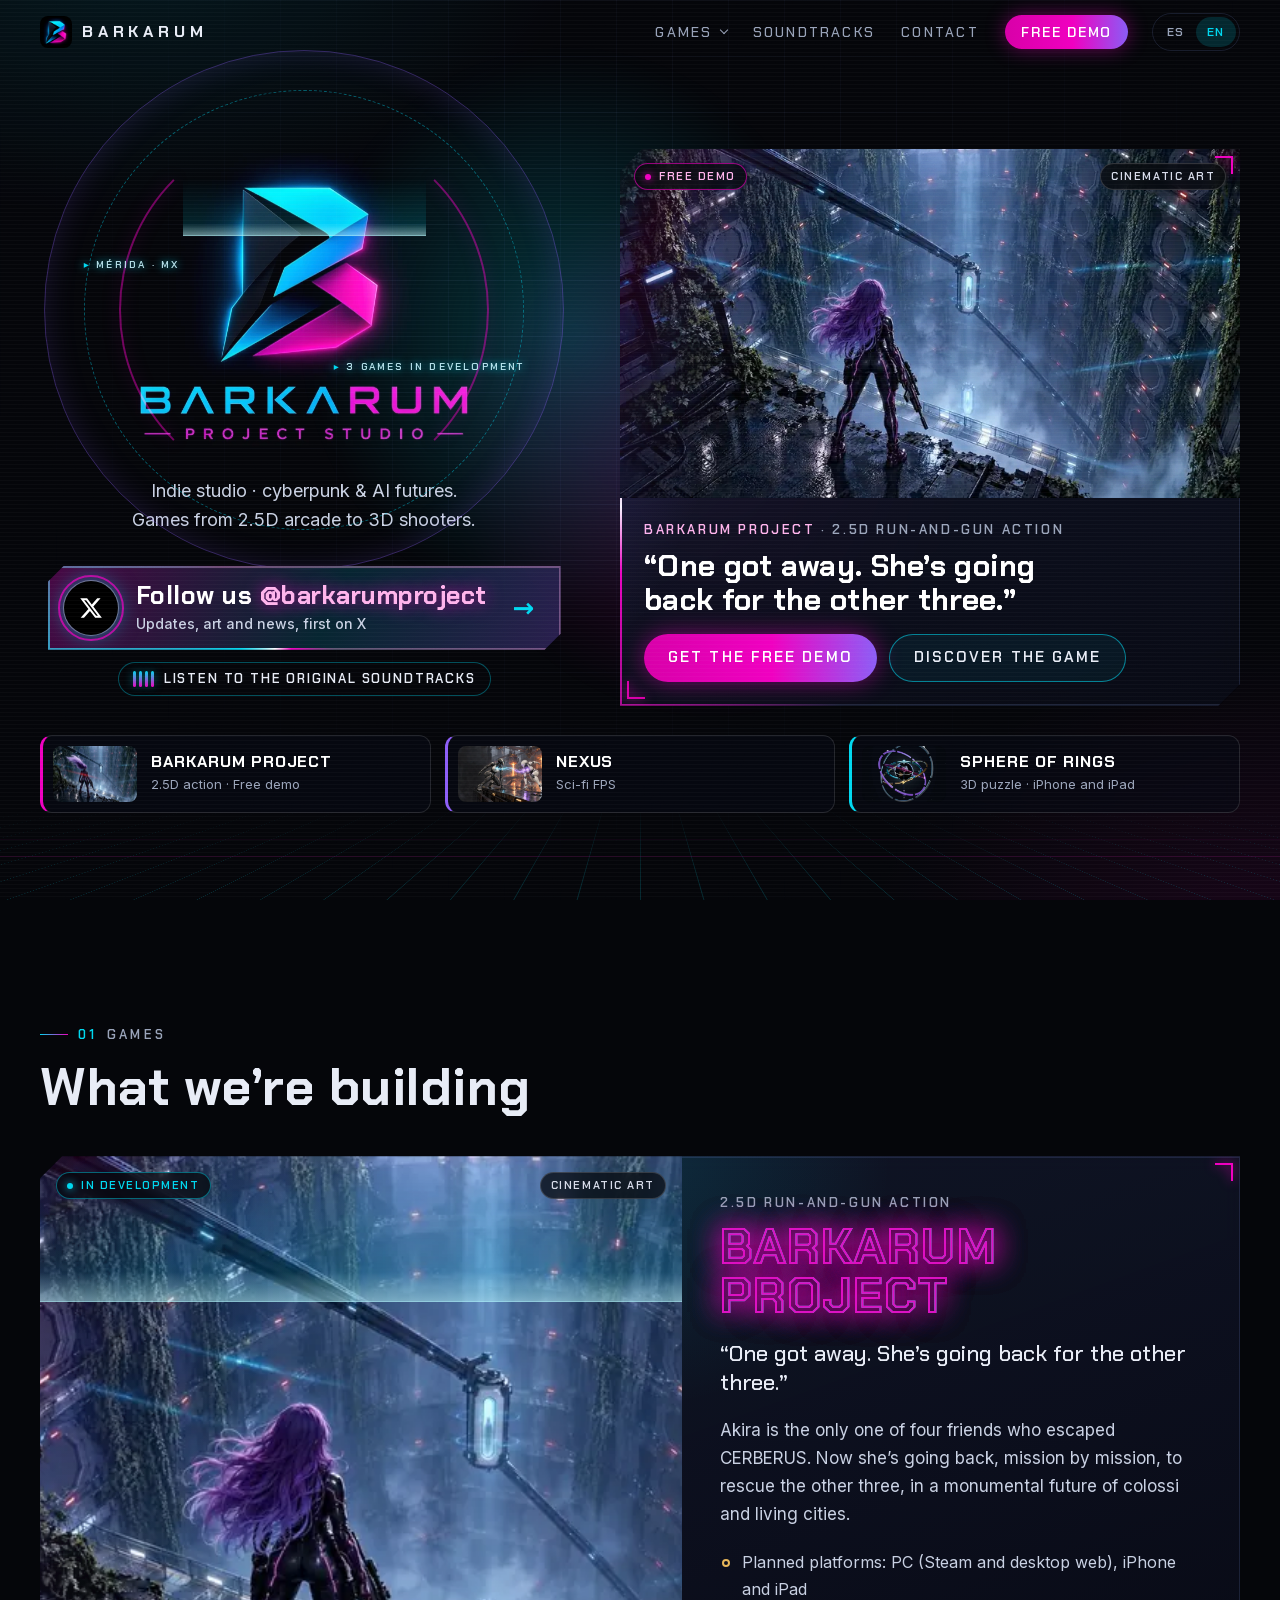
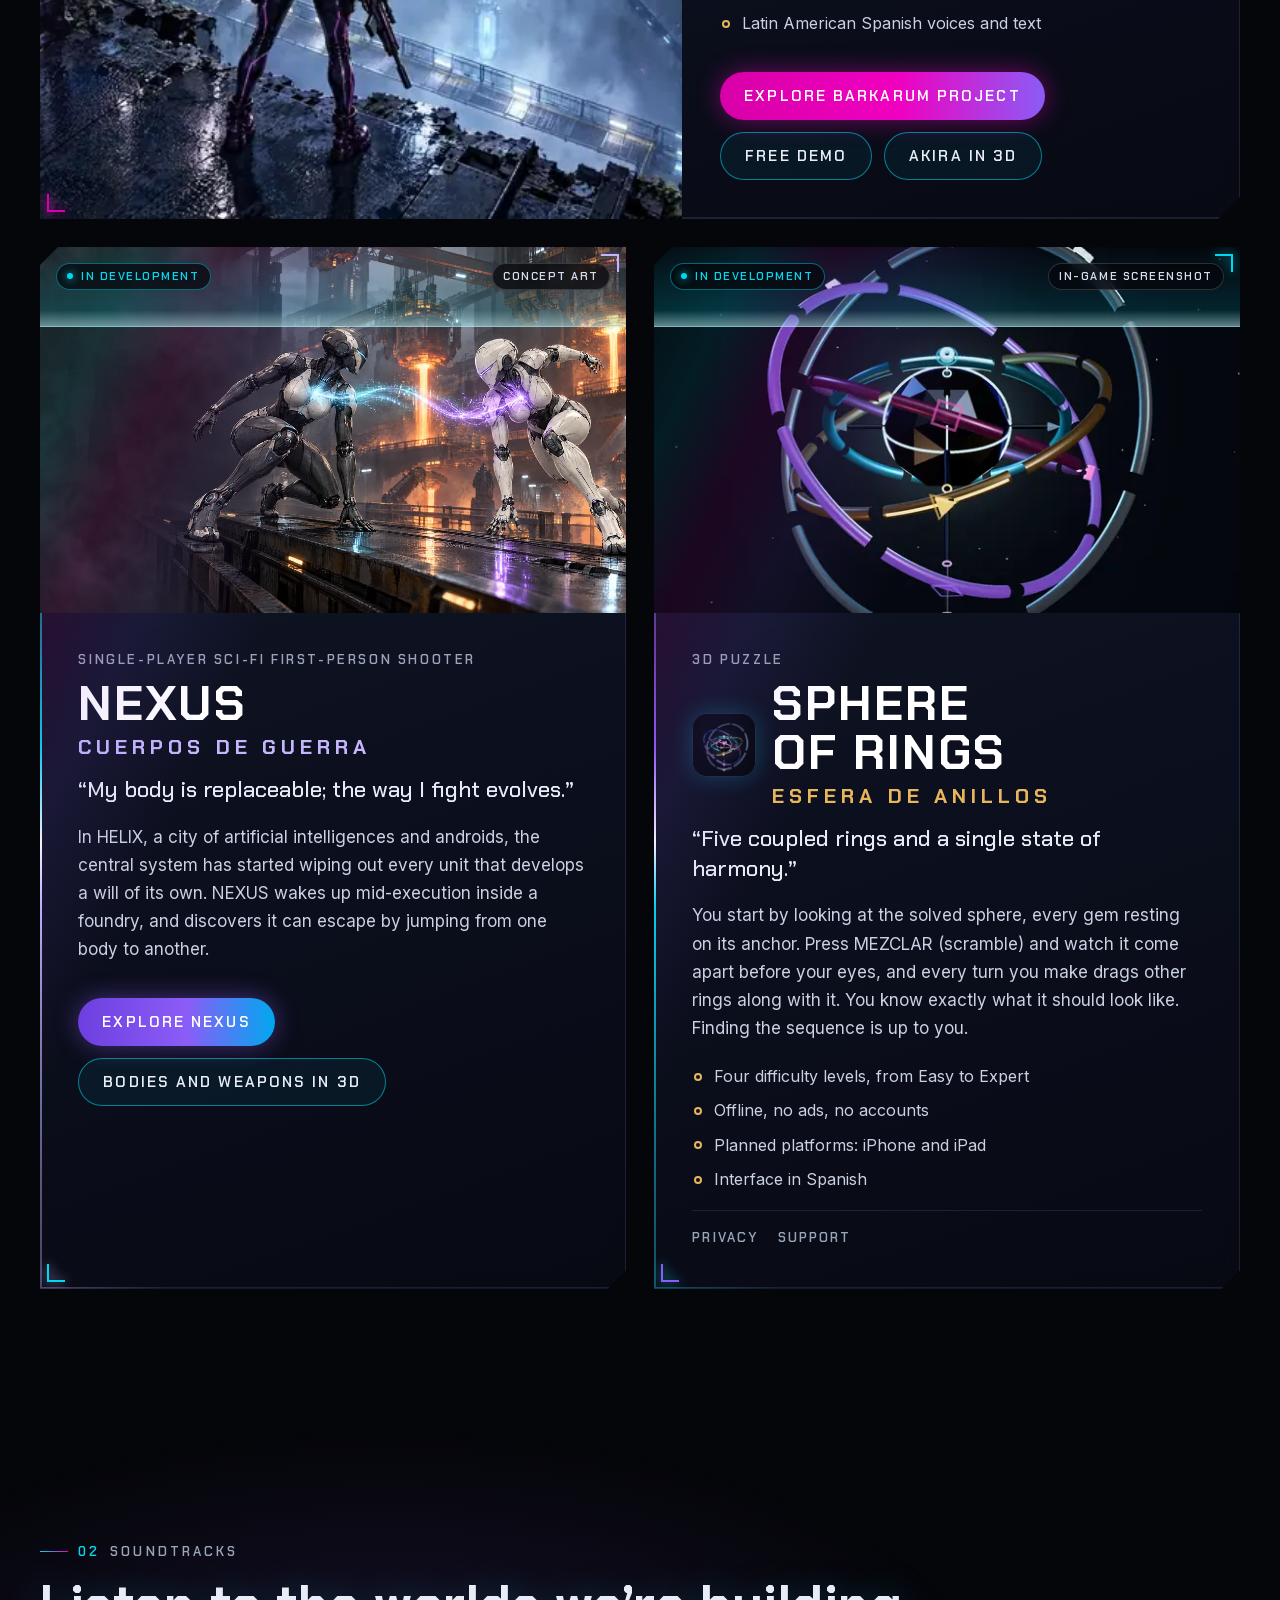
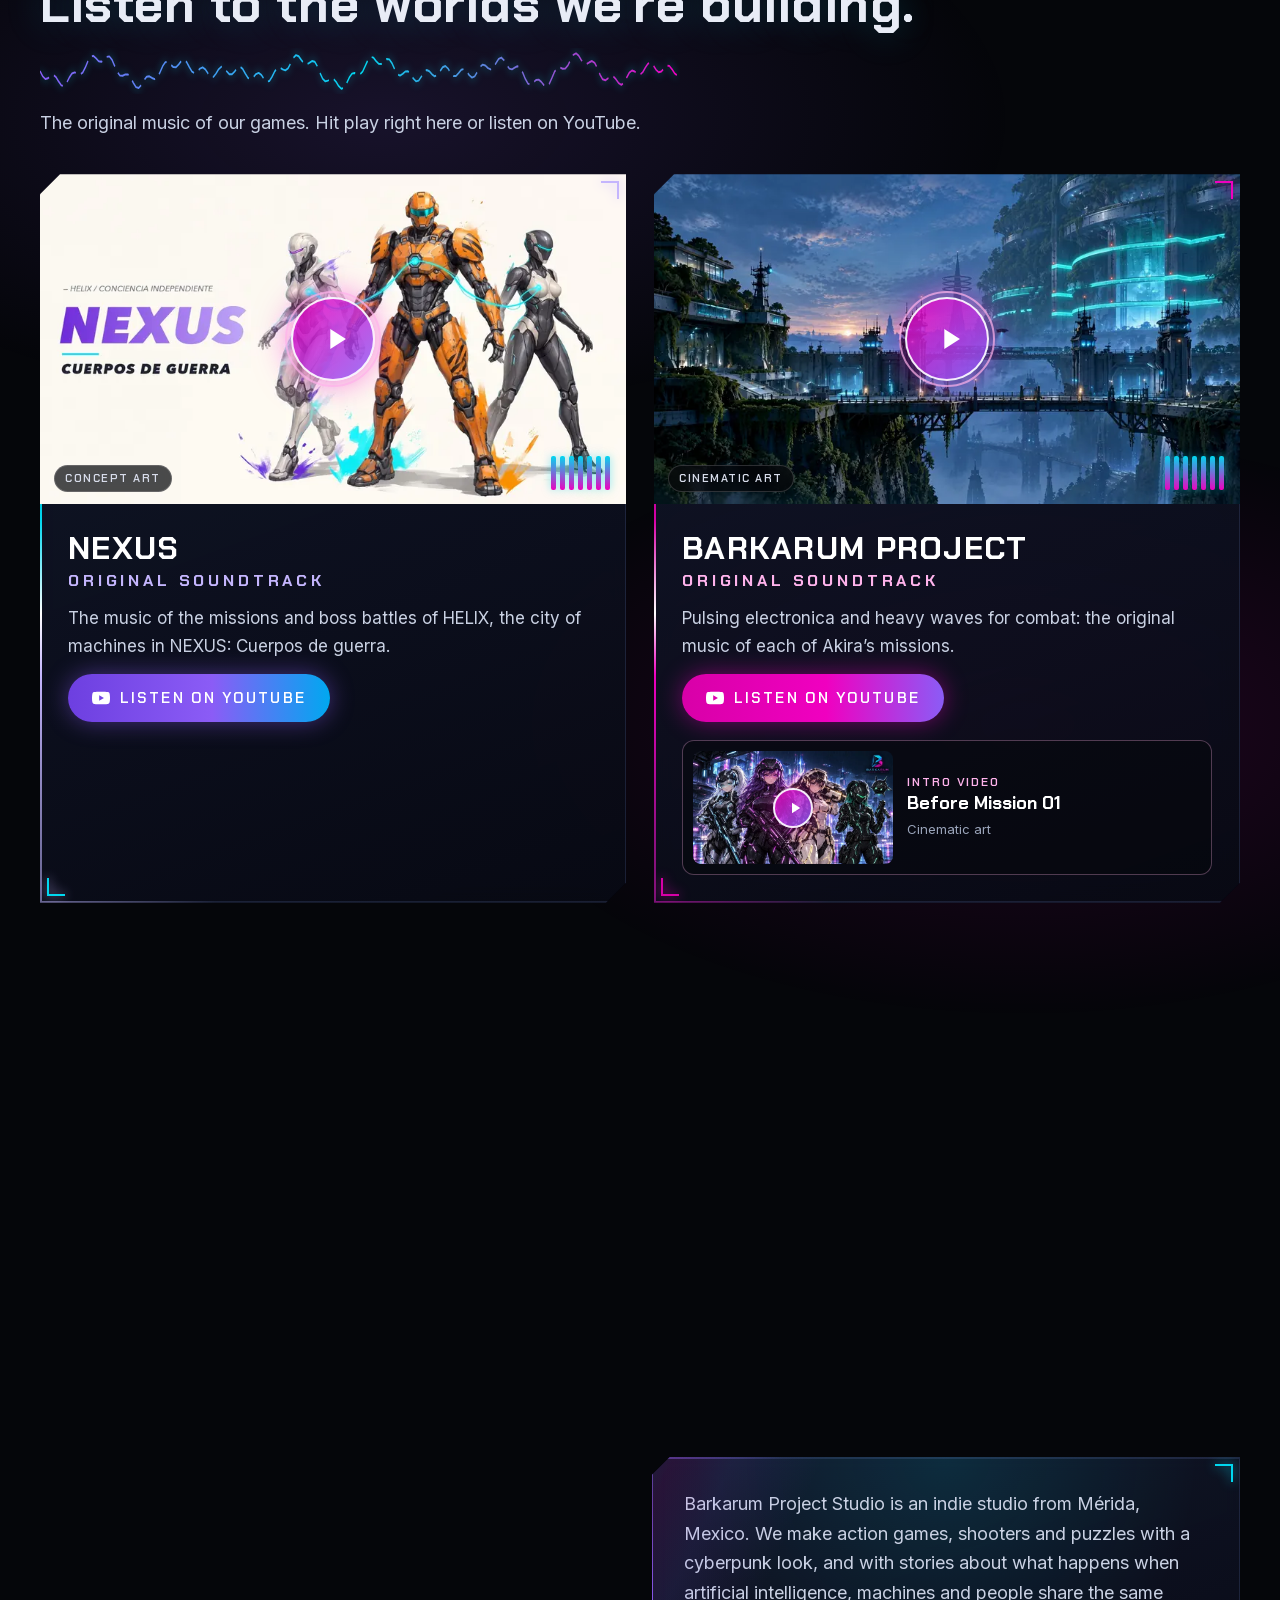
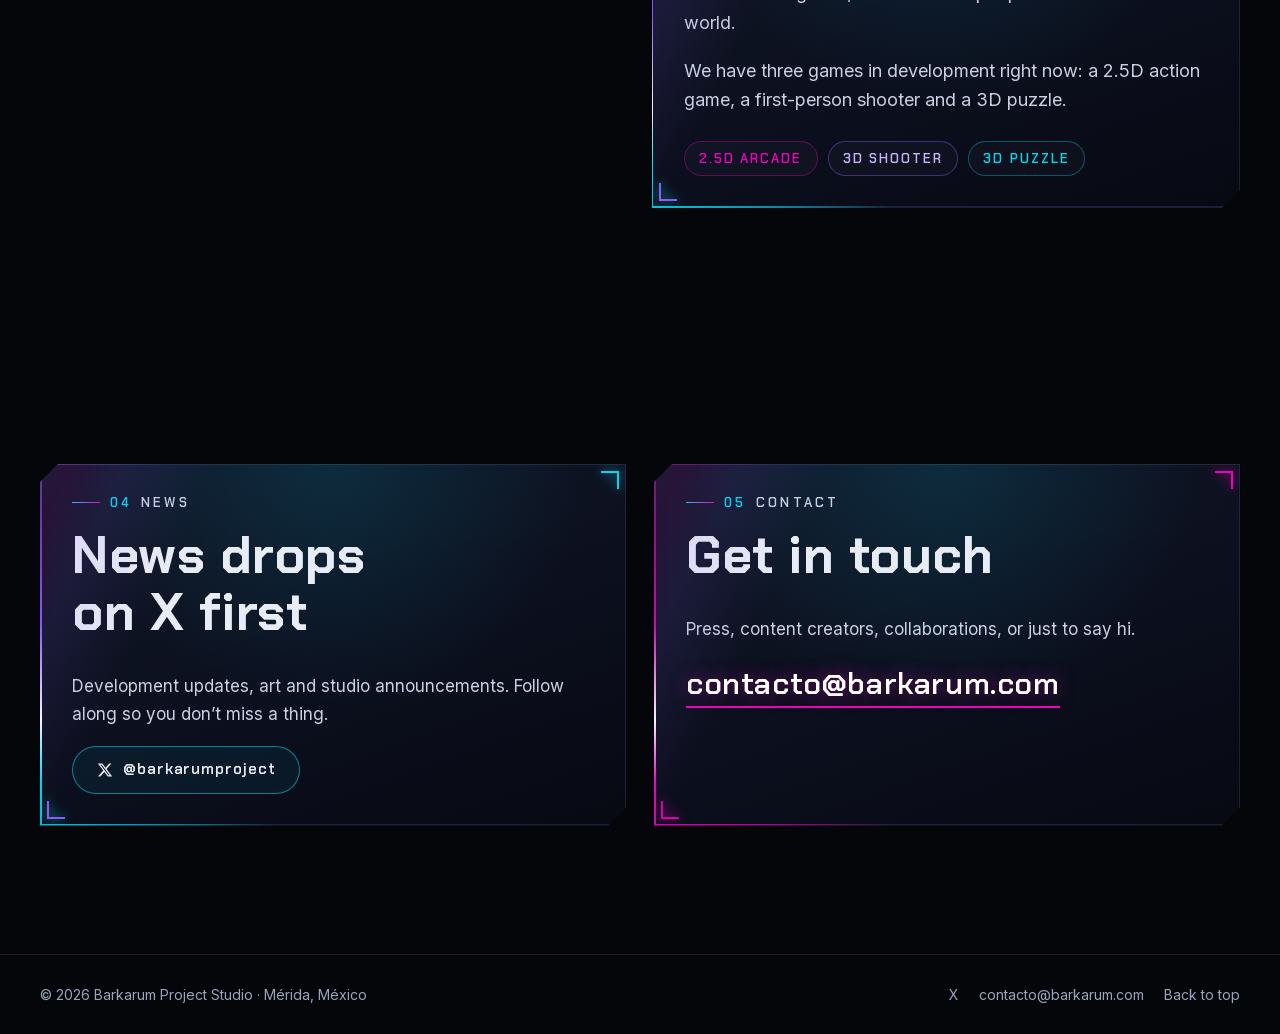
==== index.html @ 3d78ff6d "Bandas sonoras: playlist nueva de Barkarum Project La playlist PLKTWDwlj5-10 ya muestra los 19 video" ====
<!doctype html>
<html lang="es" class="no-js">
<head>
<meta charset="utf-8">
<meta name="viewport" content="width=device-width, initial-scale=1, viewport-fit=cover">
<title data-i18n="meta.title">Barkarum Project Studio · Estudio indie de videojuegos</title>
<meta name="description" data-i18n-content="meta.desc" content="Estudio indie de Mérida, México. Cyberpunk y futuros con IA: juegos que van del arcade 2.5D a los shooters 3D.">
<meta name="theme-color" content="#05060A">
<link rel="canonical" href="https://barkarum.com/">
<link rel="icon" href="img/favicon-32.png" sizes="32x32" type="image/png">
<link rel="icon" href="img/icon-512.png" sizes="512x512" type="image/png">
<link rel="apple-touch-icon" href="img/apple-touch-icon.png">
<meta property="og:type" content="website">
<meta property="og:site_name" content="Barkarum Project Studio">
<meta property="og:title" content="Barkarum Project Studio">
<meta property="og:description" content="Indie studio · cyberpunk &amp; AI futures. Games from 2.5D arcade to 3D shooters.">
<meta property="og:url" content="https://barkarum.com/">
<meta property="og:image" content="https://barkarum.com/img/og.jpg">
<meta property="og:image:width" content="1200">
<meta property="og:image:height" content="630">
<meta name="twitter:card" content="summary_large_image">
<meta name="twitter:site" content="@barkarumproject">
<link rel="preload" href="fonts/chakra-petch-700.woff2" as="font" type="font/woff2" crossorigin>
<link rel="preload" href="fonts/inter-var.woff2" as="font" type="font/woff2" crossorigin>
<link rel="stylesheet" href="css/styles.css">
<link rel="stylesheet" href="css/holo.css">
<link rel="stylesheet" href="css/home.css">
<script src="js/en-home.js" defer></script>
<script src="js/i18n.js" defer></script>
<script src="js/holo.js" defer></script>
<script src="js/ost.js" defer></script>
</head>
<body class="page-home">
<canvas id="energy" aria-hidden="true"></canvas>
<div class="fx-noise" aria-hidden="true"></div>
<div class="fx-scan" aria-hidden="true"></div>
<a class="skip" href="#juegos" data-i18n="a11y.skip">Saltar al contenido</a>

<header class="topbar" id="topbar">
  <a class="brand" href="#inicio" aria-label="Barkarum Project Studio">
    <img src="img/apple-touch-icon.png" alt="" width="32" height="32">
    <span>BARKARUM</span>
  </a>
  <nav class="nav" id="nav" aria-label="Principal" data-i18n-aria="nav.label">
    <div class="nav-global">
      <div class="nav-games">
        <button type="button" class="nav-games-btn" aria-haspopup="true" data-i18n="gnav.games">Juegos</button>
        <div class="nav-games-menu">
          <a href="barkarum-project/index.html"><strong>Barkarum Project</strong><span data-i18n="gnav.bp">Acción run-and-gun 2.5D</span></a>
          <a href="nexus/index.html"><strong>NEXUS</strong><span data-i18n="gnav.nx">FPS de ciencia ficción</span></a>
          <a href="#sphere-of-rings"><strong>Sphere of Rings</strong><span data-i18n="gnav.sor">Puzzle 3D para iPhone y iPad</span></a>
        </div>
      </div>
      <a href="#bandas-sonoras" data-i18n="gnav.ost">Bandas sonoras</a>
      <a href="#contacto" data-i18n="gnav.contact">Contacto</a>
      <a class="nav-demo" href="registro/index.html" data-i18n="gnav.demo">Demo gratis</a>
    </div>
  </nav>
  <div class="topbar-tools">
    <div class="lang" role="group" aria-label="Idioma" data-i18n-aria="nav.lang">
      <button type="button" data-lang="es" aria-pressed="true">ES</button>
      <button type="button" data-lang="en" aria-pressed="false">EN</button>
    </div>
    <button type="button" class="menu-btn" id="menuBtn" aria-expanded="false" aria-controls="nav" data-i18n="nav.menu">Menú</button>
  </div>
</header>

<main>
  <!-- Portada: el estudio, su juego principal con la demo y los tres juegos -->
  <section class="hero hero-split" id="inicio">
    <div class="hero-glow" aria-hidden="true"></div>
    <div class="hero-grid" aria-hidden="true"></div>
    <div class="wrap hero-split-inner">
      <div class="hero-brand">
        <h1 class="sr-only">Barkarum Project Studio</h1>
      <div class="logo-holo">
        <div class="logo-rings" aria-hidden="true"><i></i><i></i><i></i></div>
        <img class="hero-logo" src="img/logo-685.webp" width="685" height="563" alt="Barkarum Project Studio" fetchpriority="high">
        <div class="scanline" aria-hidden="true"></div>
        <span class="hud-label hl-left" aria-hidden="true">Mérida · MX</span>
        <span class="hud-label hl-right" aria-hidden="true" data-i18n="hero.hud">3 juegos en desarrollo</span>
      </div>
      <p class="hero-tagline" data-i18n="hero.tagline">Estudio indie · cyberpunk y futuros con IA. Juegos que van del arcade 2.5D a los shooters 3D.</p>
      </div>

      <article class="holo holo-magenta hero-spot" aria-labelledby="spot-title" data-tilt>
        <figure class="hero-spot-art">
          <img src="img/bp-hero-800.webp" srcset="img/bp-hero-800.webp 800w, img/bp-hero-1600.webp 1600w" sizes="(max-width: 1000px) 100vw, 600px" width="1600" height="900" fetchpriority="high" alt="Akira, de espaldas, frente a una cápsula suspendida en una sala inmensa cubierta de enredaderas." data-i18n-alt="bp.hero_alt">
          <span class="chip chip-status" data-i18n="spot.chip">Demo gratis</span>
          <span class="chip chip-art" data-i18n="common.cine">Arte de cinemática</span>
        </figure>
        <div class="hero-spot-body">
          <p class="genre"><span class="hero-spot-name">Barkarum Project</span> · <span data-i18n="bp.genre">Acción run-and-gun 2.5D</span></p>
          <h2 id="spot-title" class="hero-spot-title" data-i18n="bp.tagline">«Una escapó. Va por las otras tres.»</h2>
          <div class="hero-spot-cta">
            <a class="btn btn-magenta" href="registro/index.html" data-i18n="spot.demo">Obtén la demo gratis</a>
            <a class="btn btn-ghost" href="barkarum-project/index.html" data-i18n="spot.more">Conoce el juego</a>
          </div>
        </div>
        <div class="holo-sheen"></div>
      </article>

      <div class="hero-follow">
        <a class="follow-x" href="https://x.com/barkarumproject" rel="noopener" target="_blank">
          <span class="follow-x-icon"><svg viewBox="0 0 24 24" aria-hidden="true"><path d="M18.244 2.25h3.308l-7.227 8.26 8.502 11.24H16.17l-5.214-6.817L4.99 21.75H1.68l7.73-8.835L1.254 2.25H8.08l4.713 6.231zm-1.161 17.52h1.833L7.084 4.126H5.117z"/></svg></span>
          <span class="follow-x-text">
            <span class="follow-x-main"><span data-i18n="follow.main">Síguenos en</span> <strong>@barkarumproject</strong></span>
            <span class="follow-x-sub" data-i18n="follow.sub">Avances, arte y anuncios, primero en X</span>
          </span>
          <span class="follow-x-arrow" aria-hidden="true">→</span>
        </a>
        <a class="hero-ost" href="#bandas-sonoras"><span class="ost-eq ost-eq-sm" aria-hidden="true"><i></i><i></i><i></i><i></i></span><span data-i18n="hero.ost">Escucha las bandas sonoras originales</span></a>
      </div>
    </div>

    <nav class="wrap hero-games" aria-label="Nuestros juegos" data-i18n-aria="strip.label">
      <a class="hero-game" href="barkarum-project/index.html" style="--c: #F000C0">
        <img src="img/bp-silueta-800.webp" width="800" height="450" loading="lazy" alt="">
        <span><strong>Barkarum Project</strong><small data-i18n="strip.bp">Acción 2.5D · Demo gratis</small></span>
      </a>
      <a class="hero-game" href="nexus/index.html" style="--c: #8B5CF6">
        <img src="img/nx-portada-1280.webp" width="1280" height="720" loading="lazy" alt="">
        <span><strong>NEXUS</strong><small data-i18n="strip.nx">FPS de ciencia ficción</small></span>
      </a>
      <a class="hero-game" href="#sphere-of-rings" style="--c: #00D8F0">
        <img src="img/sor-ipad-600.webp" width="600" height="800" loading="lazy" alt="">
        <span><strong>Sphere of Rings</strong><small data-i18n="strip.sor">Puzzle 3D · iPhone y iPad</small></span>
      </a>
    </nav>
  </section>

  <!-- Juegos -->
  <section class="section" id="juegos">
    <div class="wrap">
      <p class="eyebrow reveal"><span>01</span> <span data-i18n="games.eyebrow">Juegos</span></p>
      <h2 class="reveal" data-i18n="games.title">Lo que estamos construyendo</h2>

      <!-- Barkarum Project -->
      <article class="holo holo-magenta game-feature reveal" id="barkarum-project" aria-labelledby="bp-title" data-tilt>
        <figure class="game-art">
          <img src="img/bp-hero-1600.webp" srcset="img/bp-hero-800.webp 800w, img/bp-hero-1600.webp 1600w" sizes="(max-width: 1000px) 100vw, 640px" width="1600" height="900" loading="lazy" alt="Akira, de espaldas, frente a una cápsula suspendida en una sala inmensa cubierta de enredaderas." data-i18n-alt="bp.hero_alt">
          <div class="scanline"></div>
          <span class="chip chip-status" data-i18n="common.dev">En desarrollo</span>
          <span class="chip chip-art" data-i18n="common.cine">Arte de cinemática</span>
        </figure>
        <div class="game-body">
          <p class="genre" data-i18n="bp.genre">Acción run-and-gun 2.5D</p>
          <h3 id="bp-title" class="game-title bp-title"><span class="glitch" data-text="Barkarum Project">Barkarum Project</span></h3>
          <p class="tagline" data-i18n="bp.tagline">«Una escapó. Va por las otras tres.»</p>
          <p data-i18n="bp.short">Akira es la única de cuatro amigas que escapó de CERBERUS. Ahora va misión por misión a rescatar a las otras tres, en un futuro monumental de colosos y ciudades vivas.</p>
          <ul class="mini-facts" role="list">
            <li data-i18n="bp.fact1">Plataformas previstas: PC (Steam y web de escritorio), iPhone y iPad</li>
            <li data-i18n="bp.fact2">Voces y textos en español latinoamericano</li>
          </ul>
          <div class="game-cta">
            <a class="btn btn-magenta" href="barkarum-project/index.html" data-i18n="bp.cta">Ver Barkarum Project</a>
            <a class="btn btn-ghost" href="registro/index.html" data-i18n="bp.cta.demo">Demo gratis</a>
            <a class="btn btn-ghost" href="barkarum-project/index.html#akira" data-i18n="bp.cta3d">Akira en 3D</a>
          </div>
        </div>
        <div class="holo-sheen"></div>
      </article>

      <div class="cards">
        <!-- NEXUS -->
        <article class="holo holo-violet card-game reveal" id="nexus" aria-labelledby="nx-title" data-tilt>
          <figure class="game-art">
            <img src="img/nx-portada-1280.webp" srcset="img/nx-portada-1280.webp 1280w, img/nx-portada-1920.webp 1920w" sizes="(max-width: 1000px) 100vw, 600px" width="1280" height="720" loading="lazy" alt="Arte conceptual de NEXUS: una conciencia cian y violeta salta de un androide oscuro a uno blanco en una fundición." data-i18n-alt="nx.card.alt">
            <div class="scanline"></div>
            <span class="chip chip-status" data-i18n="common.dev">En desarrollo</span>
            <span class="chip chip-art" data-i18n="nx.card.concept">Arte conceptual</span>
          </figure>
          <div class="game-body">
            <p class="genre" data-i18n="nx.genre">Shooter de ciencia ficción en primera persona · un jugador</p>
            <h3 id="nx-title" class="game-title nx-title">NEXUS <span lang="es">Cuerpos de guerra</span></h3>
            <p class="tagline" data-i18n="nx.quote">«Mi cuerpo es reemplazable; mi manera de combatir evoluciona.»</p>
            <p data-i18n="nx.p1">En HELIX, una ciudad de inteligencias artificiales y androides, el sistema central empezó a eliminar a las unidades que desarrollan voluntad propia. NEXUS despierta en plena ejecución, dentro de una fundición, y descubre que puede escapar saltando de un cuerpo a otro.</p>
            <div class="game-cta">
              <a class="btn btn-violet" href="nexus/index.html" data-i18n="nx.cta">Ver NEXUS</a>
              <a class="btn btn-ghost" href="nexus/index.html#cuerpos" data-i18n="nx.cta3d">Cuerpos y armas en 3D</a>
            </div>
          </div>
          <div class="holo-sheen"></div>
        </article>

        <!-- Sphere of Rings -->
        <article class="holo card-game reveal" id="sphere-of-rings" aria-labelledby="sor-title" data-tilt>
          <figure class="game-art sphere-art">
            <img src="img/sor-ipad-900.webp" srcset="img/sor-ipad-600.webp 600w, img/sor-ipad-900.webp 900w" sizes="(max-width: 1000px) 100vw, 600px" width="900" height="1200" loading="lazy" alt="Captura de Sphere of Rings en iPad: cinco anillos de colores giran alrededor de un núcleo con gemas." data-i18n-alt="sor.shot_alt">
            <div class="scanline"></div>
            <span class="chip chip-status" data-i18n="common.dev">En desarrollo</span>
            <span class="chip chip-art" data-i18n="sor.shot_label">Captura del juego</span>
          </figure>
          <div class="game-body">
            <p class="genre" data-i18n="sor.genre">Puzzle 3D</p>
            <div class="sor-head">
              <img class="sor-icon" src="img/sor-icon-256.webp" width="256" height="256" loading="lazy" alt="Ícono de Sphere of Rings" data-i18n-alt="sor.icon_alt">
              <h3 id="sor-title" class="game-title sor-title">Sphere of Rings <span lang="es">Esfera de Anillos</span></h3>
            </div>
            <p class="tagline" data-i18n="sor.quote">«Cinco anillos acoplados y un único estado de armonía.»</p>
            <p data-i18n="sor.p1">Empiezas viendo la esfera resuelta, con cada gema en su anclaje. Al pulsar MEZCLAR la ves desordenarse frente a ti, y cada giro que haces arrastra también a otros anillos. Sabes exactamente cómo debe verse; descubrir la secuencia es cosa tuya.</p>
            <ul class="mini-facts" role="list">
              <li data-i18n="sor.f1">Cuatro dificultades, de Fácil a Experta</li>
              <li data-i18n="sor.f2">Sin conexión, sin anuncios y sin cuentas</li>
              <li data-i18n="sor.f3">Plataformas previstas: iPhone y iPad</li>
              <li data-i18n="sor.f4">Interfaz en español</li>
            </ul>
            <p class="legal-links">
              <a href="sphere-of-rings/privacy.html" data-i18n="sor.privacy">Privacidad</a>
              <a href="sphere-of-rings/support.html" data-i18n="sor.support">Soporte</a>
            </p>
          </div>
          <div class="holo-sheen"></div>
        </article>
      </div>
    </div>
  </section>

  <!-- Bandas sonoras -->
  <section class="section ost-section" id="bandas-sonoras">
    <div class="wrap">
      <p class="eyebrow reveal"><span>02</span> <span data-i18n="ost.eyebrow">Bandas sonoras</span></p>
      <h2 class="ost-h2 reveal"><span data-i18n="ost.title">Escucha los mundos que estamos construyendo.</span></h2>
      <svg class="ost-wave" viewBox="0 0 1200 60" preserveAspectRatio="none" aria-hidden="true"><defs><linearGradient id="ostWave" x1="0" x2="1"><stop offset="0" stop-color="#8B5CF6"/><stop offset=".5" stop-color="#00D8F0"/><stop offset="1" stop-color="#F000C0"/></linearGradient></defs><polyline points="0,30.0 5,36.9 10,40.4 15,39.5 20,36.5 25,35.2 30,37.9 35,43.7 40,48.7 45,49.6 50,45.3 55,38.5 60,33.2 65,31.8 70,33.4 75,34.7 80,32.2 85,25.3 90,16.9 95,11.1 100,10.2 105,13.4 110,17.2 115,18.0 120,15.3 125,11.6 130,10.9 135,15.2 140,23.4 145,31.5 150,36.0 155,36.2 160,34.4 165,34.6 170,38.7 175,45.4 180,51.1 185,52.2 190,48.3 195,42.0 200,37.5 205,36.9 210,39.1 215,40.7 220,38.3 225,31.7 230,23.7 235,18.5 240,18.2 245,21.6 250,25.0 255,25.1 260,21.5 265,16.9 270,15.3 275,18.4 280,24.9 285,30.9 290,33.0 295,30.7 300,26.8 305,25.2 310,27.8 315,33.2 320,37.6 325,37.7 330,33.4 335,27.7 340,24.5 345,25.8 350,30.3 355,34.2 360,34.3 365,30.6 370,25.9 375,24.2 380,27.3 385,33.5 390,39.1 395,40.7 400,38.0 405,34.0 410,32.5 415,35.1 420,40.2 425,43.9 430,43.1 435,37.6 440,30.6 445,26.0 450,25.6 455,27.9 460,29.2 465,26.5 470,20.1 475,13.0 480,9.3 485,10.7 490,15.7 495,20.3 500,21.6 505,19.4 510,17.0 515,17.9 520,23.8 525,32.5 530,40.2 535,43.5 540,42.5 545,40.1 550,40.1 555,43.9 560,49.6 565,53.2 570,51.9 575,45.9 580,38.4 585,33.4 590,32.6 595,34.1 600,34.4 605,30.6 610,23.2 615,15.5 620,11.4 625,12.5 630,16.9 635,20.6 640,20.8 645,17.7 650,14.4 655,14.8 660,19.9 665,27.7 670,34.0 675,36.0 680,33.8 685,30.7 690,30.4 695,34.1 700,39.8 705,43.5 710,42.6 715,37.4 720,31.5 725,28.7 730,30.3 735,34.3 740,36.9 745,35.4 750,30.3 755,25.1 760,23.5 765,26.7 770,32.4 775,36.6 780,36.5 785,32.7 790,28.4 795,27.4 800,30.5 805,35.6 810,38.6 815,36.9 820,31.1 825,24.8 830,21.7 835,22.9 840,26.3 845,28.0 850,25.5 855,19.7 860,14.1 865,12.5 870,15.9 875,22.0 880,26.9 885,27.9 890,25.7 895,23.8 900,25.6 905,32.0 910,40.3 915,46.5 920,47.8 925,45.1 930,41.7 935,41.2 940,44.2 945,48.5 950,50.0 955,46.5 960,38.8 965,30.7 970,26.0 975,25.5 980,27.1 985,26.8 990,22.5 995,15.3 1000,8.9 1005,6.9 1010,10.0 1015,15.8 1020,20.2 1025,20.9 1030,18.6 1035,17.0 1040,19.4 1045,26.2 1050,34.7 1055,40.8 1060,42.1 1065,39.5 1070,36.7 1075,36.9 1080,40.9 1085,45.8 1090,48.0 1095,45.2 1100,38.6 1105,32.1 1110,29.3 1115,30.7 1120,33.8 1125,34.9 1130,31.7 1135,25.6 1140,20.3 1145,19.2 1150,22.8 1155,28.3 1160,31.7 1165,30.7 1170,26.6 1175,23.1 1180,23.3 1185,27.6 1190,33.2 1195,36.0 1200,34.0"/></svg>
      <p class="ost-lead reveal" data-i18n="ost.lead">La música original de nuestros juegos. Dale play aquí mismo o escúchala en YouTube.</p>

      <div class="ost-grid">
        <!-- NEXUS -->
        <article class="holo holo-violet ost-card reveal" aria-labelledby="ost-nx-title">
          <div class="ost-cover" data-yt-list="PLdLNtEna0gVQ" data-yt-title="NEXUS · Banda sonora original">
            <img src="img/nx-animatica-800.webp" srcset="img/nx-animatica-800.webp 800w, img/nx-animatica-1600.webp 1600w" sizes="(max-width: 1000px) 100vw, 580px" width="1600" height="900" loading="lazy" alt="Portada de la banda sonora de NEXUS: los cuerpos IRIS, BASTION y VELA unidos por un hilo de conciencia cian." data-i18n-alt="ost.nx.alt">
            <span class="ost-eq" aria-hidden="true"><i></i><i></i><i></i><i></i><i></i><i></i><i></i></span>
            <button class="ost-play" type="button" aria-label="Reproducir aquí la banda sonora de NEXUS" data-i18n-aria="ost.nx.play"><svg viewBox="0 0 24 24" aria-hidden="true"><path d="M8 5v14l11-7z"/></svg></button>
            <span class="chip chip-art" data-i18n="ost.concept">Arte conceptual</span>
            <span class="ost-now" aria-hidden="true" data-i18n="ost.now">Escuchar ahora</span>
          </div>
          <div class="ost-body">
            <h3 id="ost-nx-title" class="ost-title nx-title">NEXUS <span data-i18n="ost.kind">Banda sonora original</span></h3>
            <p data-i18n="ost.nx.p">La música de las misiones y las batallas de jefe de HELIX, la ciudad de máquinas de NEXUS: Cuerpos de guerra.</p>
            <a class="btn btn-violet" href="https://www.youtube.com/playlist?list=PLdLNtEna0gVQ" rel="noopener" target="_blank"><svg class="ico" viewBox="0 0 24 24" aria-hidden="true"><path d="M23.5 6.2a3 3 0 0 0-2.1-2.1C19.5 3.6 12 3.6 12 3.6s-7.5 0-9.4.5A3 3 0 0 0 .5 6.2 31 31 0 0 0 0 12a31 31 0 0 0 .5 5.8 3 3 0 0 0 2.1 2.1c1.9.5 9.4.5 9.4.5s7.5 0 9.4-.5a3 3 0 0 0 2.1-2.1A31 31 0 0 0 24 12a31 31 0 0 0-.5-5.8zM9.6 15.6V8.4l6.3 3.6-6.3 3.6z"/></svg><span data-i18n="ost.listen">Escuchar en YouTube</span></a>
          </div>
        </article>

        <!-- Barkarum Project -->
        <article class="holo holo-magenta ost-card reveal" aria-labelledby="ost-bp-title">
          <div class="ost-cover" data-yt-list="PLKTWDwlj5-10" data-yt-videos="0JGGbUEVgak,lS7kn2jZ9-E,ddIj17ytQic,Dr4MxtKC4NA,WfD2nopbtrc,lTCdI4ZpUfY,T6jD2TyBGaA,mU45_Hstm9Y,mIWtxeStIww,xuHxKuMgTwc,u_sqbQfSwF4,lCC3mweKUIU,v6qV0XGATCA,fKfFfFXGdPM,AM4DL3a7Mk8,vXgvapIAt60,UcSsWTu4UiI,uPwIfvv05HM,-jUEnOr0nZA" data-yt-title="Barkarum Project · Banda sonora original">
            <img src="img/bp-ciudad-800.webp" srcset="img/bp-ciudad-800.webp 800w, img/bp-ciudad-1600.webp 1600w" sizes="(max-width: 1000px) 100vw, 580px" width="1600" height="900" loading="lazy" alt="Una ciudad monumental cubierta de vegetación, con torres y puentes iluminados al anochecer." data-i18n-alt="ost.bp.alt">
            <span class="ost-eq" aria-hidden="true"><i></i><i></i><i></i><i></i><i></i><i></i><i></i></span>
            <button class="ost-play" type="button" aria-label="Reproducir aquí la banda sonora de Barkarum Project" data-i18n-aria="ost.bp.play"><svg viewBox="0 0 24 24" aria-hidden="true"><path d="M8 5v14l11-7z"/></svg></button>
            <span class="chip chip-art" data-i18n="ost.cine">Arte de cinemática</span>
            <span class="ost-now" aria-hidden="true" data-i18n="ost.now">Escuchar ahora</span>
          </div>
          <div class="ost-body">
            <h3 id="ost-bp-title" class="ost-title bp-title">Barkarum Project <span data-i18n="ost.kind">Banda sonora original</span></h3>
            <p data-i18n="ost.bp.p">Electrónica de pulso continuo y oleadas pesadas para el combate: la música original de cada misión de Akira.</p>
            <a class="btn btn-magenta" href="https://www.youtube.com/playlist?list=PLKTWDwlj5-10" rel="noopener" target="_blank"><svg class="ico" viewBox="0 0 24 24" aria-hidden="true"><path d="M23.5 6.2a3 3 0 0 0-2.1-2.1C19.5 3.6 12 3.6 12 3.6s-7.5 0-9.4.5A3 3 0 0 0 .5 6.2 31 31 0 0 0 0 12a31 31 0 0 0 .5 5.8 3 3 0 0 0 2.1 2.1c1.9.5 9.4.5 9.4.5s7.5 0 9.4-.5a3 3 0 0 0 2.1-2.1A31 31 0 0 0 24 12a31 31 0 0 0-.5-5.8zM9.6 15.6V8.4l6.3 3.6-6.3 3.6z"/></svg><span data-i18n="ost.listen">Escuchar en YouTube</span></a>
            <a class="ost-video" href="https://youtu.be/zIAhh3FmgEo" rel="noopener" target="_blank">
              <span class="ost-video-thumb">
                <img src="img/bp-video-mision01-640.webp" srcset="img/bp-video-mision01-640.webp 640w, img/bp-video-mision01-1280.webp 1280w" sizes="200px" width="1280" height="720" loading="lazy" alt="Miniatura del video: Akira y sus tres amigas con armadura táctica en una ciudad nocturna." data-i18n-alt="ost.video.alt">
                <span class="ost-play ost-play-sm" aria-hidden="true"><svg viewBox="0 0 24 24" aria-hidden="true"><path d="M8 5v14l11-7z"/></svg></span>
              </span>
              <span class="ost-video-text">
                <small data-i18n="ost.video.kicker">Video de presentación</small>
                <strong data-i18n="ost.video.title">Antes de la Misión 01</strong>
                <span class="ost-video-label" data-i18n="ost.cine">Arte de cinemática</span>
              </span>
            </a>
          </div>
        </article>
      </div>
      <p class="ost-note reveal" data-i18n="ost.note">Al darle play aquí se carga el reproductor de YouTube.</p>

      <!-- Suscripción -->
      <div class="holo holo-pad ost-band reveal">
        <div class="ost-band-text">
          <p class="ost-band-kicker"><svg class="ico" viewBox="0 0 24 24" aria-hidden="true"><path d="M12 22a2.5 2.5 0 0 0 2.45-2h-4.9A2.5 2.5 0 0 0 12 22zm7-6V11a7 7 0 0 0-5-6.71V3.5a2 2 0 0 0-4 0v.79A7 7 0 0 0 5 11v5l-2 2v1h18v-1z"/></svg><span>YouTube · @barkarumproject</span></p>
          <h3 data-i18n="ost.band.title">Suscríbete y activa la campanita</h3>
          <p data-i18n="ost.band.p">Así YouTube te avisa de cada pista, video y avance nuevo del estudio.</p>
        </div>
        <div class="ost-band-cta">
          <a class="follow-x follow-yt" href="https://www.youtube.com/@barkarumproject?sub_confirmation=1" rel="noopener" target="_blank">
            <span class="follow-x-icon"><svg viewBox="0 0 24 24" aria-hidden="true"><path d="M23.5 6.2a3 3 0 0 0-2.1-2.1C19.5 3.6 12 3.6 12 3.6s-7.5 0-9.4.5A3 3 0 0 0 .5 6.2 31 31 0 0 0 0 12a31 31 0 0 0 .5 5.8 3 3 0 0 0 2.1 2.1c1.9.5 9.4.5 9.4.5s7.5 0 9.4-.5a3 3 0 0 0 2.1-2.1A31 31 0 0 0 24 12a31 31 0 0 0-.5-5.8zM9.6 15.6V8.4l6.3 3.6-6.3 3.6z"/></svg></span>
            <span class="follow-x-text">
              <span class="follow-x-main"><span data-i18n="ost.sub.main">Suscríbete en YouTube</span> <strong>@barkarumproject</strong></span>
              <span class="follow-x-sub" data-i18n="ost.sub.sub">Bandas sonoras, videos y avances del estudio</span>
            </span>
            <span class="follow-x-arrow" aria-hidden="true">→</span>
          </a>
          <a class="ost-band-x" href="https://x.com/barkarumproject" rel="noopener" target="_blank"><svg class="ico" viewBox="0 0 24 24" aria-hidden="true"><path d="M18.244 2.25h3.308l-7.227 8.26 8.502 11.24H16.17l-5.214-6.817L4.99 21.75H1.68l7.73-8.835L1.254 2.25H8.08l4.713 6.231zm-1.161 17.52h1.833L7.084 4.126H5.117z"/></svg><span data-i18n="ost.band.x">¿Prefieres X? Síguenos también ahí</span></a>
        </div>
        <div class="holo-sheen"></div>
      </div>
    </div>
  </section>

  <!-- Estudio -->
  <section class="section" id="estudio">
    <div class="wrap studio">
      <div class="reveal">
        <p class="eyebrow"><span>03</span> <span data-i18n="studio.eyebrow">Estudio</span></p>
        <h2 data-i18n="studio.title">Juegos sobre futuros que ya se sienten cerca.</h2>
      </div>
      <div class="holo holo-pad studio-text reveal" data-tilt>
        <p data-i18n="studio.p1">Barkarum Project Studio es un estudio indie de Mérida, México. Hacemos juegos de acción, shooters y puzzles con estética cyberpunk, y con historias sobre lo que pasa cuando la inteligencia artificial, las máquinas y las personas comparten el mismo mundo.</p>
        <p data-i18n="studio.p2">Hoy tenemos tres juegos en desarrollo: uno de acción 2.5D, un shooter en primera persona y un puzzle 3D.</p>
        <ul class="tags" role="list">
          <li data-i18n="studio.tag1">Arcade 2.5D</li>
          <li data-i18n="studio.tag2">Shooter 3D</li>
          <li data-i18n="studio.tag3">Puzzle 3D</li>
        </ul>
        <div class="holo-sheen"></div>
      </div>
    </div>
  </section>

  <!-- Novedades y contacto -->
  <section class="section">
    <div class="wrap panels">
      <div class="holo holo-pad reveal" id="novedades" data-tilt>
        <p class="eyebrow"><span>04</span> <span data-i18n="news.eyebrow">Novedades</span></p>
        <h2 data-i18n="news.title">Las novedades salen primero en X</h2>
        <p data-i18n="news.p">Avances del desarrollo, arte y anuncios del estudio. Síguenos para enterarte de todo.</p>
        <a class="btn btn-ghost btn-handle" href="https://x.com/barkarumproject" rel="noopener" target="_blank">
          <svg class="ico" viewBox="0 0 24 24" aria-hidden="true"><path d="M18.244 2.25h3.308l-7.227 8.26 8.502 11.24H16.17l-5.214-6.817L4.99 21.75H1.68l7.73-8.835L1.254 2.25H8.08l4.713 6.231zm-1.161 17.52h1.833L7.084 4.126H5.117z"/></svg>
          @barkarumproject
        </a>
        <div class="holo-sheen"></div>
      </div>
      <div class="holo holo-pad holo-magenta reveal" id="contacto" data-tilt>
        <p class="eyebrow"><span>05</span> <span data-i18n="contact.eyebrow">Contacto</span></p>
        <h2 data-i18n="contact.title">Escríbenos</h2>
        <p data-i18n="contact.p">Prensa, creadores de contenido, colaboraciones o simplemente para saludar.</p>
        <a class="mail" href="mailto:contacto@barkarum.com">contacto@barkarum.com</a>
        <div class="holo-sheen"></div>
      </div>
    </div>
  </section>
</main>

<footer class="footer">
  <div class="wrap footer-inner">
    <p>© 2026 Barkarum Project Studio · Mérida, México</p>
    <p class="footer-links">
      <a href="https://x.com/barkarumproject" rel="noopener" target="_blank">X</a>
      <a href="mailto:contacto@barkarum.com">contacto@barkarum.com</a>
      <a href="#inicio" data-i18n="footer.top">Volver arriba</a>
    </p>
  </div>
</footer>
</body>
</html>
---- css/styles.css ----
/* Barkarum Project Studio: colores medidos del logo, fondo de ciudad nocturna. */

@font-face { font-family: "Chakra Petch"; src: url("../fonts/chakra-petch-500.woff2") format("woff2"); font-weight: 500; font-display: swap; }
@font-face { font-family: "Chakra Petch"; src: url("../fonts/chakra-petch-600.woff2") format("woff2"); font-weight: 600; font-display: swap; }
@font-face { font-family: "Chakra Petch"; src: url("../fonts/chakra-petch-700.woff2") format("woff2"); font-weight: 700; font-display: swap; }
@font-face { font-family: "Inter"; src: url("../fonts/inter-var.woff2") format("woff2"); font-weight: 100 900; font-display: swap; }

:root {
  --bg: #05060A;
  --bg-2: #0A0C14;
  --panel: rgba(255, 255, 255, .025);
  --line: rgba(140, 170, 255, .14);
  --text: #E8ECF6;
  --muted: #9AA4BA;
  --cyan: #00D8F0;
  --blue: #00A8F0;
  --magenta: #D800A8;
  --pink: #F000C0;
  --violet: #8B5CF6;
  --violet-soft: #C4B5FD;
  --gold: #E7B65A;
  --display: "Chakra Petch", "Arial Narrow", system-ui, sans-serif;
  --body: "Inter", system-ui, -apple-system, "Segoe UI", sans-serif;
  --radius: 14px;
  --wrap: 1200px;
  --gutter: clamp(16px, 4vw, 40px);
  color-scheme: dark;
}

*, *::before, *::after { box-sizing: border-box; }
html { scroll-behavior: smooth; scroll-padding-top: 76px; -webkit-text-size-adjust: 100%; }
body {
  margin: 0;
  background: var(--bg);
  color: var(--text);
  font: 400 17px/1.65 var(--body);
  overflow-x: hidden;
}
/* Neblina de neón y cuadrícula fijas detrás de todo el contenido. */
body::before {
  content: "";
  position: fixed;
  inset: 0;
  z-index: -2;
  background:
    radial-gradient(60vmax 40vmax at 10% -10%, rgba(0, 216, 240, .12), transparent 60%),
    radial-gradient(55vmax 45vmax at 100% 110%, rgba(216, 0, 168, .13), transparent 60%),
    var(--bg);
}
body::after {
  content: "";
  position: fixed;
  inset: 0;
  z-index: -1;
  pointer-events: none;
  background-image:
    linear-gradient(rgba(140, 170, 255, .045) 1px, transparent 1px),
    linear-gradient(90deg, rgba(140, 170, 255, .045) 1px, transparent 1px);
  background-size: 56px 56px;
  -webkit-mask-image: radial-gradient(ellipse at 50% 30%, #000 20%, transparent 75%);
  mask-image: radial-gradient(ellipse at 50% 30%, #000 20%, transparent 75%);
}

img, svg { display: block; max-width: 100%; }
img { height: auto; }
a { color: var(--cyan); text-decoration-thickness: 1px; text-underline-offset: 3px; }
a:hover { color: #fff; }
:focus-visible { outline: 2px solid var(--cyan); outline-offset: 3px; border-radius: 4px; }
p { margin: 0 0 1em; }
h2, h3, h4 { font-family: var(--display); font-weight: 700; line-height: 1.1; margin: 0; text-wrap: balance; }
h2 { font-size: clamp(30px, 4.6vw, 52px); letter-spacing: .01em; margin-bottom: .6em; }
h3 { font-size: clamp(26px, 3.4vw, 40px); letter-spacing: .02em; text-transform: uppercase; }
h4 { font-size: 15px; font-weight: 600; letter-spacing: .18em; text-transform: uppercase; color: var(--cyan); margin-bottom: 14px; }

.sr-only { position: absolute; width: 1px; height: 1px; padding: 0; margin: -1px; overflow: hidden; clip: rect(0 0 0 0); white-space: nowrap; border: 0; }
.skip { position: absolute; left: 12px; top: -60px; z-index: 100; background: var(--cyan); color: var(--bg); padding: 8px 14px; border-radius: 6px; font-weight: 600; }
.skip:focus { top: 12px; color: var(--bg); }

.wrap { width: min(var(--wrap), 100% - 2 * var(--gutter)); margin-inline: auto; }
.section { padding-block: clamp(72px, 10vw, 140px); }

.eyebrow {
  display: flex;
  align-items: center;
  gap: 10px;
  font: 600 13px/1 var(--display);
  letter-spacing: .24em;
  text-transform: uppercase;
  color: var(--muted);
  margin-bottom: 18px;
}
.eyebrow span:first-child { color: var(--cyan); }
.eyebrow::before { content: ""; width: 28px; height: 1px; background: linear-gradient(90deg, var(--cyan), var(--pink)); }

/* Botones */
.btn {
  display: inline-flex;
  align-items: center;
  justify-content: center;
  gap: 10px;
  min-height: 48px;
  padding: 12px 24px;
  border-radius: 999px;
  font: 600 15px/1 var(--display);
  letter-spacing: .14em;
  text-transform: uppercase;
  text-decoration: none;
  transition: box-shadow .25s, transform .25s, background-color .25s, color .25s;
}
.btn .ico { width: 16px; height: 16px; fill: currentColor; flex: none; }
.btn-primary {
  color: var(--bg);
  background: linear-gradient(90deg, var(--cyan), var(--blue) 45%, var(--pink));
  box-shadow: 0 0 24px rgba(0, 216, 240, .35);
}
.btn-primary:hover { color: var(--bg); box-shadow: 0 0 36px rgba(240, 0, 192, .45); transform: translateY(-1px); }
.btn-ghost {
  color: var(--text);
  border: 1px solid rgba(0, 216, 240, .55);
  background: rgba(0, 216, 240, .06);
}
.btn-handle { text-transform: none; letter-spacing: .06em; }
.btn-ghost:hover { color: #fff; border-color: var(--cyan); box-shadow: 0 0 24px rgba(0, 216, 240, .3); }

/* Barra superior */
.topbar {
  position: fixed;
  inset: 0 0 auto;
  z-index: 50;
  display: flex;
  align-items: center;
  gap: 24px;
  height: 64px;
  padding: 0 var(--gutter);
  padding-top: env(safe-area-inset-top, 0px);
  transition: background-color .3s, border-color .3s;
  border-bottom: 1px solid transparent;
}
.topbar.scrolled {
  background: rgba(5, 6, 10, .78);
  -webkit-backdrop-filter: blur(14px);
  backdrop-filter: blur(14px);
  border-bottom-color: var(--line);
}
.brand { display: flex; align-items: center; gap: 10px; color: var(--text); text-decoration: none; font: 700 16px/1 var(--display); letter-spacing: .3em; }
.brand img { width: 32px; height: 32px; border-radius: 8px; }
.nav { display: flex; align-items: center; gap: 28px; margin-left: auto; }
.nav a { color: var(--muted); text-decoration: none; font: 500 14px/1 var(--display); letter-spacing: .16em; text-transform: uppercase; padding: 8px 0; }
.nav a:hover { color: var(--text); }
.topbar-tools { display: flex; align-items: center; gap: 10px; }
.lang { display: flex; border: 1px solid var(--line); border-radius: 999px; padding: 3px; }
.lang button {
  appearance: none;
  border: 0;
  background: transparent;
  color: var(--muted);
  font: 600 12px/1 var(--display);
  letter-spacing: .12em;
  padding: 7px 10px;
  min-width: 40px;
  min-height: 30px;
  border-radius: 999px;
  cursor: pointer;
}
.lang button[aria-pressed="true"] { background: rgba(0, 216, 240, .16); color: var(--cyan); }
.menu-btn {
  display: none;
  appearance: none;
  border: 1px solid var(--line);
  background: transparent;
  color: var(--text);
  font: 600 12px/1 var(--display);
  letter-spacing: .16em;
  text-transform: uppercase;
  padding: 10px 14px;
  min-height: 38px;
  border-radius: 999px;
  cursor: pointer;
}

/* Portada */
.hero {
  position: relative;
  min-height: 100vh;
  min-height: 100svh;
  display: grid;
  place-items: center;
  padding: 96px var(--gutter) 72px;
  overflow: hidden;
}
.hero-glow {
  position: absolute;
  inset: 50% auto auto 50%;
  width: min(900px, 140vw);
  aspect-ratio: 1;
  transform: translate(-50%, -58%);
  background:
    radial-gradient(closest-side at 42% 45%, rgba(0, 216, 240, .22), transparent 70%),
    radial-gradient(closest-side at 58% 58%, rgba(240, 0, 192, .2), transparent 70%);
  filter: blur(10px);
  z-index: -1;
  animation: breathe 7s ease-in-out infinite;
}
.hero-grid {
  position: absolute;
  left: -50%;
  right: -50%;
  bottom: -2px;
  height: 42%;
  z-index: -1;
  background-image:
    linear-gradient(rgba(240, 0, 192, .38) 1px, transparent 1px),
    linear-gradient(90deg, rgba(0, 216, 240, .3) 1px, transparent 1px);
  background-size: 64px 64px;
  transform: perspective(420px) rotateX(62deg);
  transform-origin: 50% 100%;
  -webkit-mask-image: linear-gradient(to top, #000 10%, transparent 90%);
  mask-image: linear-gradient(to top, #000 10%, transparent 90%);
  opacity: .55;
}
.hero-inner { text-align: center; display: grid; justify-items: center; }
.hero-logo {
  width: min(560px, 86vw);
  height: auto;
  mix-blend-mode: screen; /* el fondo negro del logo desaparece */
  margin-bottom: 8px;
}
.hero-tagline { max-width: 34em; font-size: clamp(17px, 2vw, 20px); color: #C9D1E3; margin-bottom: 30px; text-wrap: balance; }
.hero-cta { display: flex; flex-wrap: wrap; justify-content: center; gap: 14px; }
.hero-place { margin: 30px 0 0; font: 500 12px/1 var(--display); letter-spacing: .3em; text-transform: uppercase; color: var(--muted); }

@keyframes breathe { 50% { opacity: .7; transform: translate(-50%, -58%) scale(1.05); } }

/* Estudio */
.studio { display: grid; grid-template-columns: 1fr 1.1fr; gap: clamp(28px, 6vw, 96px); align-items: start; }
.studio h2 { margin-bottom: 0; }
.studio-text { color: #C9D1E3; font-size: 18px; }
.tags { display: flex; flex-wrap: wrap; gap: 10px; list-style: none; margin: 26px 0 0; padding: 0; }
.tags li {
  font: 600 13px/1 var(--display);
  letter-spacing: .16em;
  text-transform: uppercase;
  padding: 10px 14px;
  border: 1px solid var(--line);
  border-radius: 999px;
  background: var(--panel);
}
.tags li:nth-child(1) { color: var(--pink); border-color: rgba(240, 0, 192, .35); }
.tags li:nth-child(2) { color: var(--violet-soft); border-color: rgba(139, 92, 246, .4); }
.tags li:nth-child(3) { color: var(--cyan); border-color: rgba(0, 216, 240, .35); }

/* Etiquetas sobre imágenes */
.chip {
  display: inline-flex;
  align-items: center;
  font: 600 11px/1 var(--display);
  letter-spacing: .14em;
  text-transform: uppercase;
  padding: 7px 10px;
  border-radius: 999px;
  background: rgba(5, 6, 10, .72);
  -webkit-backdrop-filter: blur(6px);
  backdrop-filter: blur(6px);
  border: 1px solid rgba(255, 255, 255, .16);
  color: var(--text);
  white-space: nowrap;
}
.chip-status { color: var(--cyan); border-color: rgba(0, 216, 240, .45); }
.chip-status::before { content: ""; width: 6px; height: 6px; border-radius: 50%; background: var(--cyan); box-shadow: 0 0 8px var(--cyan); margin-right: 8px; }
.chip-art, .chip-shot { color: #D7DCEA; }

.genre { font: 600 13px/1.3 var(--display); letter-spacing: .2em; text-transform: uppercase; color: var(--muted); margin-bottom: 10px; }
.tagline { font: 500 clamp(18px, 2vw, 22px)/1.35 var(--display); color: var(--text); margin: 12px 0 18px; }

/* Barkarum Project, destacado */
.feature {
  margin-top: clamp(28px, 4vw, 48px);
  border: 1px solid rgba(240, 0, 192, .28);
  border-radius: calc(var(--radius) + 6px);
  background: linear-gradient(180deg, rgba(216, 0, 168, .07), rgba(10, 12, 20, .6) 40%);
  box-shadow: 0 0 60px rgba(216, 0, 168, .12);
  overflow: hidden;
}
.feature-media { position: relative; aspect-ratio: 16 / 8; background: var(--bg-2); }
.feature-media img { width: 100%; height: 100%; object-fit: cover; object-position: 40% 45%; }
.feature-media::after {
  content: "";
  position: absolute;
  inset: 0;
  background: linear-gradient(180deg, rgba(5, 6, 10, .25) 0%, transparent 30%, rgba(5, 6, 10, .55) 62%, rgba(10, 8, 18, .97) 100%);
}
.feature-media .chip { position: absolute; z-index: 1; top: 18px; }
.feature-media .chip-status { left: 18px; }
.feature-media .chip-art { right: 18px; }
.feature-title { position: absolute; z-index: 1; left: clamp(20px, 4vw, 48px); right: clamp(20px, 4vw, 48px); bottom: clamp(18px, 3vw, 36px); }
.feature-title h3 {
  font-size: clamp(34px, 6.4vw, 78px);
  letter-spacing: .04em;
  background: linear-gradient(90deg, #fff, #FFC2F1 55%, var(--pink));
  -webkit-background-clip: text;
  background-clip: text;
  color: transparent;
  filter: drop-shadow(0 0 18px rgba(240, 0, 192, .45));
}
.feature-title .tagline { margin-bottom: 0; color: #F4D9EE; }
.feature-title .genre { color: #E7B8DC; }

.feature-body {
  display: grid;
  grid-template-columns: 1.05fr 1fr;
  gap: clamp(28px, 5vw, 72px);
  padding: clamp(24px, 4vw, 48px);
}
.feature-body h4 { color: var(--pink); }
.feature-story p { color: #C9D1E3; }
.facts { margin: 26px 0 0; display: grid; gap: 0; border-top: 1px solid var(--line); }
.facts div { display: grid; grid-template-columns: 170px 1fr; gap: 4px 18px; padding: 12px 0; border-bottom: 1px solid var(--line); }
.facts dt { font: 600 12px/1.6 var(--display); letter-spacing: .16em; text-transform: uppercase; color: var(--muted); }
.facts dd { margin: 0; color: var(--text); }

.features { list-style: none; margin: 0; padding: 0; display: grid; gap: 14px; }
.features li {
  position: relative;
  padding: 14px 16px 14px 46px;
  border: 1px solid var(--line);
  border-radius: var(--radius);
  background: var(--panel);
  color: #C9D1E3;
}
.features li::before {
  content: "";
  position: absolute;
  left: 18px;
  top: 21px;
  width: 10px;
  height: 10px;
  transform: rotate(45deg);
  border: 2px solid var(--pink);
  box-shadow: 0 0 10px rgba(240, 0, 192, .6);
}
.features strong { display: block; font: 600 16px/1.3 var(--display); letter-spacing: .06em; color: var(--text); margin-bottom: 2px; }

.gallery {
  display: grid;
  grid-template-columns: repeat(4, minmax(0, 1fr));
  gap: 14px;
  padding: 0 clamp(24px, 4vw, 48px);
}
.gallery figure { margin: 0; }
.gallery img { width: 100%; aspect-ratio: 16 / 9; object-fit: cover; border-radius: 10px; border: 1px solid var(--line); background: var(--bg-2); }
.gallery figcaption { display: flex; flex-wrap: wrap; align-items: center; justify-content: space-between; gap: 6px 10px; margin-top: 10px; font-size: 14px; color: var(--muted); }
.gallery .chip { padding: 5px 8px; font-size: 10px; }
.note { font-size: 14px; color: var(--muted); padding: 18px clamp(24px, 4vw, 48px) clamp(24px, 4vw, 40px); margin: 0; }

/* Tarjetas de NEXUS y Sphere of Rings */
.cards { display: grid; grid-template-columns: repeat(2, minmax(0, 1fr)); gap: clamp(18px, 2.4vw, 28px); margin-top: clamp(18px, 2.4vw, 28px); }
.card {
  display: flex;
  flex-direction: column;
  border: 1px solid var(--line);
  border-radius: calc(var(--radius) + 6px);
  background: rgba(10, 12, 20, .7);
  overflow: hidden;
}
.card-visual { position: relative; aspect-ratio: 16 / 10; overflow: hidden; background: var(--bg-2); }
.card-visual .chip { position: absolute; top: 16px; z-index: 2; }
.card-visual .chip-status { left: 16px; }
.card-visual .chip-shot { right: 16px; }
.card-body { padding: clamp(22px, 3vw, 36px); display: flex; flex-direction: column; flex: 1; }
.card-body > p:not(.genre):not(.tagline):not(.legal-links) { color: #C9D1E3; }
.card h3 span { display: block; font-size: .5em; letter-spacing: .16em; margin-top: 6px; }

.card-nexus { border-color: rgba(139, 92, 246, .35); box-shadow: 0 0 50px rgba(139, 92, 246, .1); }
.card-nexus h3 { color: #fff; }
.card-nexus h3 span { color: var(--violet-soft); }
.card-nexus h4 { color: var(--violet-soft); margin-top: 8px; }
.nexus-visual { background: radial-gradient(ellipse at 50% 60%, #1A1033, var(--bg-2) 70%); }
.nexus-visual img { width: 100%; height: 100%; object-fit: cover; object-position: 62% 50%; }
.nexus-visual svg { position: absolute; inset: 0; width: 100%; height: 100%; }
.nexus-word {
  position: absolute;
  inset: 0;
  display: grid;
  place-items: center;
  font: 700 clamp(56px, 9vw, 108px)/1 var(--display);
  letter-spacing: .18em;
  padding-left: .18em;
  color: transparent;
  -webkit-text-stroke: 1.5px var(--violet-soft);
  text-shadow: 0 0 30px rgba(139, 92, 246, .55);
}
.nx-core { filter: drop-shadow(0 0 10px #00D8F0); animation: pulse 3.2s ease-in-out infinite; transform-origin: 200px 125px; }
.nx-link { stroke-dasharray: 6 6; animation: flow 2.4s linear infinite; }
@keyframes pulse { 50% { transform: scale(1.25); opacity: .75; } }
@keyframes flow { to { stroke-dashoffset: -24; } }

.bodies { list-style: none; margin: 0; padding: 0; display: grid; gap: 10px; }
.bodies li {
  display: grid;
  grid-template-columns: 36px auto;
  grid-template-rows: auto auto;
  column-gap: 14px;
  align-items: center;
  padding: 12px 14px;
  border: 1px solid rgba(139, 92, 246, .25);
  border-radius: 12px;
  background: rgba(139, 92, 246, .05);
}
.bodies svg { grid-row: 1 / 3; width: 32px; height: 32px; fill: none; stroke: var(--violet-soft); stroke-width: 1.6; stroke-linecap: round; stroke-linejoin: round; }
.bodies strong { font: 700 15px/1.2 var(--display); letter-spacing: .2em; color: #fff; }
.bodies span { font-size: 15px; color: #C9D1E3; line-height: 1.45; }

.card-sphere { border-color: rgba(0, 216, 240, .3); box-shadow: 0 0 50px rgba(0, 216, 240, .08); }
.sphere-visual { background: radial-gradient(ellipse at 50% 55%, #0D1A2A, var(--bg-2) 70%); }
.sphere-visual img { width: 100%; height: 100%; object-fit: cover; object-position: 50% 46%; }
.sor-head { display: flex; align-items: center; gap: 16px; }
.sor-icon { width: 64px; height: 64px; border-radius: 15px; border: 1px solid var(--line); box-shadow: 0 0 22px rgba(0, 216, 240, .25); flex: none; }
.card-sphere h3 { color: #fff; }
.card-sphere h3 span { color: var(--gold); }
.mini-facts { list-style: none; margin: 4px 0 18px; padding: 0; display: grid; gap: 8px; }
.mini-facts li { position: relative; padding-left: 22px; color: #C9D1E3; font-size: 16px; }
.mini-facts li::before { content: ""; position: absolute; left: 2px; top: .62em; width: 8px; height: 8px; border-radius: 50%; border: 2px solid var(--gold); }
.legal-links { margin: auto 0 0; padding-top: 14px; border-top: 1px solid var(--line); display: flex; gap: 20px; font: 600 13px/1 var(--display); letter-spacing: .16em; text-transform: uppercase; }
.legal-links a { color: var(--muted); text-decoration: none; padding: 6px 0; }
.legal-links a:hover { color: var(--cyan); }
.card-more { margin-top: 22px; }
.card-more a { color: var(--violet-soft); }

/* Novedades y contacto */
.panels { display: grid; grid-template-columns: repeat(2, minmax(0, 1fr)); gap: clamp(18px, 2.4vw, 28px); }
.panel {
  padding: clamp(26px, 4vw, 52px);
  border: 1px solid var(--line);
  border-radius: calc(var(--radius) + 6px);
  background: rgba(10, 12, 20, .7);
}
.panel h2 { font-size: clamp(28px, 3.4vw, 40px); }
.panel p { color: #C9D1E3; }
.panel-contact { border-color: rgba(240, 0, 192, .3); background: linear-gradient(160deg, rgba(216, 0, 168, .1), rgba(10, 12, 20, .7) 55%); }
.mail {
  display: inline-block;
  margin-top: 6px;
  font: 600 clamp(20px, 2.8vw, 30px)/1.2 var(--display);
  letter-spacing: .02em;
  color: #fff;
  text-decoration: none;
  overflow-wrap: anywhere;
  border-bottom: 2px solid var(--pink);
  padding-bottom: 4px;
  text-shadow: 0 0 18px rgba(240, 0, 192, .5);
}
.mail:hover { color: var(--cyan); border-color: var(--cyan); text-shadow: 0 0 18px rgba(0, 216, 240, .5); }

/* Pie */
.footer { border-top: 1px solid var(--line); padding: 28px 0 calc(28px + env(safe-area-inset-bottom, 0px)); font-size: 14px; color: var(--muted); }
.footer-inner { display: flex; flex-wrap: wrap; justify-content: space-between; gap: 10px 24px; }
.footer p { margin: 0; }
.footer-links { display: flex; flex-wrap: wrap; gap: 8px 20px; }
.footer a { color: var(--muted); text-decoration: none; }
.footer a:hover { color: var(--cyan); }

/* Menú común: Juegos (desplegable), Bandas sonoras, Contacto y Demo gratis */
.nav-global { display: flex; align-items: center; gap: 26px; }
.nav-games { position: relative; }
.nav-games-btn { appearance: none; display: inline-flex; align-items: center; gap: 8px; padding: 8px 0; border: 0; background: none; color: var(--muted); font: 500 14px/1 var(--display); letter-spacing: .16em; text-transform: uppercase; cursor: pointer; }
.nav-games-btn::after { content: ""; width: 6px; height: 6px; border-right: 1.5px solid currentColor; border-bottom: 1.5px solid currentColor; transform: translateY(-2px) rotate(45deg); }
.nav-games-btn:hover, .nav-games:focus-within .nav-games-btn { color: var(--text); }
.nav-games-menu { position: absolute; top: calc(100% + 12px); left: 50%; z-index: 60; display: none; min-width: 300px; padding: 8px; transform: translateX(-50%); background: rgba(8, 10, 20, .97); border: 1px solid var(--line); border-radius: 14px; box-shadow: 0 24px 60px rgba(0, 0, 0, .55), 0 0 30px rgba(0, 216, 240, .1); }
.nav-games-menu::before { content: ""; position: absolute; left: 0; right: 0; top: -14px; height: 14px; }
.nav-games:hover .nav-games-menu, .nav-games:focus-within .nav-games-menu { display: grid; gap: 2px; }
.nav .nav-games-menu a { display: grid; gap: 4px; padding: 12px 14px; border-radius: 10px; text-transform: none; letter-spacing: 0; }
.nav-games-menu strong { font: 700 15px/1.1 var(--display); letter-spacing: .08em; text-transform: uppercase; color: #fff; }
.nav-games-menu span { font: 500 13px/1.3 var(--body); color: var(--muted); }
.nav .nav-games-menu a:hover, .nav .nav-games-menu a[aria-current="page"] { background: rgba(0, 216, 240, .09); }
.nav .nav-demo { padding: 10px 16px; border-radius: 999px; color: #fff; font-weight: 600; letter-spacing: .12em; background: linear-gradient(90deg, var(--magenta), var(--pink) 55%, #8B5CF6); box-shadow: 0 0 20px rgba(240, 0, 192, .4); white-space: nowrap; }
.nav .nav-demo:hover { color: #fff; box-shadow: 0 0 32px rgba(240, 0, 192, .65); }
/* Segunda barra en las páginas largas: las secciones de esa página */
.nav-page { position: absolute; top: 100%; left: 0; right: 0; display: flex; align-items: center; justify-content: center; gap: 22px; height: 42px; padding: 0 var(--gutter); overflow-x: auto; scrollbar-width: none; background: rgba(5, 6, 10, .74); -webkit-backdrop-filter: blur(12px); backdrop-filter: blur(12px); border-top: 1px solid var(--line); border-bottom: 1px solid var(--line); }
.nav-page::-webkit-scrollbar { display: none; }
.nav .nav-page a { flex: none; padding: 6px 0; font-size: 12px; white-space: nowrap; }
.nav-page-label { flex: none; font: 600 11px/1 var(--display); letter-spacing: .18em; text-transform: uppercase; color: var(--cyan); }
@media (min-width: 761px) {
  html:has(.nav-page) { scroll-padding-top: 118px; }
}
@media (min-width: 761px) and (max-width: 1100px) {
  .nav-global { gap: 18px; }
  .nav-page { justify-content: flex-start; }
}

/* Tableta */
@media (max-width: 1000px) {
  .gallery { grid-template-columns: repeat(2, minmax(0, 1fr)); }
  .feature-body { grid-template-columns: 1fr; }
  .cards, .panels { grid-template-columns: 1fr; }
}

/* Teléfono */
@media (max-width: 760px) {
  .topbar { gap: 12px; }
  .menu-btn { display: inline-flex; }
  .topbar-tools { margin-left: auto; }
  .nav {
    position: absolute;
    top: 100%;
    left: 0;
    right: 0;
    margin: 0;
    flex-direction: column;
    gap: 0;
    padding: 8px var(--gutter) 16px;
    background: rgba(5, 6, 10, .96);
    -webkit-backdrop-filter: blur(14px);
    backdrop-filter: blur(14px);
    border-bottom: 1px solid var(--line);
    display: none;
  }
  .nav.open { display: flex; }
  .nav { align-items: stretch; max-height: calc(100svh - 64px); overflow-y: auto; }
  .nav a { padding: 14px 0; border-bottom: 1px solid var(--line); font-size: 15px; }
  .nav a:last-child { border-bottom: 0; }
  .nav-global { flex-direction: column; align-items: stretch; gap: 0; }
  .nav-games-btn { display: none; }
  .nav-games-menu { position: static; display: grid; min-width: 0; padding: 0; transform: none; background: none; border: 0; box-shadow: none; }
  .nav-games-menu::before { display: none; }
  .nav .nav-games-menu a { padding: 12px 0; border-radius: 0; border-bottom: 1px solid var(--line); }
  .nav .nav-demo { margin: 14px 0 4px; padding: 14px 16px; text-align: center; border-bottom: 0; font-size: 14px; }
  .nav-page { position: static; flex-direction: column; align-items: stretch; gap: 0; height: auto; padding: 0; overflow: visible; background: none; -webkit-backdrop-filter: none; backdrop-filter: none; border: 0; }
  .nav-page-label { padding: 18px 0 6px; }
  .nav .nav-page a { padding: 12px 0; font-size: 14px; }
  .studio { grid-template-columns: 1fr; }
  .feature-media { aspect-ratio: 4 / 5; }
  .feature-media img { object-position: 36% 50%; }
  .feature-media .chip-art { top: auto; bottom: auto; top: 56px; left: 18px; right: auto; }
  .facts div { grid-template-columns: 1fr; }
}
@media (max-width: 560px) {
  .gallery { grid-template-columns: 1fr; }
  .brand span { display: none; }
  .hero-cta .btn { width: 100%; }
  .hero-cta { width: min(100%, 340px); flex-direction: column; }
  .card-visual { aspect-ratio: 4 / 3; }
}

@media (prefers-reduced-motion: reduce) {
  html { scroll-behavior: auto; }
  *, *::before, *::after { animation: none !important; transition: none !important; }
}
---- css/holo.css ----
/* Lenguaje holográfico de barkarum.com: ambiente de energía, paneles HUD, visor 3D y carrete 3D.
   Se carga después de styles.css. Todo lo animado se apaga con prefers-reduced-motion. */

@property --a { syntax: "<angle>"; inherits: false; initial-value: 0deg; }

/* ---------- Capas de ambiente ---------- */
#energy { position: fixed; inset: 0; z-index: -1; width: 100%; height: 100%; pointer-events: none; }
.fx-noise, .fx-scan { position: fixed; inset: 0; pointer-events: none; z-index: 40; }
.fx-noise {
  opacity: .07;
  mix-blend-mode: overlay;
  background-image: url("data:image/svg+xml;utf8,<svg xmlns='http://www.w3.org/2000/svg' width='180' height='180'><filter id='n'><feTurbulence type='fractalNoise' baseFrequency='.9' numOctaves='2' stitchTiles='stitch'/></filter><rect width='100%' height='100%' filter='url(%23n)'/></svg>");
}
.fx-scan { background: repeating-linear-gradient(180deg, rgba(255, 255, 255, .028) 0 1px, transparent 1px 4px); animation: scan-drift 9s linear infinite; }
@keyframes scan-drift { to { background-position: 0 120px; } }

/* ---------- Botones de acento ---------- */
.btn-violet {
  color: #fff;
  background: linear-gradient(90deg, #6D3FE0, var(--violet) 55%, #00A8F0);
  box-shadow: 0 0 24px rgba(139, 92, 246, .45);
}
.btn-violet:hover { color: #fff; box-shadow: 0 0 36px rgba(0, 216, 240, .4); transform: translateY(-1px); }
.btn-magenta {
  color: #fff;
  background: linear-gradient(90deg, var(--magenta), var(--pink) 55%, #8B5CF6);
  box-shadow: 0 0 24px rgba(240, 0, 192, .45);
}
.btn-magenta:hover { color: #fff; box-shadow: 0 0 36px rgba(240, 0, 192, .6); transform: translateY(-1px); }

/* ---------- Panel holográfico ---------- */
.holo {
  --cut: 18px;
  --edge: var(--cyan);
  --edge2: var(--violet);
  position: relative;
  isolation: isolate;
  clip-path: polygon(var(--cut) 0, 100% 0, 100% calc(100% - var(--cut)), calc(100% - var(--cut)) 100%, 0 100%, 0 var(--cut));
  background:
    radial-gradient(420px circle at var(--mx, 50%) var(--my, 0%), rgba(0, 216, 240, .12), transparent 60%),
    linear-gradient(160deg, rgba(22, 28, 52, .78), rgba(8, 10, 20, .9));
  -webkit-backdrop-filter: blur(10px);
  backdrop-filter: blur(10px);
  transform: perspective(1000px) rotateX(var(--ry, 0deg)) rotateY(var(--rx, 0deg));
  transition: transform .25s ease-out;
}
.holo::before {
  content: "";
  position: absolute;
  inset: 0;
  z-index: -1;
  padding: 1.5px;
  background: conic-gradient(from var(--a), rgba(140, 170, 255, .14) 0 55%, var(--edge) 68%, #fff 71%, var(--edge2) 76%, rgba(140, 170, 255, .14) 88%);
  -webkit-mask: linear-gradient(#000 0 0) content-box, linear-gradient(#000 0 0);
  -webkit-mask-composite: xor;
  mask-composite: exclude;
  animation: plasma-run 5s linear infinite;
  pointer-events: none;
}
@keyframes plasma-run { to { --a: 360deg; } }
.holo::after {
  content: "";
  position: absolute;
  inset: 7px;
  pointer-events: none;
  background:
    linear-gradient(var(--edge), var(--edge)) top right / 18px 2px no-repeat,
    linear-gradient(var(--edge), var(--edge)) top right / 2px 18px no-repeat,
    linear-gradient(var(--edge2), var(--edge2)) bottom left / 18px 2px no-repeat,
    linear-gradient(var(--edge2), var(--edge2)) bottom left / 2px 18px no-repeat;
  filter: drop-shadow(0 0 6px var(--edge));
}
.holo-magenta { --edge: var(--pink); --edge2: var(--magenta); }
.holo-violet { --edge: var(--violet-soft); --edge2: var(--cyan); }
.holo-sheen { position: absolute; inset: 0; pointer-events: none; overflow: hidden; }
.holo-sheen::before {
  content: "";
  position: absolute;
  inset: -50%;
  background: linear-gradient(115deg, transparent 40%, rgba(0, 216, 240, .10) 46%, rgba(240, 0, 192, .10) 50%, rgba(139, 92, 246, .10) 54%, transparent 60%);
  transform: translateX(var(--sheen, -30%));
  transition: transform .4s ease-out;
}
.holo-pad { padding: clamp(20px, 3vw, 32px); }

/* Barrido de escaneo sobre imágenes */
.scanline { position: absolute; inset: 0; pointer-events: none; overflow: hidden; z-index: 1; }
.scanline::before {
  content: "";
  position: absolute;
  left: 0; right: 0; height: 22%;
  background: linear-gradient(180deg, transparent, rgba(0, 216, 240, .14) 80%, rgba(180, 250, 255, .5) 100%);
  border-bottom: 1px solid rgba(180, 250, 255, .7);
  animation: sweep 4.5s cubic-bezier(.5, 0, .5, 1) infinite;
}
@keyframes sweep { 0% { top: -25%; } 70%, 100% { top: 110%; } }

.hud-label {
  position: absolute;
  z-index: 2;
  font: 600 10px/1 var(--display);
  letter-spacing: .22em;
  text-transform: uppercase;
  color: rgba(200, 245, 255, .9);
  text-shadow: 0 0 8px rgba(0, 216, 240, .9);
}
.hud-label::before { content: "▸ "; color: var(--cyan); }

/* Marco HUD para una imagen destacada */
.holo-frame { padding: 10px; }
.holo-frame img { display: block; width: 100%; height: auto; aspect-ratio: 16 / 9; object-fit: cover; clip-path: polygon(12px 0, 100% 0, 100% calc(100% - 12px), calc(100% - 12px) 100%, 0 100%, 0 12px); }
.holo-frame .hud-label.tl { top: 22px; left: 26px; }
.holo-frame .hud-label.br { bottom: 22px; right: 26px; }
.holo-frame .chip { position: absolute; left: 22px; bottom: 20px; z-index: 2; font-size: 10px; padding: 5px 8px; }

/* ---------- Glitch ---------- */
.glitch { position: relative; display: inline-block; }
.glitch::before, .glitch::after { content: attr(data-text); position: absolute; inset: 0; pointer-events: none; }
.glitch::before { color: transparent; -webkit-text-stroke: 2px rgba(0, 216, 240, .9); animation: glitch-a 4.2s steps(1) infinite; }
.glitch::after { color: transparent; -webkit-text-stroke: 2px rgba(240, 0, 192, .9); animation: glitch-b 4.2s steps(1) infinite; }
@keyframes glitch-a {
  0%, 86%, 100% { clip-path: inset(100% 0 0 0); transform: none; }
  87% { clip-path: inset(10% 0 62% 0); transform: translate(-6px, -1px); }
  89% { clip-path: inset(58% 0 18% 0); transform: translate(5px, 1px); }
  91% { clip-path: inset(30% 0 46% 0); transform: translate(-3px, 0); }
}
@keyframes glitch-b {
  0%, 87%, 100% { clip-path: inset(100% 0 0 0); transform: none; }
  88% { clip-path: inset(66% 0 8% 0); transform: translate(6px, 1px); }
  90% { clip-path: inset(18% 0 60% 0); transform: translate(-5px, -1px); }
  92% { clip-path: inset(44% 0 34% 0); transform: translate(3px, 0); }
}

/* ---------- Aparición al desplazarse ---------- */
.reveal { opacity: 0; transform: translateY(28px); filter: blur(6px); transition: opacity .8s ease, transform .8s cubic-bezier(.2, .8, .2, 1), filter .8s ease; }
.reveal.in { opacity: 1; transform: none; filter: none; }
.no-js .reveal { opacity: 1; transform: none; filter: none; }

/* ---------- Visor 3D de personajes ---------- */
.stage-wrap { display: grid; grid-template-columns: 250px minmax(0, 1fr) 300px; gap: clamp(16px, 2.4vw, 32px); align-items: center; margin-top: 32px; }
.body-tabs { display: grid; gap: 12px; }
.body-tab { appearance: none; border: 0; margin: 0; font: inherit; text-align: left; width: 100%; cursor: pointer; display: block; padding: 16px 18px; color: var(--muted); }
.body-tab strong { display: block; font: 700 20px/1.1 var(--display); letter-spacing: .2em; color: #fff; }
.body-tab span { font: 600 11px/1 var(--display); letter-spacing: .2em; text-transform: uppercase; color: var(--cyan); }
.body-tab[aria-selected="true"] { --edge: var(--pink); }
.body-tab[aria-selected="true"]::before { animation-duration: 2.4s; }
.body-tab:focus-visible { outline: 2px solid var(--cyan); outline-offset: 4px; }
.stage { position: relative; height: min(68vh, 600px); }
.stage model-viewer { position: absolute; inset: 0 0 6% 0; width: 100%; height: 94%; background: transparent; --poster-color: transparent; --progress-bar-color: var(--cyan); --progress-bar-height: 2px; }
.stage-base {
  position: absolute;
  left: 50%; bottom: 2%;
  width: min(78%, 420px);
  aspect-ratio: 4 / 1;
  transform: translateX(-50%);
  border-radius: 50%;
  background: radial-gradient(closest-side, rgba(0, 216, 240, .55), rgba(139, 92, 246, .25) 55%, transparent 72%);
  filter: blur(2px);
}
.stage-base::before, .stage-base::after { content: ""; position: absolute; inset: 8%; border-radius: 50%; border: 2px dashed rgba(180, 250, 255, .55); animation: ring-spin 14s linear infinite; }
.stage-base::after { inset: 24%; border-style: solid; border-color: rgba(240, 0, 192, .45); animation-direction: reverse; animation-duration: 9s; }
@keyframes ring-spin { to { transform: rotate(360deg); } }
.stage-beam {
  position: absolute;
  left: 50%; bottom: 8%;
  width: min(60%, 320px);
  height: 86%;
  transform: translateX(-50%);
  background: linear-gradient(0deg, rgba(0, 216, 240, .16), transparent 60%);
  clip-path: polygon(34% 100%, 66% 100%, 92% 0, 8% 0);
  -webkit-mask-image: radial-gradient(60% 90% at 50% 100%, #000 30%, transparent 75%);
  mask-image: radial-gradient(60% 90% at 50% 100%, #000 30%, transparent 75%);
  pointer-events: none;
  animation: beam 3.2s ease-in-out infinite;
}
@keyframes beam { 50% { opacity: .55; } }
.stage-hint { position: absolute; left: 0; right: 0; bottom: -6px; margin: 0; text-align: center; font: 600 11px/1 var(--display); letter-spacing: .2em; text-transform: uppercase; color: var(--muted); }
.body-info { padding: 22px 22px 24px; }
.body-info .role { font: 600 12px/1 var(--display); letter-spacing: .2em; text-transform: uppercase; color: var(--cyan); }
.body-info h3 { font: 700 30px/1 var(--display); letter-spacing: .18em; margin: 6px 0 10px; }
.body-info p { color: #C9D1E3; margin: 0; }
.body-info .chip { margin-top: 16px; font-size: 10px; padding: 5px 8px; }

/* ---------- Armas en 3D ---------- */
.weapons { display: grid; grid-template-columns: repeat(3, minmax(0, 1fr)); gap: clamp(14px, 2vw, 24px); margin-top: 32px; }
.weapon { padding: 0 0 20px; }
.weapon model-viewer { width: 100%; height: 240px; background: radial-gradient(closest-side, rgba(139, 92, 246, .25), transparent 75%); --poster-color: transparent; --progress-bar-color: var(--cyan); --progress-bar-height: 2px; }
.weapon h3 { font: 700 18px/1.2 var(--display); letter-spacing: .08em; margin: 0 20px 4px; text-transform: none; }
.weapon p { margin: 0 20px; color: var(--muted); font-size: 15px; }
.weapon .tag { display: inline-block; margin: 12px 20px 0; font: 600 10px/1 var(--display); letter-spacing: .16em; text-transform: uppercase; color: var(--cyan); }

/* ---------- Carrete 3D ---------- */
.reel { position: relative; height: 240vh; }
.reel-sticky { position: sticky; top: 0; height: 100vh; height: 100svh; overflow: hidden; display: grid; grid-template-rows: auto 1fr auto; padding: 88px 0 34px; }
.reel-scene { position: relative; perspective: 1500px; perspective-origin: 50% 40%; }
.reel-ring { position: absolute; left: 50%; top: 46%; width: 0; height: 0; transform-style: preserve-3d; }
.reel-card {
  position: absolute;
  margin: 0;
  width: var(--cw, 440px);
  aspect-ratio: 16 / 9;
  left: calc(var(--cw, 440px) / -2);
  top: calc(var(--cw, 440px) * -9 / 32);
  transform-style: preserve-3d;
  backface-visibility: hidden;
  cursor: zoom-in;
  -webkit-box-reflect: below 10px linear-gradient(transparent 62%, rgba(255, 255, 255, .22));
  transition: filter .2s linear;
}
.reel-card .holo { height: 100%; padding: 6px; --cut: 14px; }
.reel-card img { display: block; width: 100%; height: 100%; object-fit: cover; clip-path: polygon(10px 0, 100% 0, 100% calc(100% - 10px), calc(100% - 10px) 100%, 0 100%, 0 10px); }
.reel-card:focus-visible { outline: 2px solid var(--cyan); outline-offset: 4px; }
.reel-caption { text-align: center; min-height: 54px; }
.reel-caption strong { display: block; font: 700 22px/1.2 var(--display); letter-spacing: .06em; }
.reel-caption span { font: 600 11px/1 var(--display); letter-spacing: .2em; text-transform: uppercase; color: var(--cyan); }
.reel-progress { position: absolute; left: 50%; bottom: 18px; width: min(320px, 60vw); height: 2px; transform: translateX(-50%); background: rgba(255, 255, 255, .1); }
.reel-progress i { display: block; height: 100%; width: var(--p, 0%); background: linear-gradient(90deg, var(--cyan), var(--pink)); box-shadow: 0 0 10px var(--cyan); }
/* Sin animación o sin JavaScript: cuadrícula normal */
.reel.reel-static { height: auto; }
.reel-static .reel-sticky { position: static; height: auto; overflow: visible; display: block; padding: 0; }
.reel-static .reel-scene { perspective: none; }
.reel-static .reel-ring { position: static; width: auto; height: auto; display: grid; grid-template-columns: repeat(auto-fill, minmax(240px, 1fr)); gap: 16px; transform: none !important; margin-top: 28px; }
.reel-static .reel-card { position: static; width: auto; transform: none !important; filter: none !important; -webkit-box-reflect: unset; }
.reel-static .reel-caption, .reel-static .reel-progress { display: none; }

dialog.lightbox { padding: 0; border: 0; background: transparent; max-width: min(1200px, 94vw); }
dialog.lightbox::backdrop { background: rgba(3, 4, 8, .86); -webkit-backdrop-filter: blur(6px); backdrop-filter: blur(6px); }
dialog.lightbox .holo { padding: 8px; }
dialog.lightbox img { display: block; width: 100%; height: auto; }
dialog.lightbox p { margin: 10px 4px 2px; color: #C9D1E3; font-size: 15px; }
dialog.lightbox button { position: absolute; top: 14px; right: 14px; z-index: 5; }

@media (max-width: 1000px) {
  .stage-wrap { grid-template-columns: 1fr; }
  .body-tabs { grid-template-columns: repeat(3, minmax(0, 1fr)); }
  .body-tab { padding: 12px; }
  .body-tab strong { font-size: 15px; letter-spacing: .12em; }
  .stage { height: 54vh; min-height: 360px; }
  .weapons { grid-template-columns: 1fr; }
}
@media (max-width: 600px) {
  .reel-card { --cw: 250px; }
  .holo { --cut: 14px; }
}

/* ---------- Botón grande para seguir en X ---------- */
.follow-x {
  --cut: 16px;
  position: relative;
  isolation: isolate;
  display: inline-flex;
  align-items: center;
  gap: 18px;
  min-height: 84px;
  padding: 14px 26px 14px 16px;
  text-align: left;
  text-decoration: none;
  color: #fff;
  clip-path: polygon(var(--cut) 0, 100% 0, 100% calc(100% - var(--cut)), calc(100% - var(--cut)) 100%, 0 100%, 0 var(--cut));
  background:
    linear-gradient(115deg, rgba(240, 0, 192, .28), rgba(0, 216, 240, .14) 55%, rgba(139, 92, 246, .26)),
    rgba(8, 10, 20, .88);
  box-shadow: 0 0 40px rgba(240, 0, 192, .25);
  transition: transform .2s ease, filter .2s ease;
}
.follow-x::before {
  content: "";
  position: absolute;
  inset: 0;
  z-index: -1;
  padding: 2px;
  background: conic-gradient(from var(--a), rgba(255, 179, 236, .35) 0 40%, var(--pink) 55%, #fff 60%, var(--cyan) 66%, rgba(255, 179, 236, .35) 82%);
  -webkit-mask: linear-gradient(#000 0 0) content-box, linear-gradient(#000 0 0);
  -webkit-mask-composite: xor;
  mask-composite: exclude;
  animation: plasma-run 3.5s linear infinite;
  pointer-events: none;
}
.follow-x:hover { color: #fff; transform: translateY(-2px); filter: brightness(1.15); }
.follow-x:focus-visible { outline: 2px solid var(--cyan); outline-offset: 4px; }
.follow-x-icon { position: relative; flex: none; display: grid; place-items: center; width: 54px; height: 54px; border-radius: 50%; background: #000; box-shadow: 0 0 0 1px rgba(255, 255, 255, .3), 0 0 22px rgba(0, 216, 240, .55); }
.follow-x-icon svg { width: 24px; height: 24px; fill: #fff; }
.follow-x-icon::after { content: ""; position: absolute; inset: -6px; border-radius: 50%; border: 2px solid rgba(240, 0, 192, .7); animation: follow-ping 2.4s ease-out infinite; }
@keyframes follow-ping { 0% { transform: scale(.85); opacity: .9; } 70%, 100% { transform: scale(1.35); opacity: 0; } }
.follow-x-text { display: grid; gap: 4px; }
.follow-x-main { font: 700 clamp(19px, 2.2vw, 25px)/1.15 var(--display); letter-spacing: .02em; }
.follow-x-main strong { color: #FFB3EC; text-shadow: 0 0 18px rgba(240, 0, 192, .7); }
.follow-x-sub { font: 500 14px/1.35 var(--body); color: #C9D1E3; }
.follow-x-arrow { margin-left: auto; padding-left: 8px; font: 600 26px/1 var(--display); color: var(--cyan); transition: transform .2s ease; }
.follow-x:hover .follow-x-arrow { transform: translateX(5px); }
.follow-row { margin-top: 18px; }
@media (max-width: 560px) {
  .follow-x { display: flex; width: 100%; gap: 14px; padding: 12px 18px 12px 12px; }
  .follow-x-icon { width: 46px; height: 46px; }
}

/* ---------- Banda de llamada a la acción (demo) dentro de las páginas de juego ---------- */
.cta-band-section { padding-block: clamp(36px, 6vw, 70px); }
.cta-band { --cut: 22px; display: grid; grid-template-columns: minmax(0, .9fr) minmax(0, 1.1fr); gap: clamp(18px, 3vw, 36px); align-items: center; }
.cta-band-art { margin: 0; overflow: hidden; clip-path: polygon(14px 0, 100% 0, 100% calc(100% - 14px), calc(100% - 14px) 100%, 0 100%, 0 14px); }
.cta-band-art img { display: block; width: 100%; height: auto; aspect-ratio: 16 / 9; object-fit: cover; }
.cta-band-text { display: grid; justify-items: start; gap: 12px; }
.cta-band-text h2 { margin: 0; }
.cta-band-text p { margin: 0; color: #C9D1E3; }
.cta-band-text .chip-status { color: #FFB3EC; border-color: rgba(240, 0, 192, .6); }
.cta-band-text .chip-status::before { background: var(--pink); box-shadow: 0 0 8px var(--pink); }
.cta-band-cta { display: flex; flex-wrap: wrap; gap: 12px; }

/* Botón fijo «Obtén la demo gratis» en celular (solo aparece entre secciones, ver holo.js) */
.sticky-cta { display: none; }
@media (max-width: 760px) {
  .cta-band { grid-template-columns: 1fr; }
  .cta-band-cta .btn { width: 100%; }
  .sticky-cta {
    position: fixed; left: 50%; bottom: calc(14px + env(safe-area-inset-bottom, 0px)); z-index: 45;
    display: block; padding: 15px 26px; border-radius: 999px; white-space: nowrap;
    font: 600 14px/1 var(--display); letter-spacing: .14em; text-transform: uppercase; color: #fff; text-decoration: none;
    background: linear-gradient(90deg, var(--magenta), var(--pink) 55%, #8B5CF6); box-shadow: 0 10px 30px rgba(0, 0, 0, .5), 0 0 26px rgba(240, 0, 192, .55);
    opacity: 0; pointer-events: none; transform: translate(-50%, 24px); transition: opacity .25s ease, transform .25s ease;
  }
  .sticky-cta.show { opacity: 1; pointer-events: auto; transform: translate(-50%, 0); }
}

@media (prefers-reduced-motion: reduce) {
  .sticky-cta { transition: none; }
  .follow-x::before, .follow-x-icon::after,
  .fx-scan, .holo::before, .glitch::before, .glitch::after, .scanline::before, .stage-base::before, .stage-base::after, .stage-beam { animation: none !important; }
  .holo { transform: none !important; }
  .reveal { opacity: 1; transform: none; filter: none; }
}
---- css/home.css ----
/* Portada del estudio: logo holográfico y juegos en paneles HUD. Se carga después de styles.css y holo.css. */

/* ---------- Logo holográfico ---------- */
.logo-holo { position: relative; display: grid; place-items: center; margin-bottom: 10px; }
.page-home .hero-logo { position: relative; z-index: 2; width: min(520px, 78vw); margin: 0; animation: holo-flicker 7s infinite steps(1); }
@keyframes holo-flicker { 0%, 92%, 100% { opacity: 1; } 93% { opacity: .7; } 94% { opacity: 1; } 96% { opacity: .82; } }
.logo-rings { position: absolute; inset: 0; display: grid; place-items: center; pointer-events: none; perspective: 900px; }
.logo-rings i { position: absolute; aspect-ratio: 1; border-radius: 50%; }
.logo-rings i:nth-child(1) { width: min(600px, 92vw); border: 1px dashed rgba(0, 216, 240, .4); animation: ring-spin 48s linear infinite; }
.logo-rings i:nth-child(2) { width: min(500px, 76vw); border: 2px solid rgba(240, 0, 192, .45); border-top-color: transparent; border-bottom-color: transparent; animation: ring-spin 22s linear infinite reverse; filter: drop-shadow(0 0 8px rgba(240, 0, 192, .6)); }
.logo-rings i:nth-child(3) { width: min(700px, 100vw); border: 1px solid rgba(139, 92, 246, .35); animation: orbit 16s linear infinite; box-shadow: 0 0 30px rgba(139, 92, 246, .15) inset; }
@keyframes orbit { from { transform: rotateX(74deg) rotateZ(0); } to { transform: rotateX(74deg) rotateZ(360deg); } }
.logo-holo .scanline { inset: 8% 18%; z-index: 3; }
.logo-holo .hud-label.hl-left { left: -4%; top: 34%; }
.logo-holo .hud-label.hl-right { right: -4%; bottom: 30%; }

/* ---------- Portada en dos columnas: el estudio y su juego principal ---------- */
.hero.hero-split { display: grid; place-items: initial; align-content: center; gap: clamp(18px, 3vw, 30px); padding: 92px 0 30px; }
.hero-split-inner { display: grid; grid-template-columns: minmax(0, .92fr) minmax(0, 1.08fr); grid-template-areas: "brand spot" "follow spot"; gap: 8px clamp(24px, 4vw, 56px); align-items: center; }
.hero-brand { grid-area: brand; display: grid; justify-items: center; text-align: center; }
.hero-follow { grid-area: follow; display: grid; justify-items: center; gap: 12px; align-self: start; }
.hero-follow .hero-ost { margin-top: 0; }
.hero-spot { grid-area: spot; --cut: 22px; }
.page-home .hero-split .hero-logo { width: min(380px, 60vw); }
.hero-split .logo-rings i:nth-child(1) { width: min(440px, 80vw); }
.hero-split .logo-rings i:nth-child(2) { width: min(370px, 66vw); }
.hero-split .logo-rings i:nth-child(3) { width: min(520px, 92vw); }
.hero-split .logo-holo .hud-label.hl-left { left: -8%; }
.hero-split .logo-holo .hud-label.hl-right { right: -8%; }
.hero-split .hero-tagline { margin-bottom: 18px; font-size: clamp(15px, 1.5vw, 18px); }
.hero-spot-art { position: relative; margin: 0; overflow: hidden; }
.hero-spot-art img { display: block; width: 100%; height: auto; aspect-ratio: 16 / 9; object-fit: cover; object-position: 35% 45%; }
.hero-spot-art .chip { position: absolute; top: 14px; z-index: 2; }
.hero-spot-art .chip-status { left: 14px; color: #FFB3EC; border-color: rgba(240, 0, 192, .6); }
.hero-spot-art .chip-status::before { background: var(--pink); box-shadow: 0 0 8px var(--pink); }
.hero-spot-art .chip-art { right: 14px; }
.hero-spot-body { display: grid; gap: 10px; padding: clamp(16px, 2vw, 24px); }
.hero-spot-body .genre { margin: 0; }
.hero-spot-name { color: #FFB3EC; }
.hero-spot-title { margin: 0; font: 700 clamp(22px, 2.4vw, 30px)/1.15 var(--display); color: #fff; text-wrap: balance; }
.hero-spot-cta { display: flex; flex-wrap: wrap; gap: 12px; margin-top: 6px; }

/* Franja con los tres juegos */
.hero-games { display: grid; grid-template-columns: repeat(3, minmax(0, 1fr)); gap: 14px; }
.hero-game { display: flex; align-items: center; gap: 14px; min-height: 76px; padding: 10px; color: #fff; text-decoration: none; background: rgba(8, 10, 20, .62); border: 1px solid rgba(255, 255, 255, .12); border-left: 3px solid var(--c); border-radius: 12px; -webkit-backdrop-filter: blur(8px); backdrop-filter: blur(8px); transition: border-color .2s, box-shadow .2s, transform .2s; }
.hero-game:hover { color: #fff; border-color: var(--c); box-shadow: 0 0 24px color-mix(in srgb, var(--c) 40%, transparent); transform: translateY(-2px); }
.hero-game img { flex: none; width: 84px; height: 56px; object-fit: cover; border-radius: 8px; }
.hero-game strong { display: block; font: 700 16px/1.1 var(--display); letter-spacing: .06em; text-transform: uppercase; }
.hero-game small { display: block; margin-top: 4px; font-size: 13px; color: var(--muted); }

/* ---------- Estudio ---------- */
.page-home .studio-text p { color: #C9D1E3; }

/* ---------- Juegos ---------- */
.game-feature { --cut: 22px; display: grid; grid-template-columns: minmax(0, 1.15fr) minmax(0, 1fr); margin-top: clamp(26px, 3.5vw, 40px); }
.game-art { position: relative; margin: 0; overflow: hidden; background: var(--bg-2); }
.game-art img { display: block; width: 100%; height: 100%; aspect-ratio: 16 / 10; object-fit: cover; }
.game-feature .game-art img { object-position: 40% 45%; }
.game-art .chip { position: absolute; top: 16px; z-index: 2; }
.game-art .chip-status { left: 16px; }
.game-art .chip-art { right: 16px; }
.sphere-art img { object-position: 50% 46%; }
.game-body { padding: clamp(22px, 3vw, 40px); display: flex; flex-direction: column; justify-content: center; color: #C9D1E3; }
.game-body > p:not(.genre):not(.tagline):not(.legal-links) { color: #C9D1E3; }
.game-title { font: 700 clamp(30px, 3.8vw, 50px)/1 var(--display); letter-spacing: .04em; text-transform: uppercase; color: #fff; margin: 2px 0 6px; }
.bp-title .glitch { color: transparent; -webkit-text-stroke: 1.5px #FFB3EC; text-shadow: 0 0 30px rgba(240, 0, 192, .6); }
.nx-title span, .sor-title span { display: block; font-size: .42em; letter-spacing: .24em; margin-top: 8px; }
.nx-title span { color: var(--violet-soft); }
.sor-title span { color: var(--gold); }
.game-cta { display: flex; flex-wrap: wrap; gap: 12px; margin-top: 18px; }
.page-home .cards { margin-top: clamp(18px, 2.4vw, 28px); }
.card-game { display: flex; flex-direction: column; }
.card-game .game-art img { aspect-ratio: 16 / 10; }
.card-game .game-body { justify-content: flex-start; }
.card-game .legal-links { margin-top: auto; }

/* ---------- Bandas sonoras ---------- */
.ost-lead { max-width: 40em; color: #C9D1E3; font-size: clamp(16px, 1.7vw, 18px); }
.ost-grid { display: grid; grid-template-columns: repeat(2, minmax(0, 1fr)); gap: clamp(16px, 2.4vw, 28px); margin-top: clamp(24px, 3vw, 36px); }
.ost-card { --cut: 20px; display: flex; flex-direction: column; }
.ost-cover { position: relative; display: block; overflow: hidden; background: var(--bg-2); aspect-ratio: 16 / 9; }
.ost-cover img { display: block; width: 100%; height: auto; aspect-ratio: 16 / 9; object-fit: cover; transition: transform .5s ease, filter .3s ease; }
.ost-cover:hover img { transform: scale(1.03); filter: brightness(1.08); }
.ost-cover .chip { position: absolute; left: 14px; bottom: 12px; z-index: 2; }
.ost-play { position: absolute; left: 50%; top: 50%; z-index: 3; display: grid; place-items: center; width: 84px; height: 84px; padding: 0; transform: translate(-50%, -50%); border-radius: 50%; background: linear-gradient(135deg, rgba(240, 0, 192, .85), rgba(139, 92, 246, .85)); border: 2px solid rgba(255, 255, 255, .9); box-shadow: 0 0 36px rgba(240, 0, 192, .6); cursor: pointer; transition: transform .2s ease, box-shadow .2s ease; }
.ost-play::after { content: ""; position: absolute; inset: -8px; border-radius: 50%; border: 2px solid rgba(255, 179, 236, .7); animation: follow-ping 2.2s ease-out infinite; }
.ost-play:hover { transform: translate(-50%, -50%) scale(1.08); box-shadow: 0 0 50px rgba(240, 0, 192, .8); }
.ost-play:focus-visible { outline: 3px solid var(--cyan); outline-offset: 6px; }
.ost-play svg { width: 34px; height: 34px; margin-left: 5px; fill: #fff; }
.ost-body { display: flex; flex-direction: column; align-items: flex-start; gap: 14px; padding: clamp(18px, 2.4vw, 28px); color: #C9D1E3; }
.ost-body p { margin: 0; }
.ost-title { margin: 0; font: 700 clamp(24px, 2.6vw, 32px)/1.05 var(--display); letter-spacing: .04em; text-transform: uppercase; color: #fff; }
.ost-title span { display: block; margin-top: 8px; font-size: .5em; letter-spacing: .24em; }
.ost-title.nx-title span { color: var(--violet-soft); }
.ost-title.bp-title span { color: #FFB3EC; }
.ost-body .btn .ico { width: 18px; height: 18px; }

/* Video de presentación dentro de la tarjeta de Barkarum Project */
.ost-video { display: flex; align-items: center; gap: 14px; width: 100%; margin-top: 4px; padding: 10px; border: 1px solid rgba(255, 179, 236, .3); border-radius: 12px; background: rgba(5, 6, 10, .5); color: #fff; text-decoration: none; transition: border-color .2s, box-shadow .2s; }
.ost-video:hover { color: #fff; border-color: var(--pink); box-shadow: 0 0 24px rgba(240, 0, 192, .3); }
.ost-video-thumb { position: relative; flex: none; width: min(200px, 42%); overflow: hidden; border-radius: 8px; }
.ost-video-thumb img { display: block; width: 100%; height: auto; aspect-ratio: 16 / 9; object-fit: cover; }
.ost-video-thumb .ost-play { width: 40px; height: 40px; cursor: inherit; }
.ost-video-thumb .ost-play::after { display: none; }
.ost-video-thumb .ost-play svg { width: 18px; height: 18px; margin-left: 3px; }
.ost-video-text { display: grid; gap: 4px; }
.ost-video-text small { font: 600 12px/1.2 var(--display); letter-spacing: .16em; text-transform: uppercase; color: #FFB3EC; }
.ost-video-text strong { font: 700 18px/1.2 var(--display); }
.ost-video-label { font-size: 13px; color: var(--muted); }

/* Encabezado: título con brillo y onda animada */
.ost-section { position: relative; }
.ost-section::before { content: ""; position: absolute; inset: 0; z-index: -1; pointer-events: none; background: radial-gradient(900px 420px at 30% 20%, rgba(139, 92, 246, .14), transparent 70%), radial-gradient(800px 420px at 80% 60%, rgba(240, 0, 192, .12), transparent 70%); }
.ost-h2 { margin-bottom: .3em; text-shadow: 0 0 36px rgba(0, 216, 240, .25); }
.ost-wave { display: block; width: min(640px, 100%); height: 46px; margin: 4px 0 14px; }
.ost-wave polyline { fill: none; stroke: url(#ostWave); stroke-width: 2.5; stroke-linejoin: round; stroke-dasharray: 22 10; animation: ost-wave 3s linear infinite; filter: drop-shadow(0 0 6px rgba(0, 216, 240, .6)); }
@keyframes ost-wave { to { stroke-dashoffset: -64; } }

/* Ecualizador animado y aviso «Escuchar ahora» sobre las portadas */
.ost-eq { position: absolute; right: 16px; bottom: 14px; z-index: 2; display: flex; align-items: flex-end; gap: 4px; height: 34px; }
.ost-eq i { display: block; width: 5px; height: 100%; border-radius: 2px; background: linear-gradient(0deg, var(--pink), var(--cyan)); transform-origin: bottom; animation: ost-eq 1.1s ease-in-out infinite alternate; box-shadow: 0 0 8px rgba(0, 216, 240, .5); }
.ost-eq i:nth-child(2) { animation-duration: .8s; animation-delay: -.3s; }
.ost-eq i:nth-child(3) { animation-duration: 1.3s; animation-delay: -.6s; }
.ost-eq i:nth-child(4) { animation-duration: .9s; animation-delay: -.2s; }
.ost-eq i:nth-child(5) { animation-duration: 1.2s; animation-delay: -.8s; }
.ost-eq i:nth-child(6) { animation-duration: .7s; animation-delay: -.4s; }
.ost-eq i:nth-child(7) { animation-duration: 1s; animation-delay: -.1s; }
@keyframes ost-eq { from { transform: scaleY(.18); } to { transform: scaleY(1); } }
.ost-now { position: absolute; right: 14px; top: 12px; z-index: 2; padding: 6px 12px; border-radius: 999px; font: 600 12px/1 var(--display); letter-spacing: .14em; text-transform: uppercase; color: #fff; background: rgba(240, 0, 192, .85); box-shadow: 0 0 18px rgba(240, 0, 192, .5); opacity: 0; transform: translateY(-4px); transition: opacity .2s, transform .2s; }
.ost-cover:hover .ost-now, .ost-cover:focus-within .ost-now { opacity: 1; transform: none; }
.ost-cover.is-playing iframe { display: block; width: 100%; height: 100%; border: 0; }
.ost-note { margin: 14px 0 0; font-size: 13px; color: var(--muted); }

/* Banda de suscripción */
.ost-band { --cut: 22px; display: grid; grid-template-columns: minmax(0, 1fr) auto; gap: clamp(18px, 3vw, 40px); align-items: center; margin-top: clamp(28px, 3.5vw, 44px); background: linear-gradient(110deg, rgba(255, 0, 51, .14), rgba(240, 0, 192, .12) 45%, rgba(0, 216, 240, .08)), linear-gradient(160deg, rgba(22, 28, 52, .78), rgba(8, 10, 20, .9)); }
.ost-band-kicker { display: flex; align-items: center; gap: 8px; margin: 0 0 8px; font: 600 13px/1 var(--display); letter-spacing: .18em; text-transform: uppercase; color: #FFB3B8; }
.ost-band-kicker .ico { width: 18px; height: 18px; fill: #FF3355; animation: ost-bell 2.6s ease-in-out infinite; transform-origin: 50% 10%; }
@keyframes ost-bell { 0%, 70%, 100% { transform: rotate(0); } 75% { transform: rotate(14deg); } 80% { transform: rotate(-12deg); } 85% { transform: rotate(8deg); } 90% { transform: rotate(-4deg); } }
.ost-band h3 { margin: 0 0 6px; font-size: clamp(24px, 3vw, 34px); color: #fff; }
.ost-band p { margin: 0; color: #C9D1E3; }
.ost-band-cta { display: grid; justify-items: center; gap: 12px; }
.ost-band-x { display: inline-flex; align-items: center; gap: 8px; font: 600 13px/1 var(--display); letter-spacing: .1em; color: var(--muted); text-decoration: none; }
.ost-band-x:hover { color: #fff; }
.ost-band-x .ico { width: 14px; height: 14px; fill: currentColor; }

/* Enlace del hero hacia las bandas sonoras */
.hero-ost { display: inline-flex; align-items: center; gap: 10px; margin-top: 18px; padding: 8px 14px; border-radius: 999px; font: 600 13px/1 var(--display); letter-spacing: .14em; text-transform: uppercase; color: #E8ECF6; text-decoration: none; background: rgba(5, 6, 10, .5); border: 1px solid rgba(0, 216, 240, .35); }
.hero-ost:hover { color: #fff; border-color: var(--pink); box-shadow: 0 0 22px rgba(240, 0, 192, .35); }
.ost-eq.ost-eq-sm { position: static; height: 16px; gap: 3px; }
.ost-eq.ost-eq-sm i { width: 3px; }

/* Botón «Suscríbete»: el mismo del de X, con el rojo de YouTube en el ícono */
.follow-yt .follow-x-icon { background: #fff; box-shadow: 0 0 0 1px rgba(255, 255, 255, .3), 0 0 22px rgba(255, 0, 51, .55); }
.follow-yt .follow-x-icon svg { fill: #FF0033; width: 28px; height: 28px; }
.follow-yt .follow-x-icon::after { border-color: rgba(255, 0, 51, .6); }

/* ---------- Novedades y contacto ---------- */
.page-home .panels .holo p { color: #C9D1E3; }

@media (max-width: 1000px) {
  .hero-split-inner { grid-template-columns: 1fr; grid-template-areas: "brand" "spot" "follow"; gap: 18px; }
  .hero-games { grid-template-columns: 1fr; }
  .game-feature { grid-template-columns: 1fr; }
  .ost-grid { grid-template-columns: 1fr; }
  .ost-band { grid-template-columns: 1fr; }
  .ost-band-cta { justify-items: stretch; }
}
@media (max-width: 760px) {
  .hero.hero-split { padding-top: 76px; }
  .page-home .hero-split .hero-logo { width: min(210px, 56vw); margin-bottom: 0; }
  .hero-split .logo-rings i:nth-child(1) { width: min(250px, 66vw); }
  .hero-split .logo-rings i:nth-child(2) { width: min(210px, 56vw); }
  .hero-split .logo-rings i:nth-child(3) { width: min(300px, 80vw); }
  .hero-split .hero-tagline { margin-bottom: 4px; font-size: 15px; }
  .hero-spot-cta .btn { flex: 1 1 auto; }
  .hero-game { min-height: 64px; }
  .hero-game img { width: 72px; height: 48px; }
  .logo-holo .hud-label { display: none; }
  .game-cta .btn { flex: 1 1 auto; }
}
@media (prefers-reduced-motion: reduce) {
  .page-home .hero-logo, .logo-rings i { animation: none !important; }
  .ost-eq i, .ost-wave polyline, .ost-play::after, .ost-band-kicker .ico { animation: none !important; }
  .ost-eq i { transform: scaleY(.6); }
}

/* ---------- Página 404 ---------- */
.hero.lost { padding-top: 110px; }
.lost-inner { --cut: 22px; max-width: 640px; text-align: center; display: grid; justify-items: center; gap: 12px; }
.lost-code { margin: 0; font: 700 clamp(72px, 14vw, 128px)/1 var(--display); letter-spacing: .1em; color: transparent; -webkit-text-stroke: 2px #FFB3EC; text-shadow: 0 0 40px rgba(240, 0, 192, .6); }
.lost-inner h1 { margin: 0; font: 700 clamp(26px, 4vw, 40px)/1.1 var(--display); }
.lost-inner p { margin: 0; color: #C9D1E3; }
.lost-links { display: flex; flex-wrap: wrap; justify-content: center; gap: 10px; margin-top: 10px; }
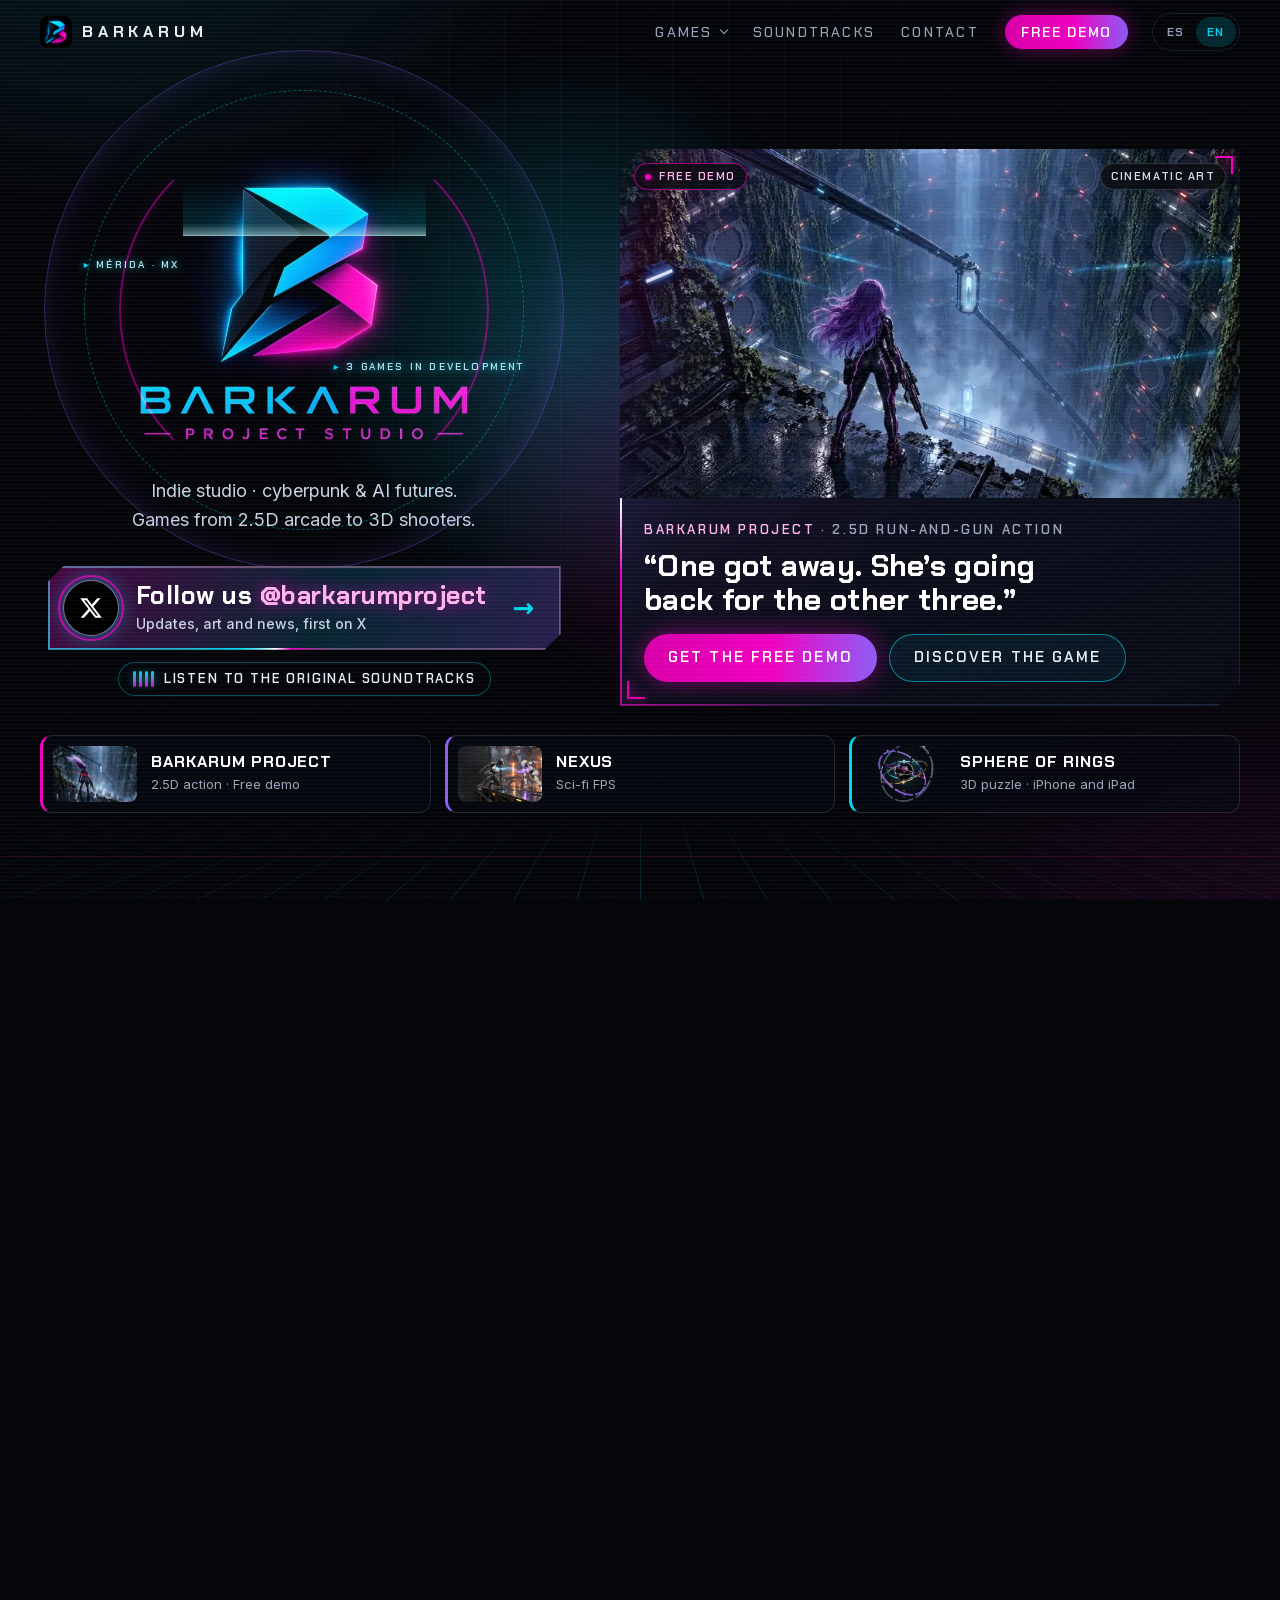
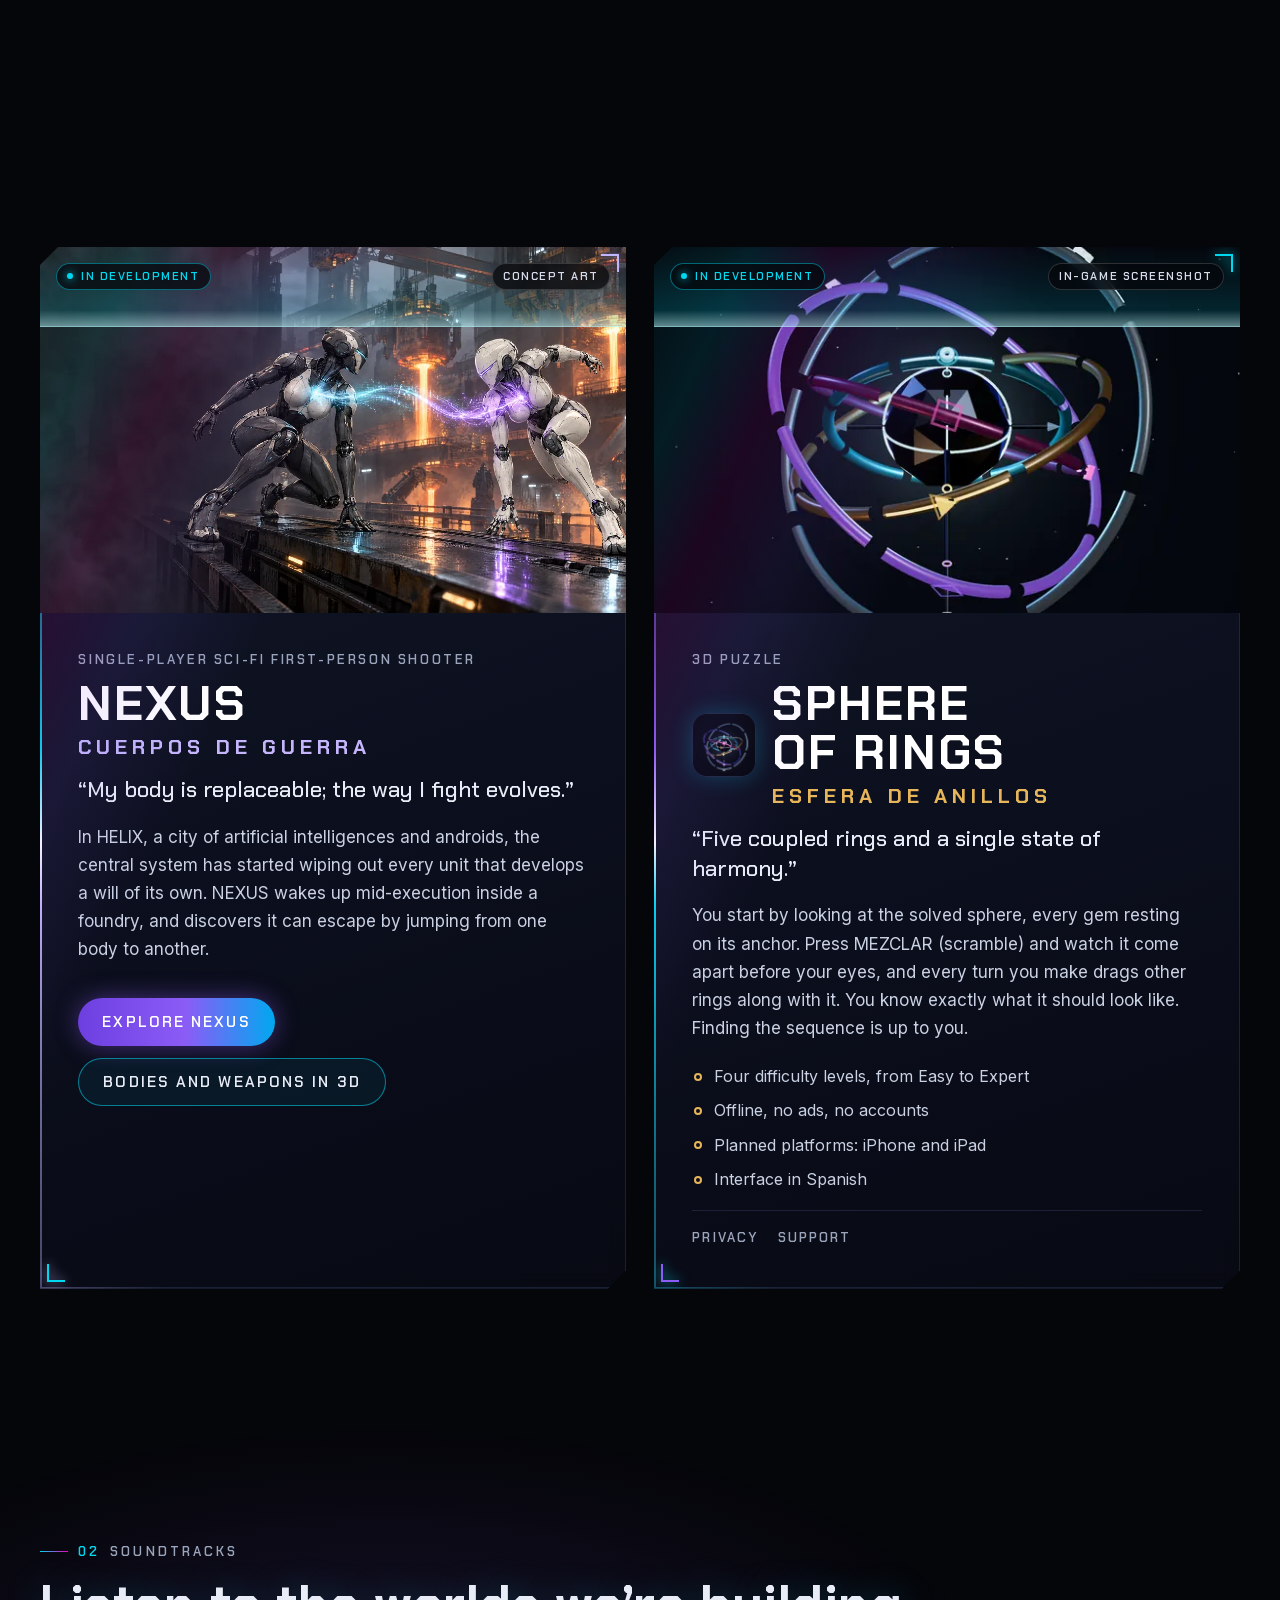
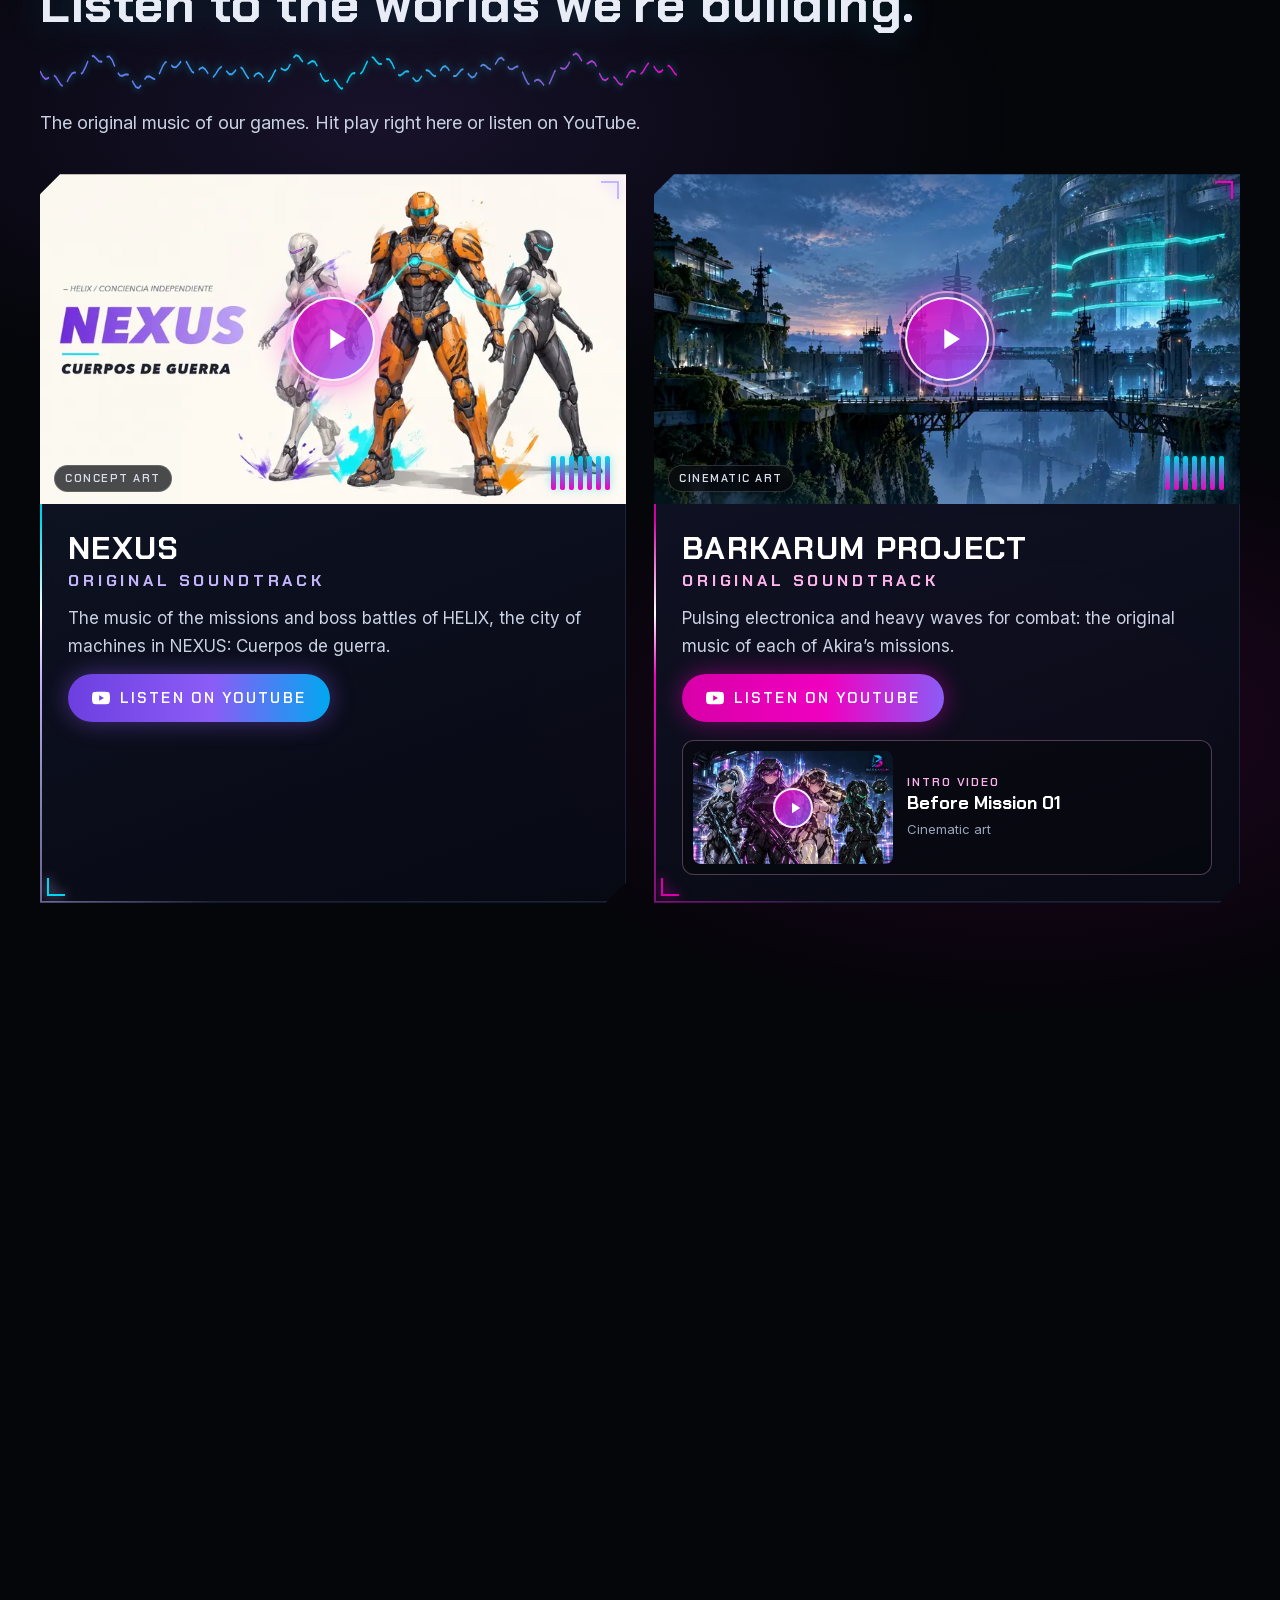
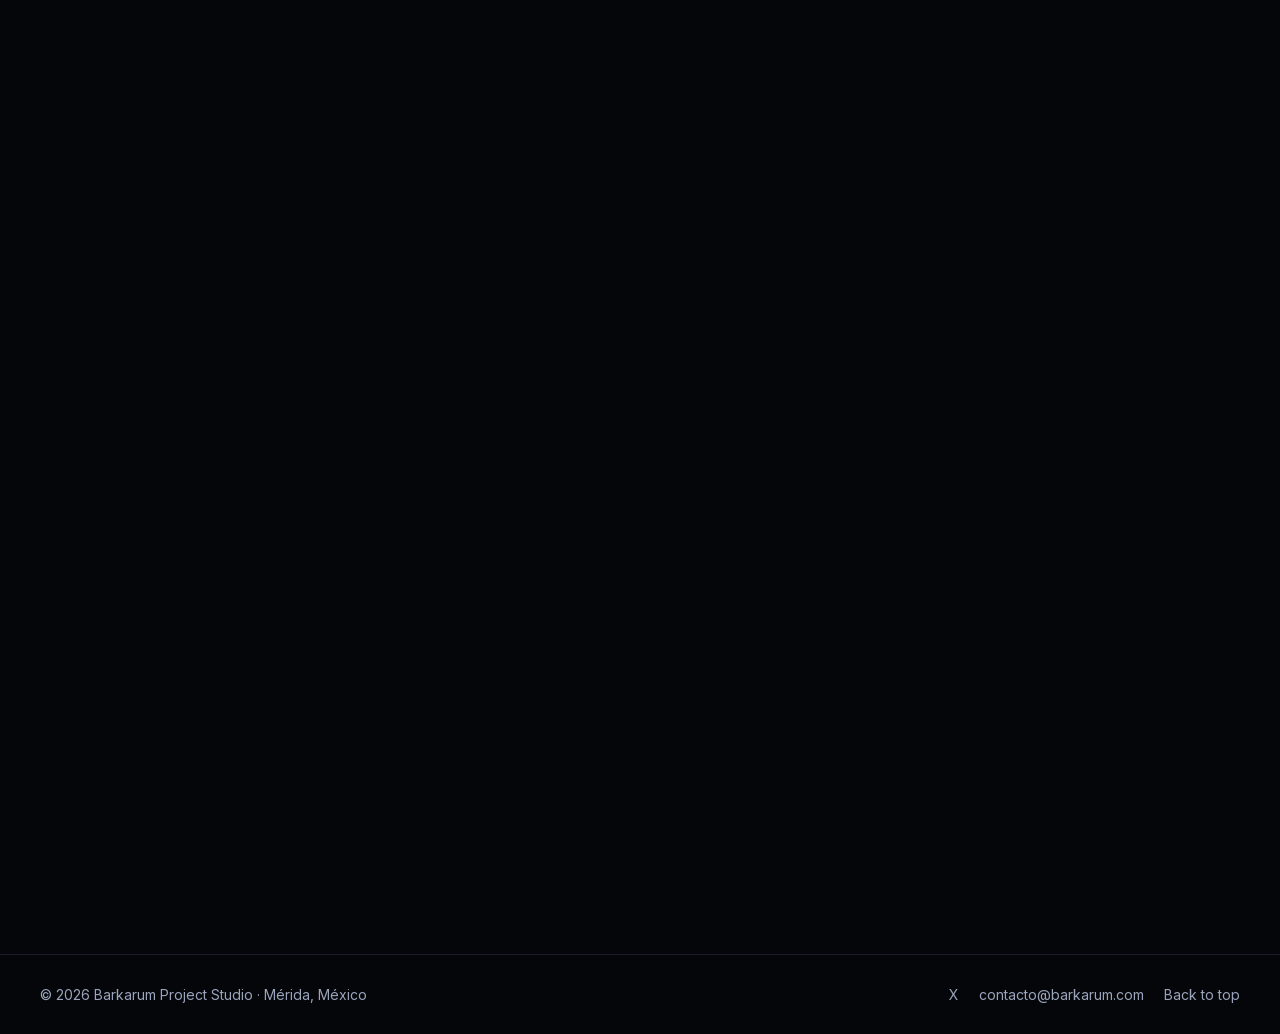
==== commit 1228e5bf: "SEO: Open Graph y tarjeta de X en todas las páginas; sitemap al día - Aviso de privacidad del regist" ====
--- a/index.html
+++ b/index.html
@@ -18,8 +18,11 @@
 <meta property="og:image" content="https://barkarum.com/img/og.jpg">
 <meta property="og:image:width" content="1200">
 <meta property="og:image:height" content="630">
+<meta property="og:image:alt" content="Logotipo de Barkarum Project Studio: una B facetada en cian y magenta sobre fondo oscuro.">
+<meta property="og:locale" content="es_MX">
 <meta name="twitter:card" content="summary_large_image">
 <meta name="twitter:site" content="@barkarumproject">
+<meta name="twitter:image:alt" content="Logotipo de Barkarum Project Studio: una B facetada en cian y magenta sobre fondo oscuro.">
 <link rel="preload" href="fonts/chakra-petch-700.woff2" as="font" type="font/woff2" crossorigin>
 <link rel="preload" href="fonts/inter-var.woff2" as="font" type="font/woff2" crossorigin>
 <link rel="stylesheet" href="css/styles.css">
--- a/css/holo.css
+++ b/css/holo.css
@@ -82,6 +82,8 @@
   transition: transform .4s ease-out;
 }
 .holo-pad { padding: clamp(20px, 3vw, 32px); }
+/* El clip-path de .holo también recorta el contorno de foco: dentro de un panel se dibuja hacia dentro. */
+.holo video:focus-visible, .holo > summary:focus-visible { outline-offset: -3px; }
 
 /* Barrido de escaneo sobre imágenes */
 .scanline { position: absolute; inset: 0; pointer-events: none; overflow: hidden; z-index: 1; }
@@ -136,6 +138,9 @@
 .reveal.in { opacity: 1; transform: none; filter: none; }
 .no-js .reveal { opacity: 1; transform: none; filter: none; }
 
+/* model-viewer se carga al acercarse (holo.js): mientras tanto ya ocupa su lugar y no mueve la página. */
+model-viewer { display: block; }
+
 /* ---------- Visor 3D de personajes ---------- */
 .stage-wrap { display: grid; grid-template-columns: 250px minmax(0, 1fr) 300px; gap: clamp(16px, 2.4vw, 32px); align-items: center; margin-top: 32px; }
 .body-tabs { display: grid; gap: 12px; }
@@ -144,7 +149,7 @@
 .body-tab span { font: 600 11px/1 var(--display); letter-spacing: .2em; text-transform: uppercase; color: var(--cyan); }
 .body-tab[aria-selected="true"] { --edge: var(--pink); }
 .body-tab[aria-selected="true"]::before { animation-duration: 2.4s; }
-.body-tab:focus-visible { outline: 2px solid var(--cyan); outline-offset: 4px; }
+.body-tab:focus-visible { outline: 2px solid var(--cyan); outline-offset: -4px; }
 .stage { position: relative; height: min(68vh, 600px); }
 .stage model-viewer { position: absolute; inset: 0 0 6% 0; width: 100%; height: 94%; background: transparent; --poster-color: transparent; --progress-bar-color: var(--cyan); --progress-bar-height: 2px; }
 .stage-base {
@@ -232,8 +237,11 @@
 
 @media (max-width: 1000px) {
   .stage-wrap { grid-template-columns: 1fr; }
-  .body-tabs { grid-template-columns: repeat(3, minmax(0, 1fr)); }
-  .body-tab { padding: 12px; }
+  /* Pestañas en filas que se reparten el ancho, sin cortar nombres como SUPERVISOR; con cuatro, 2 + 2. */
+  .body-tabs { display: flex; flex-wrap: wrap; }
+  .body-tab { flex: 1 1 140px; width: auto; padding: 12px; }
+  .body-tab:first-child:nth-last-child(4), .body-tab:first-child:nth-last-child(4) ~ .body-tab { flex-basis: calc(50% - 6px); }
+  .body-tab span { display: block; line-height: 1.35; margin-bottom: 6px; }
   .body-tab strong { font-size: 15px; letter-spacing: .12em; }
   .stage { height: 54vh; min-height: 360px; }
   .weapons { grid-template-columns: 1fr; }
@@ -277,7 +285,7 @@
   pointer-events: none;
 }
 .follow-x:hover { color: #fff; transform: translateY(-2px); filter: brightness(1.15); }
-.follow-x:focus-visible { outline: 2px solid var(--cyan); outline-offset: 4px; }
+.follow-x:focus-visible { outline: 2px solid var(--cyan); outline-offset: -4px; }
 .follow-x-icon { position: relative; flex: none; display: grid; place-items: center; width: 54px; height: 54px; border-radius: 50%; background: #000; box-shadow: 0 0 0 1px rgba(255, 255, 255, .3), 0 0 22px rgba(0, 216, 240, .55); }
 .follow-x-icon svg { width: 24px; height: 24px; fill: #fff; }
 .follow-x-icon::after { content: ""; position: absolute; inset: -6px; border-radius: 50%; border: 2px solid rgba(240, 0, 192, .7); animation: follow-ping 2.4s ease-out infinite; }
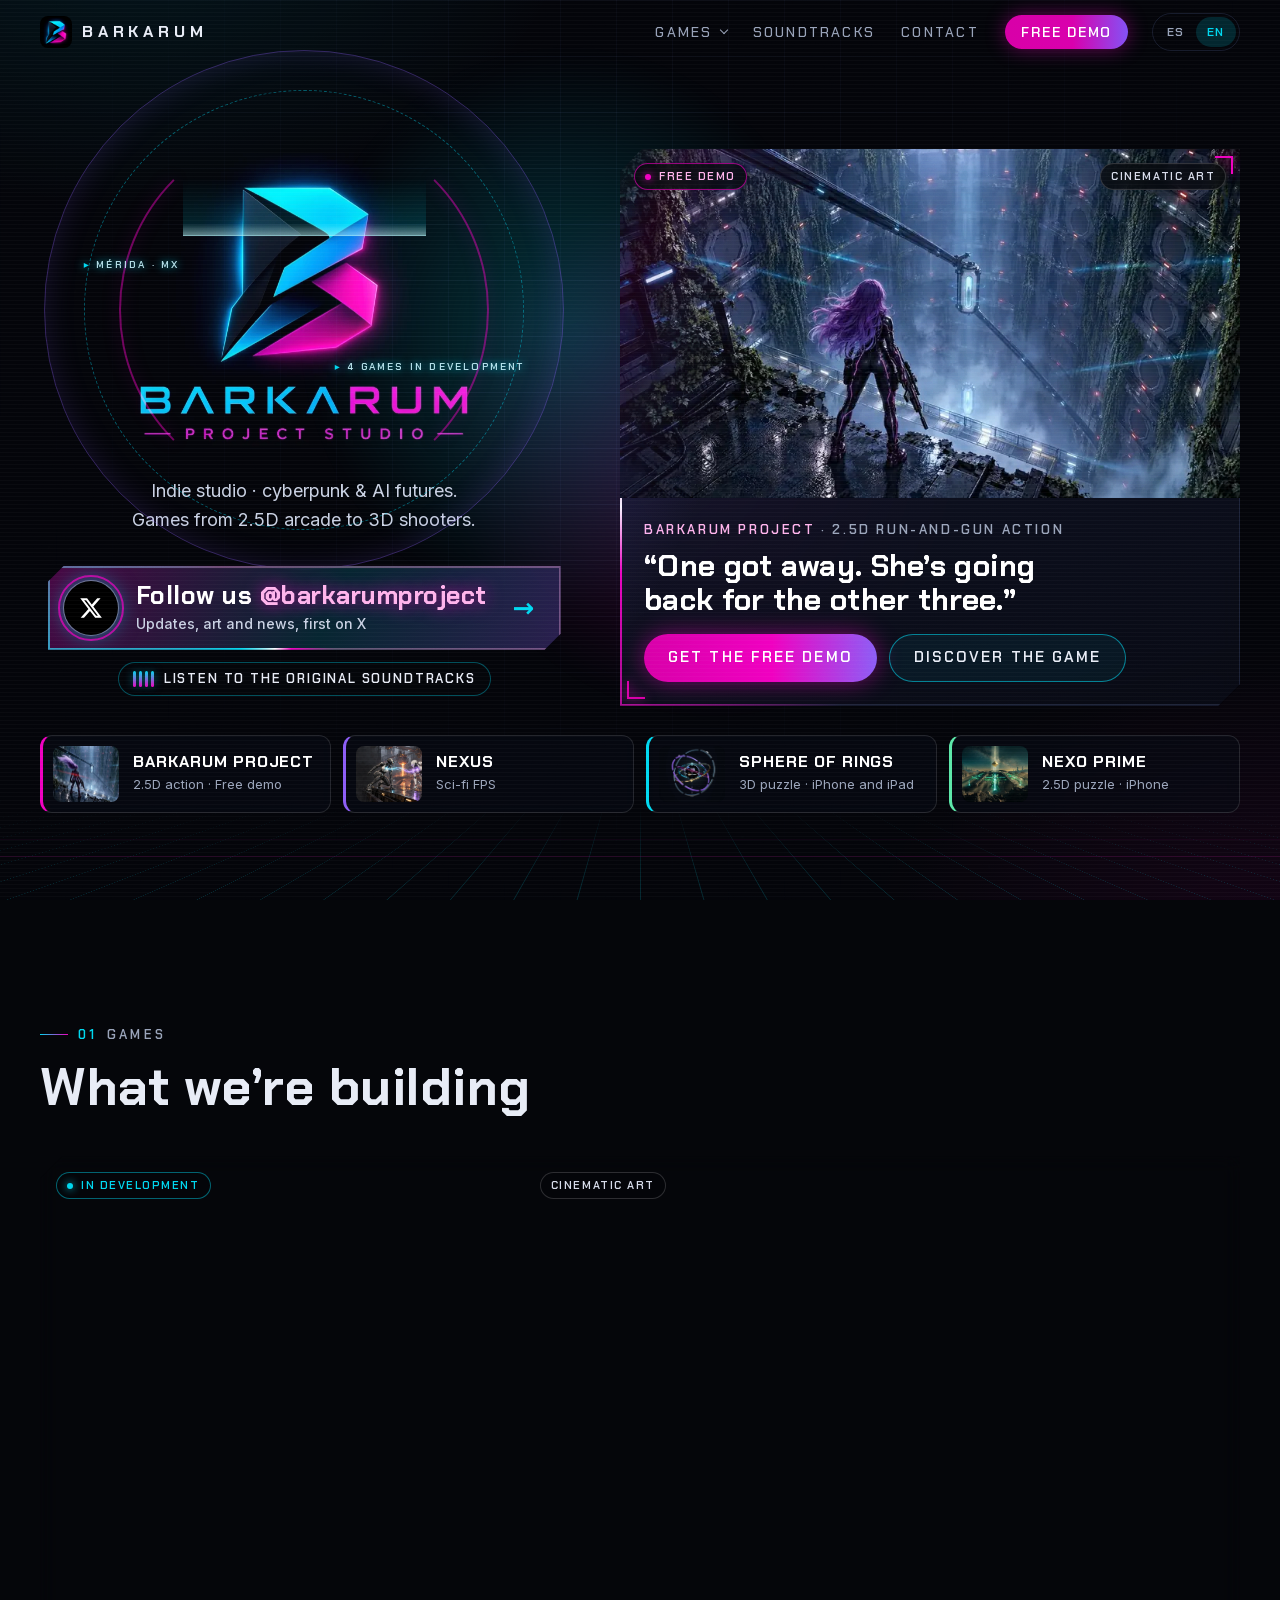
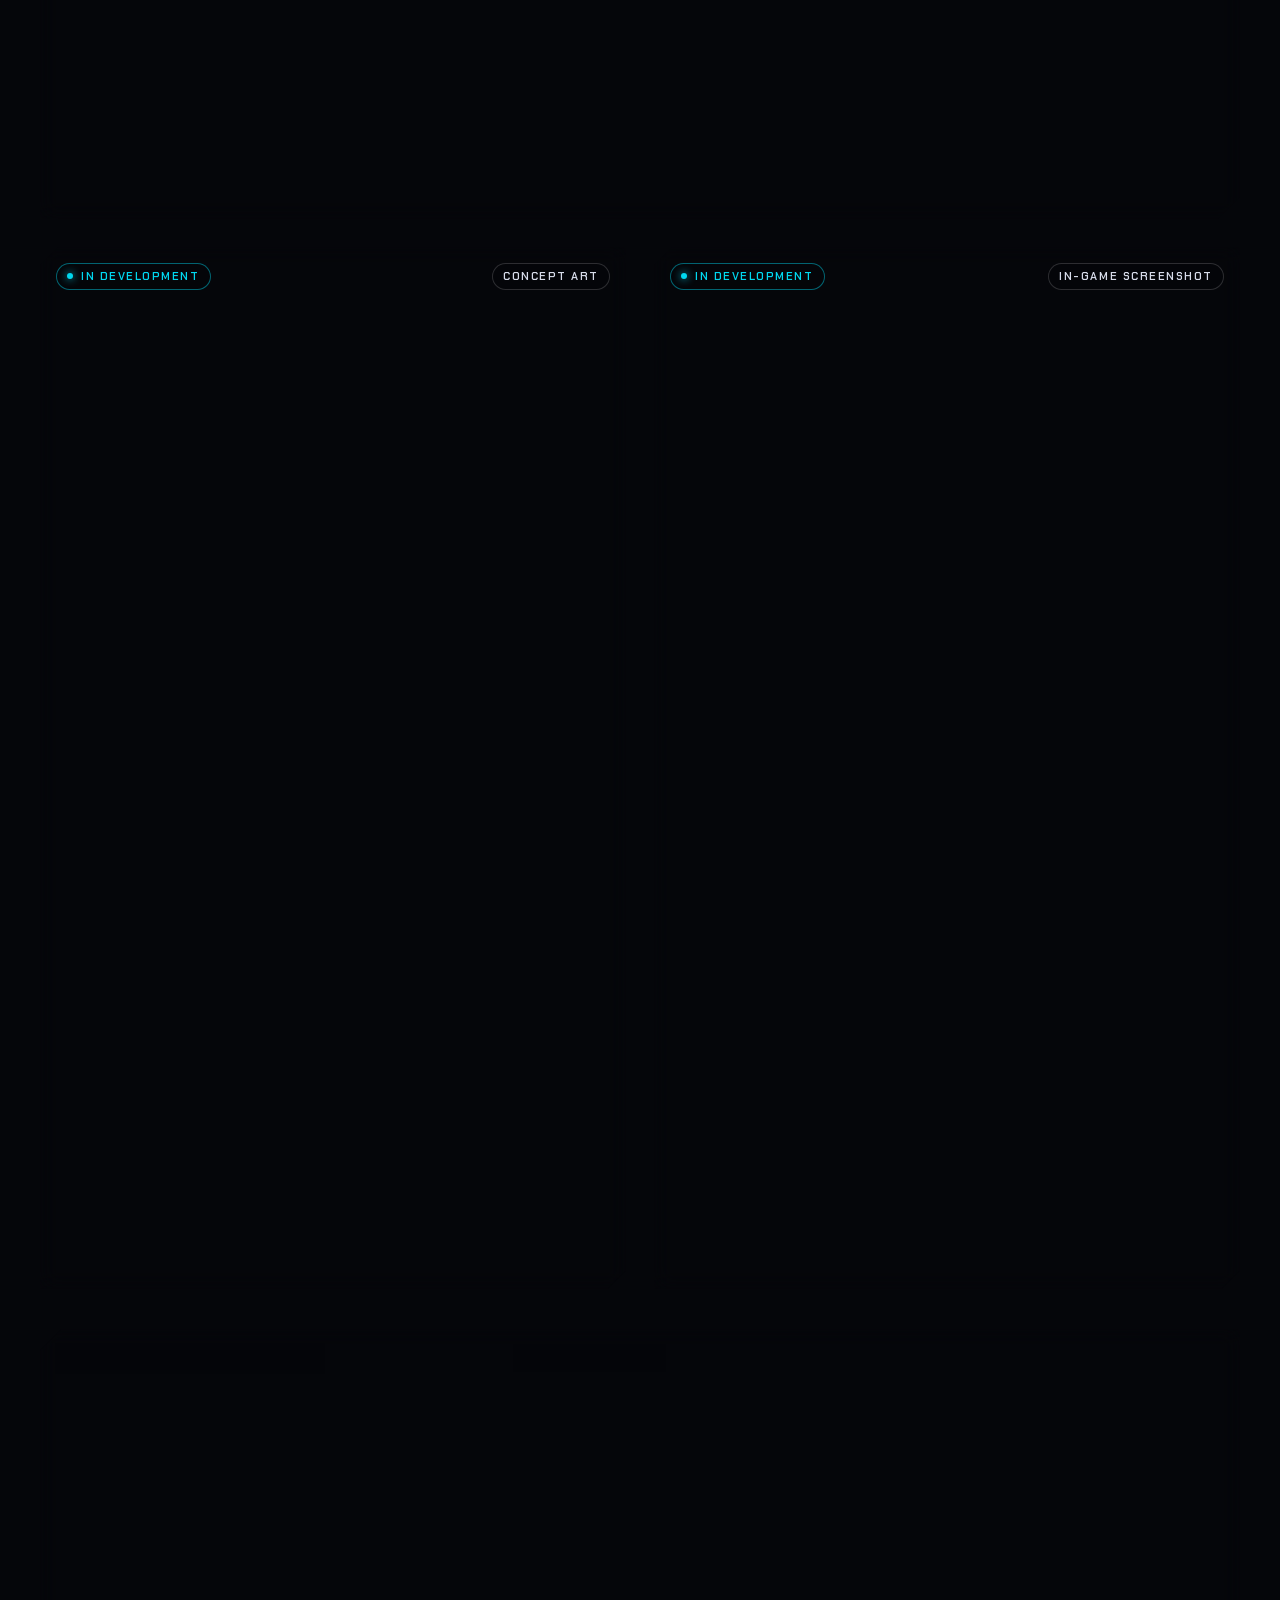
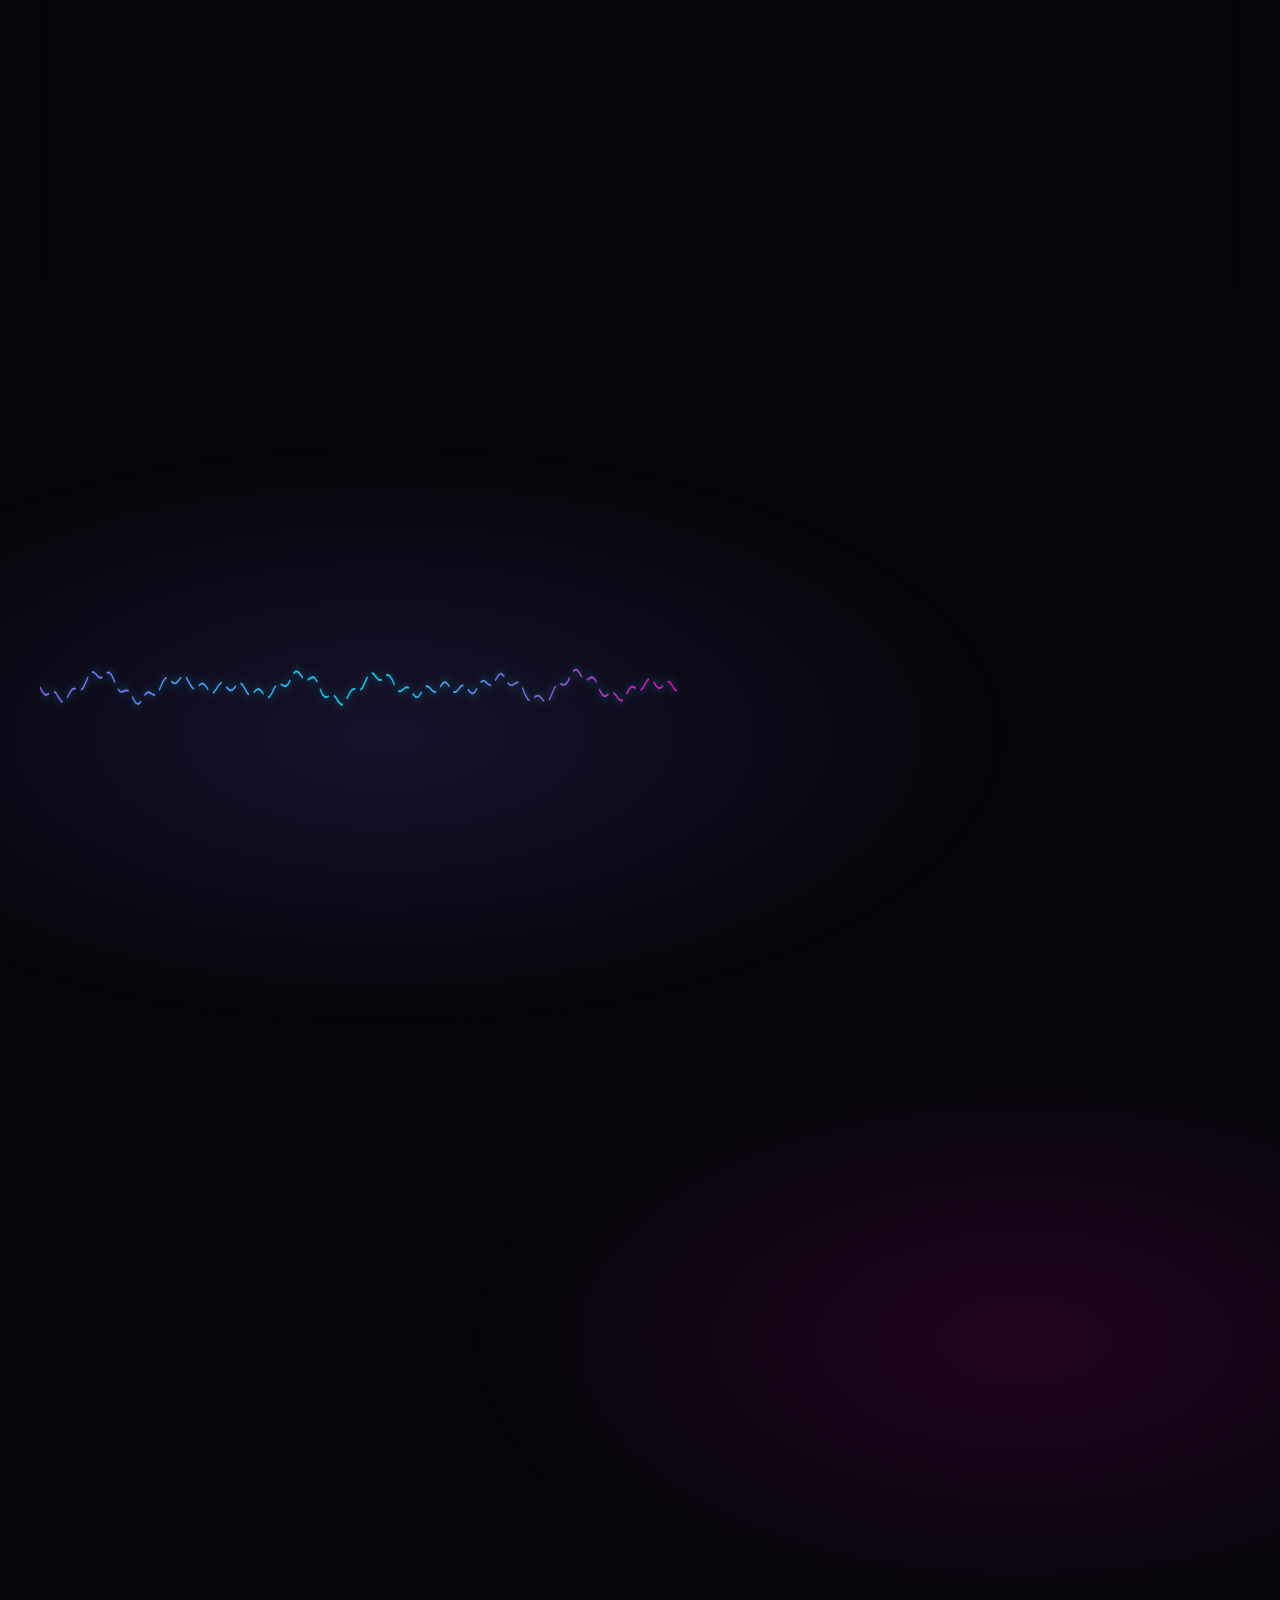
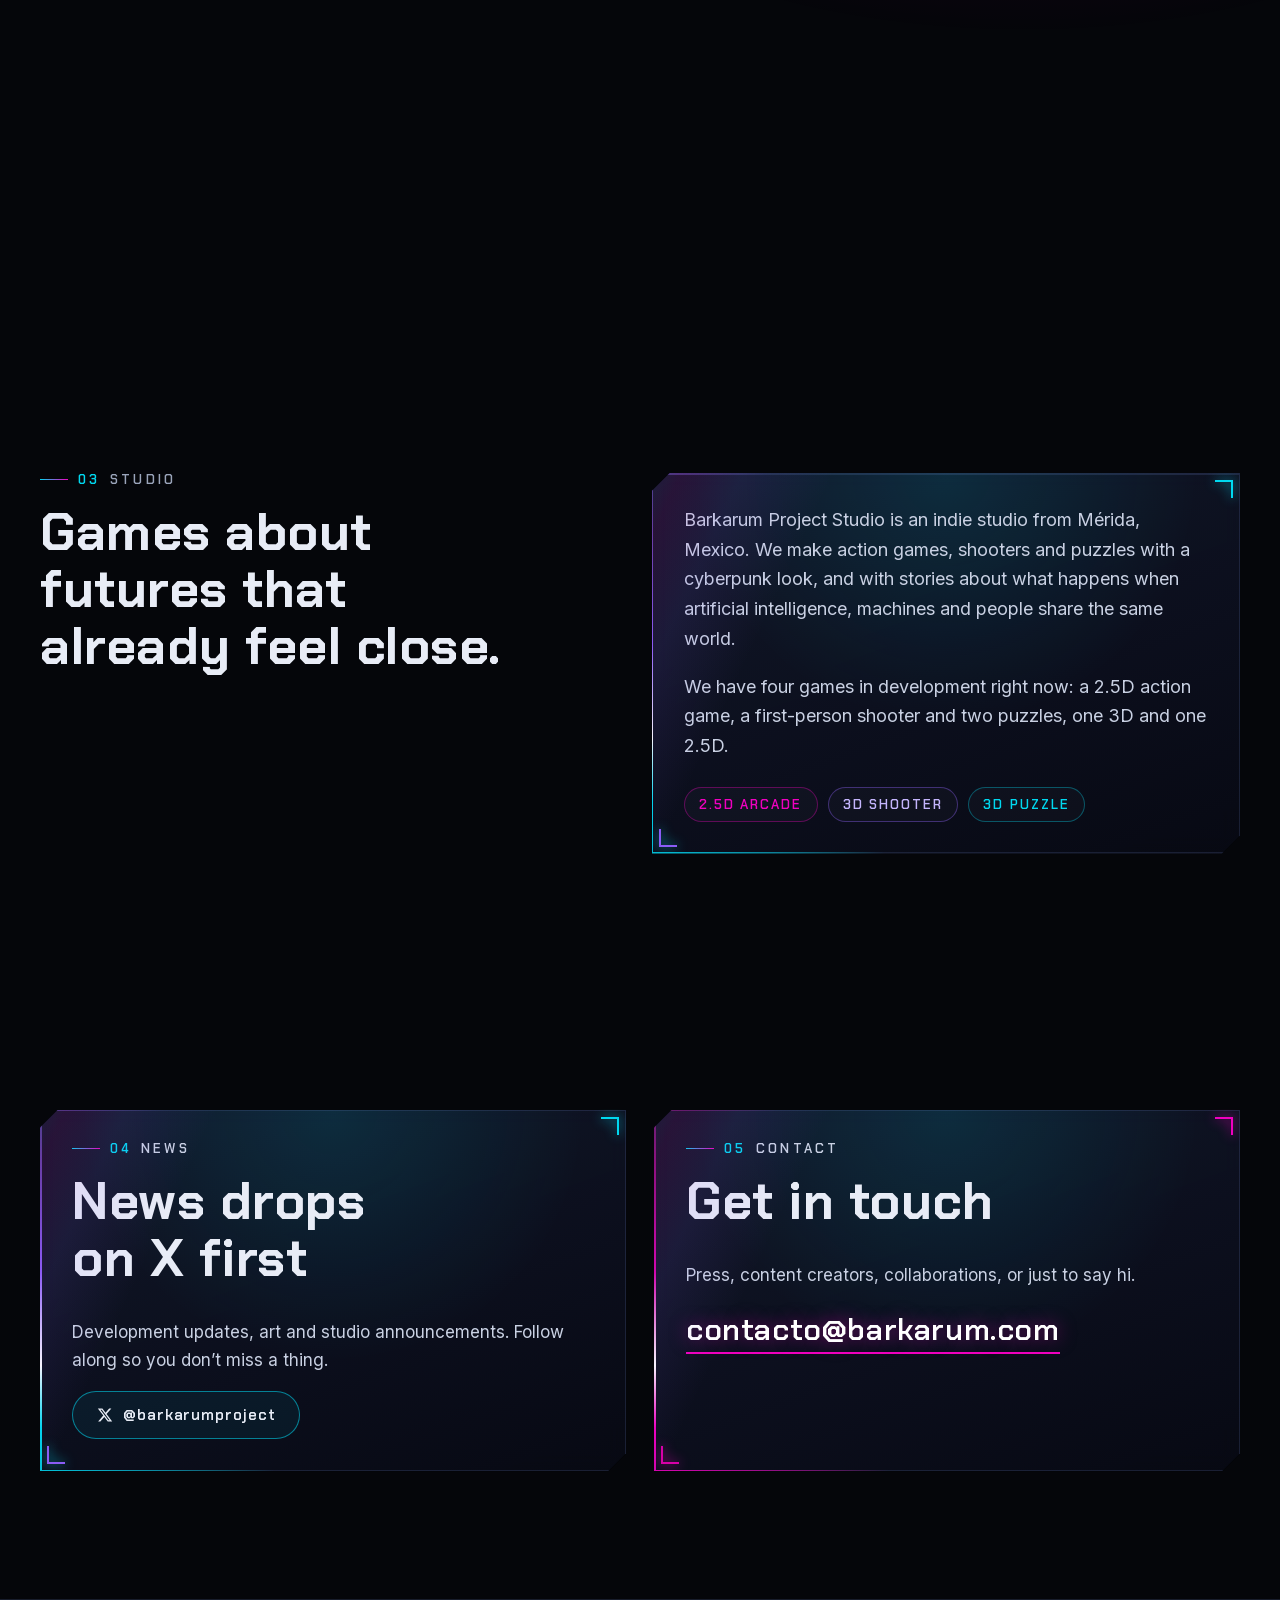
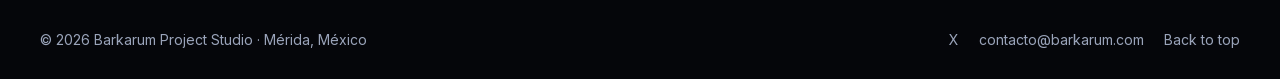
==== commit 4e91efa1: "Nexo Prime en la portada y el menú Juegos, con captura real del juego - Portada: tarjeta de Nexo Pri" ====
--- a/index.html
+++ b/index.html
@@ -18,11 +18,8 @@
 <meta property="og:image" content="https://barkarum.com/img/og.jpg">
 <meta property="og:image:width" content="1200">
 <meta property="og:image:height" content="630">
-<meta property="og:image:alt" content="Logotipo de Barkarum Project Studio: una B facetada en cian y magenta sobre fondo oscuro.">
-<meta property="og:locale" content="es_MX">
 <meta name="twitter:card" content="summary_large_image">
 <meta name="twitter:site" content="@barkarumproject">
-<meta name="twitter:image:alt" content="Logotipo de Barkarum Project Studio: una B facetada en cian y magenta sobre fondo oscuro.">
 <link rel="preload" href="fonts/chakra-petch-700.woff2" as="font" type="font/woff2" crossorigin>
 <link rel="preload" href="fonts/inter-var.woff2" as="font" type="font/woff2" crossorigin>
 <link rel="stylesheet" href="css/styles.css">
@@ -52,6 +49,7 @@
           <a href="barkarum-project/index.html"><strong>Barkarum Project</strong><span data-i18n="gnav.bp">Acción run-and-gun 2.5D</span></a>
           <a href="nexus/index.html"><strong>NEXUS</strong><span data-i18n="gnav.nx">FPS de ciencia ficción</span></a>
           <a href="#sphere-of-rings"><strong>Sphere of Rings</strong><span data-i18n="gnav.sor">Puzzle 3D para iPhone y iPad</span></a>
+          <a href="nexo-prime/index.html"><strong>Nexo Prime</strong><span data-i18n="gnav.nexo">Puzzle 2.5D para iPhone</span></a>
         </div>
       </div>
       <a href="#bandas-sonoras" data-i18n="gnav.ost">Bandas sonoras</a>
@@ -69,7 +67,7 @@
 </header>
 
 <main>
-  <!-- Portada: el estudio, su juego principal con la demo y los tres juegos -->
+  <!-- Portada: el estudio, su juego principal con la demo y los cuatro juegos -->
   <section class="hero hero-split" id="inicio">
     <div class="hero-glow" aria-hidden="true"></div>
     <div class="hero-grid" aria-hidden="true"></div>
@@ -81,7 +79,7 @@
         <img class="hero-logo" src="img/logo-685.webp" width="685" height="563" alt="Barkarum Project Studio" fetchpriority="high">
         <div class="scanline" aria-hidden="true"></div>
         <span class="hud-label hl-left" aria-hidden="true">Mérida · MX</span>
-        <span class="hud-label hl-right" aria-hidden="true" data-i18n="hero.hud">3 juegos en desarrollo</span>
+        <span class="hud-label hl-right" aria-hidden="true" data-i18n="hero.hud">4 juegos en desarrollo</span>
       </div>
       <p class="hero-tagline" data-i18n="hero.tagline">Estudio indie · cyberpunk y futuros con IA. Juegos que van del arcade 2.5D a los shooters 3D.</p>
       </div>
@@ -128,6 +126,10 @@
       <a class="hero-game" href="#sphere-of-rings" style="--c: #00D8F0">
         <img src="img/sor-ipad-600.webp" width="600" height="800" loading="lazy" alt="">
         <span><strong>Sphere of Rings</strong><small data-i18n="strip.sor">Puzzle 3D · iPhone y iPad</small></span>
+      </a>
+      <a class="hero-game" href="nexo-prime/index.html" style="--c: #5BE8A8">
+        <img src="img/nexo-keyart-1024.webp" width="1024" height="572" loading="lazy" alt="">
+        <span><strong>Nexo Prime</strong><small data-i18n="strip.nexo">Puzzle 2.5D · iPhone</small></span>
       </a>
     </nav>
   </section>
@@ -216,6 +218,39 @@
           <div class="holo-sheen"></div>
         </article>
       </div>
+
+      <!-- Nexo Prime -->
+      <article class="holo holo-nexo game-feature reveal" id="nexo-prime" aria-labelledby="nexo-title" data-tilt>
+        <figure class="game-art">
+          <img src="img/nexo-keyart-1920.webp" srcset="img/nexo-keyart-1024.webp 1024w, img/nexo-keyart-1920.webp 1920w" sizes="(max-width: 1000px) 100vw, 640px" width="1920" height="1072" loading="lazy" alt="Un octaedro dorado flota sobre una inmensa máquina alienígena recorrida por conductos de luz verde, en un paisaje rocoso bajo las estrellas." data-i18n-alt="nexo.alt">
+          <div class="scanline"></div>
+          <span class="chip chip-status" data-i18n="nexo.soon">Próximamente en App Store</span>
+          <span class="chip chip-art" data-i18n="nexo.art">Arte promocional</span>
+        </figure>
+        <div class="game-body">
+          <p class="genre" data-i18n="nexo.genre">Puzzle 2.5D</p>
+          <div class="sor-head">
+            <img class="sor-icon" src="img/nexo-icon-256.webp" width="256" height="256" loading="lazy" alt="Ícono de Nexo Prime" data-i18n-alt="nexo.icon_alt">
+            <h3 id="nexo-title" class="game-title">Nexo Prime</h3>
+          </div>
+          <p class="tagline" data-i18n="nexo.quote">«Reactiva una máquina que alguien más construyó.»</p>
+          <p data-i18n="nexo.p1">Gira los conductos de una rejilla hexagonal hasta que la energía del núcleo de un artefacto alienígena alcance cada terminal.</p>
+          <ul class="mini-facts" role="list">
+            <li data-i18n="nexo.f1">62 sectores; los primeros seis son gratis</li>
+            <li data-i18n="nexo.f2">Compra única, sin suscripción ni anuncios</li>
+            <li data-i18n="nexo.f3">Plataforma: iPhone</li>
+            <li data-i18n="nexo.f4">Interfaz en español</li>
+          </ul>
+          <div class="game-cta">
+            <a class="btn btn-nexo" href="nexo-prime/index.html" data-i18n="nexo.cta">Ver Nexo Prime</a>
+          </div>
+          <p class="legal-links">
+            <a href="nexo-prime/privacidad/index.html" data-i18n="nexo.privacy">Privacidad</a>
+            <a href="nexo-prime/soporte/index.html" data-i18n="nexo.support">Soporte</a>
+          </p>
+        </div>
+        <div class="holo-sheen"></div>
+      </article>
     </div>
   </section>
 
@@ -305,7 +340,7 @@
       </div>
       <div class="holo holo-pad studio-text reveal" data-tilt>
         <p data-i18n="studio.p1">Barkarum Project Studio es un estudio indie de Mérida, México. Hacemos juegos de acción, shooters y puzzles con estética cyberpunk, y con historias sobre lo que pasa cuando la inteligencia artificial, las máquinas y las personas comparten el mismo mundo.</p>
-        <p data-i18n="studio.p2">Hoy tenemos tres juegos en desarrollo: uno de acción 2.5D, un shooter en primera persona y un puzzle 3D.</p>
+        <p data-i18n="studio.p2">Hoy tenemos cuatro juegos en desarrollo: uno de acción 2.5D, un shooter en primera persona y dos puzzles, uno 3D y otro 2.5D.</p>
         <ul class="tags" role="list">
           <li data-i18n="studio.tag1">Arcade 2.5D</li>
           <li data-i18n="studio.tag2">Shooter 3D</li>
--- a/css/styles.css
+++ b/css/styles.css
@@ -472,7 +472,7 @@
 .nav-games-menu strong { font: 700 15px/1.1 var(--display); letter-spacing: .08em; text-transform: uppercase; color: #fff; }
 .nav-games-menu span { font: 500 13px/1.3 var(--body); color: var(--muted); }
 .nav .nav-games-menu a:hover, .nav .nav-games-menu a[aria-current="page"] { background: rgba(0, 216, 240, .09); }
-.nav .nav-demo { padding: 10px 16px; border-radius: 999px; color: #fff; font-weight: 600; letter-spacing: .12em; background: linear-gradient(90deg, var(--magenta), var(--pink) 55%, #8B5CF6); box-shadow: 0 0 20px rgba(240, 0, 192, .4); white-space: nowrap; }
+.nav .nav-demo { padding: 10px 16px; border-radius: 999px; color: #fff; font-weight: 600; letter-spacing: .12em; background: linear-gradient(90deg, var(--magenta), #D900AD 55%, #8452F5); box-shadow: 0 0 20px rgba(240, 0, 192, .4); white-space: nowrap; }
 .nav .nav-demo:hover { color: #fff; box-shadow: 0 0 32px rgba(240, 0, 192, .65); }
 /* Segunda barra en las páginas largas: las secciones de esa página */
 .nav-page { position: absolute; top: 100%; left: 0; right: 0; display: flex; align-items: center; justify-content: center; gap: 22px; height: 42px; padding: 0 var(--gutter); overflow-x: auto; scrollbar-width: none; background: rgba(5, 6, 10, .74); -webkit-backdrop-filter: blur(12px); backdrop-filter: blur(12px); border-top: 1px solid var(--line); border-bottom: 1px solid var(--line); }
--- a/css/holo.css
+++ b/css/holo.css
@@ -82,8 +82,6 @@
   transition: transform .4s ease-out;
 }
 .holo-pad { padding: clamp(20px, 3vw, 32px); }
-/* El clip-path de .holo también recorta el contorno de foco: dentro de un panel se dibuja hacia dentro. */
-.holo video:focus-visible, .holo > summary:focus-visible { outline-offset: -3px; }
 
 /* Barrido de escaneo sobre imágenes */
 .scanline { position: absolute; inset: 0; pointer-events: none; overflow: hidden; z-index: 1; }
@@ -138,9 +136,6 @@
 .reveal.in { opacity: 1; transform: none; filter: none; }
 .no-js .reveal { opacity: 1; transform: none; filter: none; }
 
-/* model-viewer se carga al acercarse (holo.js): mientras tanto ya ocupa su lugar y no mueve la página. */
-model-viewer { display: block; }
-
 /* ---------- Visor 3D de personajes ---------- */
 .stage-wrap { display: grid; grid-template-columns: 250px minmax(0, 1fr) 300px; gap: clamp(16px, 2.4vw, 32px); align-items: center; margin-top: 32px; }
 .body-tabs { display: grid; gap: 12px; }
@@ -149,7 +144,7 @@
 .body-tab span { font: 600 11px/1 var(--display); letter-spacing: .2em; text-transform: uppercase; color: var(--cyan); }
 .body-tab[aria-selected="true"] { --edge: var(--pink); }
 .body-tab[aria-selected="true"]::before { animation-duration: 2.4s; }
-.body-tab:focus-visible { outline: 2px solid var(--cyan); outline-offset: -4px; }
+.body-tab:focus-visible { outline: 2px solid var(--cyan); outline-offset: 4px; }
 .stage { position: relative; height: min(68vh, 600px); }
 .stage model-viewer { position: absolute; inset: 0 0 6% 0; width: 100%; height: 94%; background: transparent; --poster-color: transparent; --progress-bar-color: var(--cyan); --progress-bar-height: 2px; }
 .stage-base {
@@ -237,11 +232,8 @@
 
 @media (max-width: 1000px) {
   .stage-wrap { grid-template-columns: 1fr; }
-  /* Pestañas en filas que se reparten el ancho, sin cortar nombres como SUPERVISOR; con cuatro, 2 + 2. */
-  .body-tabs { display: flex; flex-wrap: wrap; }
-  .body-tab { flex: 1 1 140px; width: auto; padding: 12px; }
-  .body-tab:first-child:nth-last-child(4), .body-tab:first-child:nth-last-child(4) ~ .body-tab { flex-basis: calc(50% - 6px); }
-  .body-tab span { display: block; line-height: 1.35; margin-bottom: 6px; }
+  .body-tabs { grid-template-columns: repeat(3, minmax(0, 1fr)); }
+  .body-tab { padding: 12px; }
   .body-tab strong { font-size: 15px; letter-spacing: .12em; }
   .stage { height: 54vh; min-height: 360px; }
   .weapons { grid-template-columns: 1fr; }
@@ -285,7 +277,7 @@
   pointer-events: none;
 }
 .follow-x:hover { color: #fff; transform: translateY(-2px); filter: brightness(1.15); }
-.follow-x:focus-visible { outline: 2px solid var(--cyan); outline-offset: -4px; }
+.follow-x:focus-visible { outline: 2px solid var(--cyan); outline-offset: 4px; }
 .follow-x-icon { position: relative; flex: none; display: grid; place-items: center; width: 54px; height: 54px; border-radius: 50%; background: #000; box-shadow: 0 0 0 1px rgba(255, 255, 255, .3), 0 0 22px rgba(0, 216, 240, .55); }
 .follow-x-icon svg { width: 24px; height: 24px; fill: #fff; }
 .follow-x-icon::after { content: ""; position: absolute; inset: -6px; border-radius: 50%; border: 2px solid rgba(240, 0, 192, .7); animation: follow-ping 2.4s ease-out infinite; }
@@ -336,3 +328,14 @@
   .holo { transform: none !important; }
   .reveal { opacity: 1; transform: none; filter: none; }
 }
+
+/* Videos alojados en YouTube (js/yt-video.js): póster con botón de play; el reproductor se carga al pulsar. */
+.yt-video { position: relative; display: block; width: 100%; overflow: hidden; aspect-ratio: 16 / 9; background: #000; }
+.yt-video img { display: block; width: 100%; height: 100%; object-fit: cover; transition: transform .5s ease, filter .3s ease; }
+.yt-video:hover img { transform: scale(1.02); filter: brightness(1.08); }
+.yt-video iframe { display: block; width: 100%; height: 100%; border: 0; }
+.yt-play { position: absolute; left: 50%; top: 50%; z-index: 2; display: grid; place-items: center; width: 84px; height: 84px; padding: 0; transform: translate(-50%, -50%); border-radius: 50%; background: linear-gradient(135deg, rgba(139, 92, 246, .9), rgba(0, 216, 240, .8)); border: 2px solid rgba(255, 255, 255, .9); box-shadow: 0 0 36px rgba(139, 92, 246, .6); cursor: pointer; transition: transform .2s ease, box-shadow .2s ease; }
+.yt-play:hover { transform: translate(-50%, -50%) scale(1.08); box-shadow: 0 0 50px rgba(139, 92, 246, .85); }
+.yt-play:focus-visible { outline: 3px solid var(--cyan); outline-offset: 6px; }
+.yt-play svg { width: 34px; height: 34px; margin-left: 5px; fill: #fff; }
+.yt-link { color: var(--cyan); white-space: nowrap; }
--- a/css/home.css
+++ b/css/home.css
@@ -41,10 +41,10 @@
 .hero-spot-cta { display: flex; flex-wrap: wrap; gap: 12px; margin-top: 6px; }
 
 /* Franja con los tres juegos */
-.hero-games { display: grid; grid-template-columns: repeat(3, minmax(0, 1fr)); gap: 14px; }
+.hero-games { display: grid; grid-template-columns: repeat(4, minmax(0, 1fr)); gap: 12px; }
 .hero-game { display: flex; align-items: center; gap: 14px; min-height: 76px; padding: 10px; color: #fff; text-decoration: none; background: rgba(8, 10, 20, .62); border: 1px solid rgba(255, 255, 255, .12); border-left: 3px solid var(--c); border-radius: 12px; -webkit-backdrop-filter: blur(8px); backdrop-filter: blur(8px); transition: border-color .2s, box-shadow .2s, transform .2s; }
 .hero-game:hover { color: #fff; border-color: var(--c); box-shadow: 0 0 24px color-mix(in srgb, var(--c) 40%, transparent); transform: translateY(-2px); }
-.hero-game img { flex: none; width: 84px; height: 56px; object-fit: cover; border-radius: 8px; }
+.hero-game img { flex: none; width: 66px; height: 56px; object-fit: cover; border-radius: 8px; }
 .hero-game strong { display: block; font: 700 16px/1.1 var(--display); letter-spacing: .06em; text-transform: uppercase; }
 .hero-game small { display: block; margin-top: 4px; font-size: 13px; color: var(--muted); }
 
@@ -73,6 +73,13 @@
 .card-game .game-art img { aspect-ratio: 16 / 10; }
 .card-game .game-body { justify-content: flex-start; }
 .card-game .legal-links { margin-top: auto; }
+.holo-nexo { --edge: #5BE8A8; --edge2: var(--gold); }
+.holo-nexo .game-art img { object-position: 50% 45%; }
+.holo-nexo .chip-status { color: #F4D98B; border-color: rgba(231, 182, 90, .6); }
+.holo-nexo .chip-status::before { background: var(--gold); box-shadow: 0 0 8px var(--gold); }
+.holo-nexo .legal-links { margin-top: 18px; }
+.btn-nexo { color: #03090F; background: linear-gradient(90deg, var(--gold), #F4D98B); box-shadow: 0 0 22px rgba(231, 182, 90, .35); }
+.btn-nexo:hover { color: #03090F; box-shadow: 0 0 34px rgba(231, 182, 90, .55); transform: translateY(-1px); }
 
 /* ---------- Bandas sonoras ---------- */
 .ost-lead { max-width: 40em; color: #C9D1E3; font-size: clamp(16px, 1.7vw, 18px); }
@@ -159,7 +166,7 @@
 
 @media (max-width: 1000px) {
   .hero-split-inner { grid-template-columns: 1fr; grid-template-areas: "brand" "spot" "follow"; gap: 18px; }
-  .hero-games { grid-template-columns: 1fr; }
+  .hero-games { grid-template-columns: repeat(2, minmax(0, 1fr)); }
   .game-feature { grid-template-columns: 1fr; }
   .ost-grid { grid-template-columns: 1fr; }
   .ost-band { grid-template-columns: 1fr; }
@@ -173,8 +180,11 @@
   .hero-split .logo-rings i:nth-child(3) { width: min(300px, 80vw); }
   .hero-split .hero-tagline { margin-bottom: 4px; font-size: 15px; }
   .hero-spot-cta .btn { flex: 1 1 auto; }
+  .hero-games { grid-template-columns: 1fr; }
   .hero-game { min-height: 64px; }
   .hero-game img { width: 72px; height: 48px; }
+  .holo-nexo .game-art .chip-art { top: auto; right: 12px; bottom: 12px; }
+  .holo-nexo .game-art .chip-status { left: 12px; top: 12px; }
   .logo-holo .hud-label { display: none; }
   .game-cta .btn { flex: 1 1 auto; }
 }
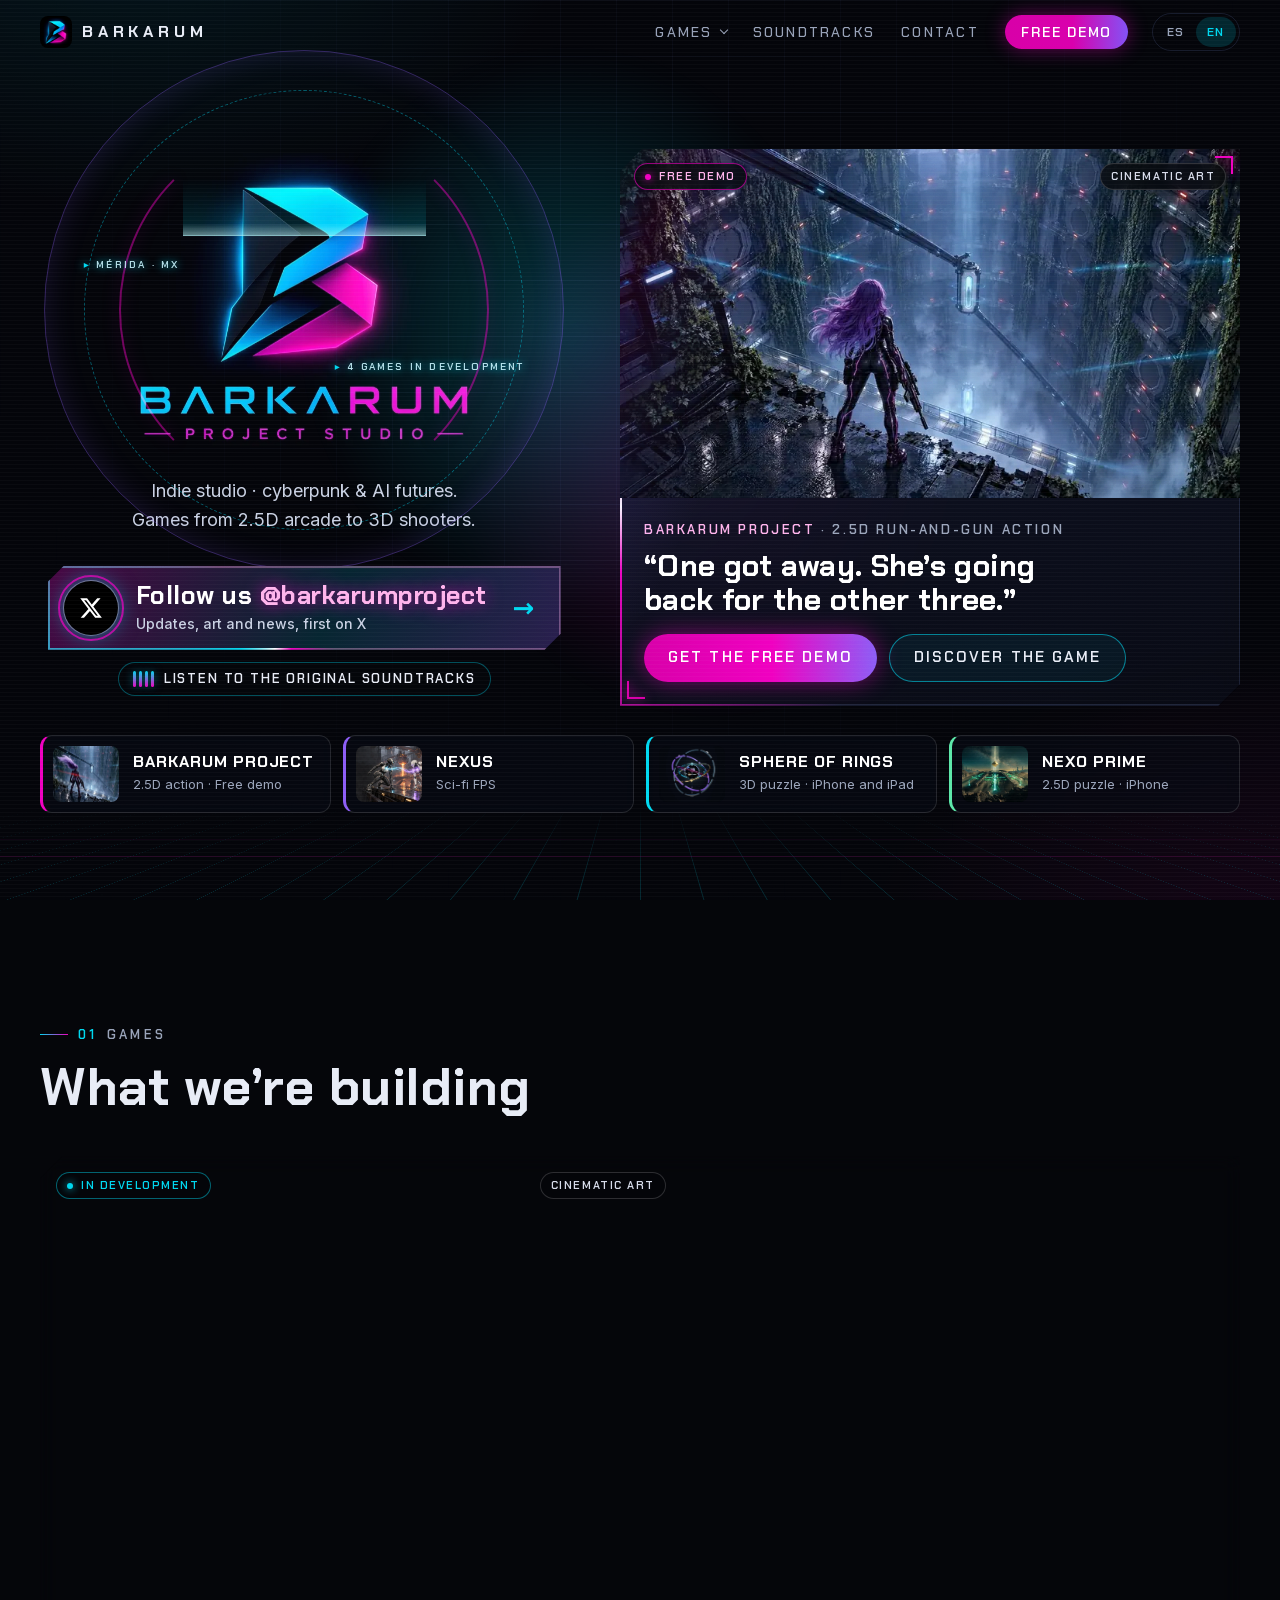
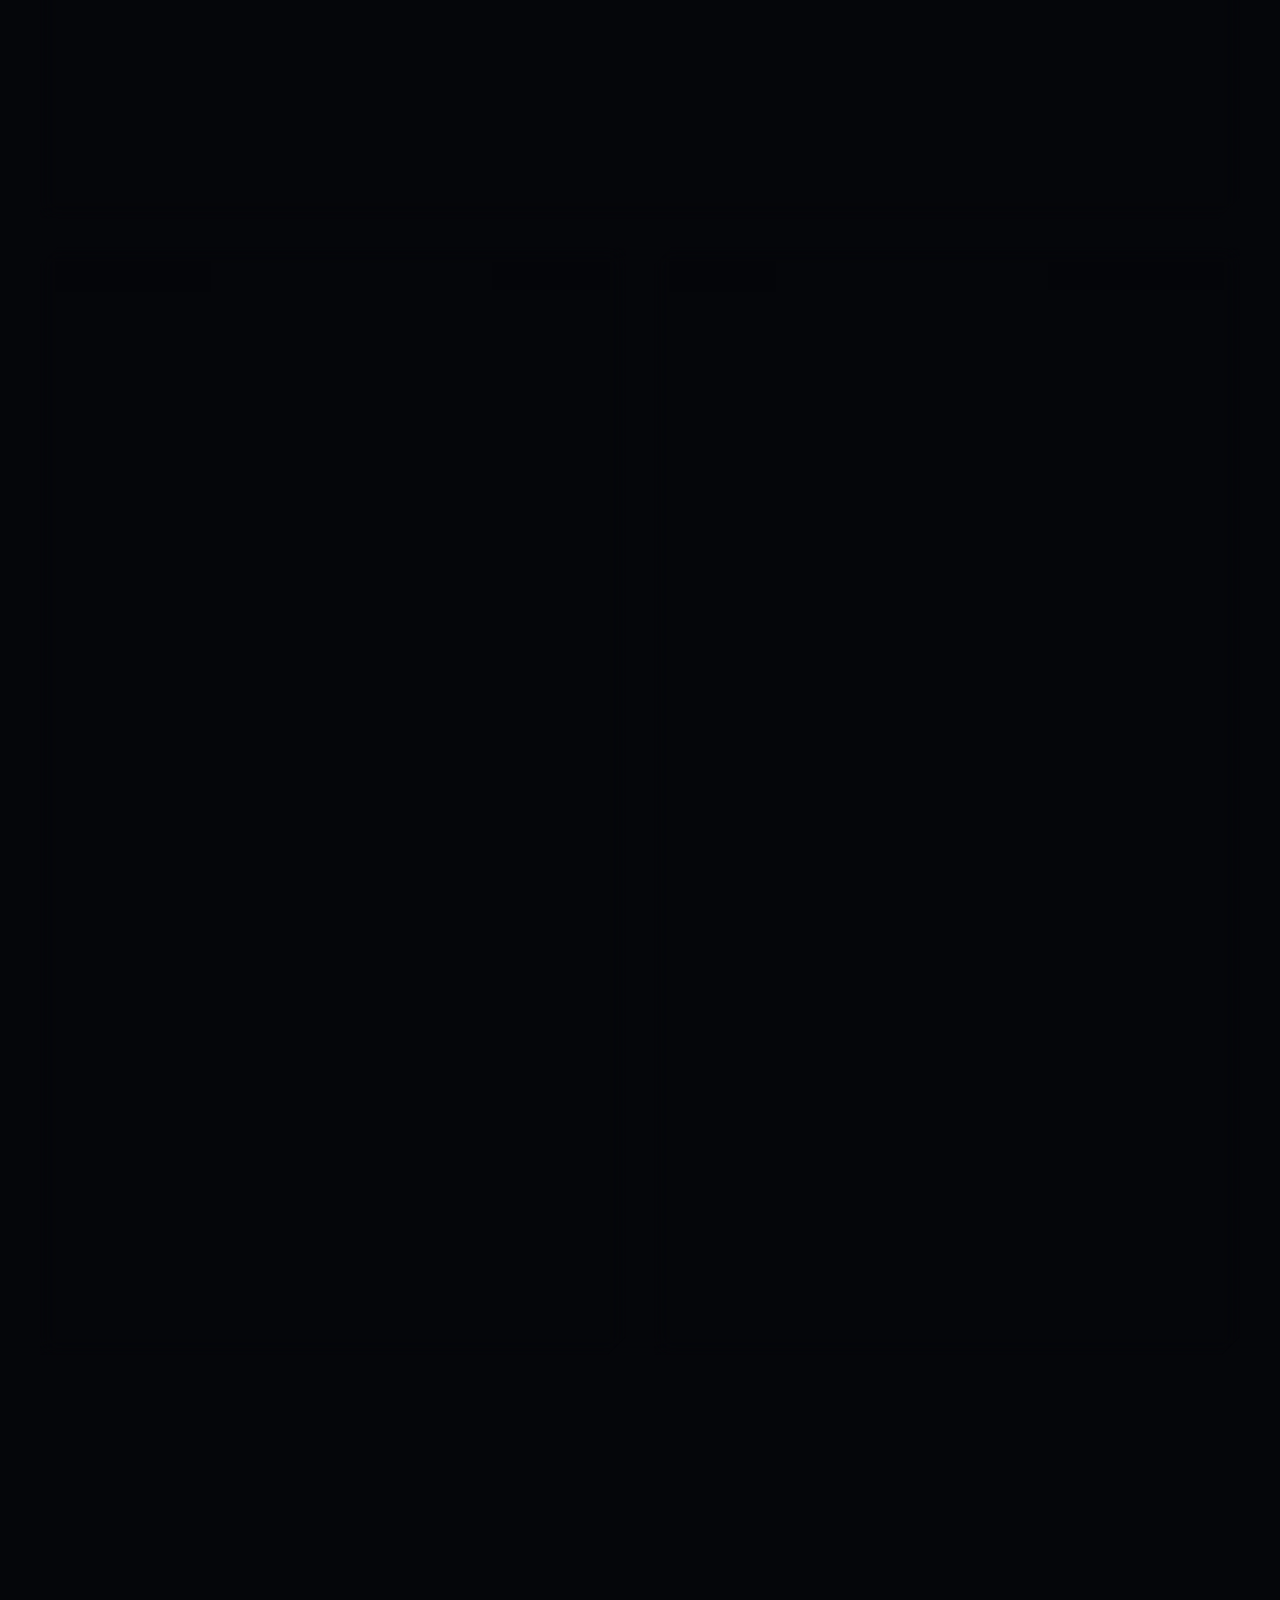
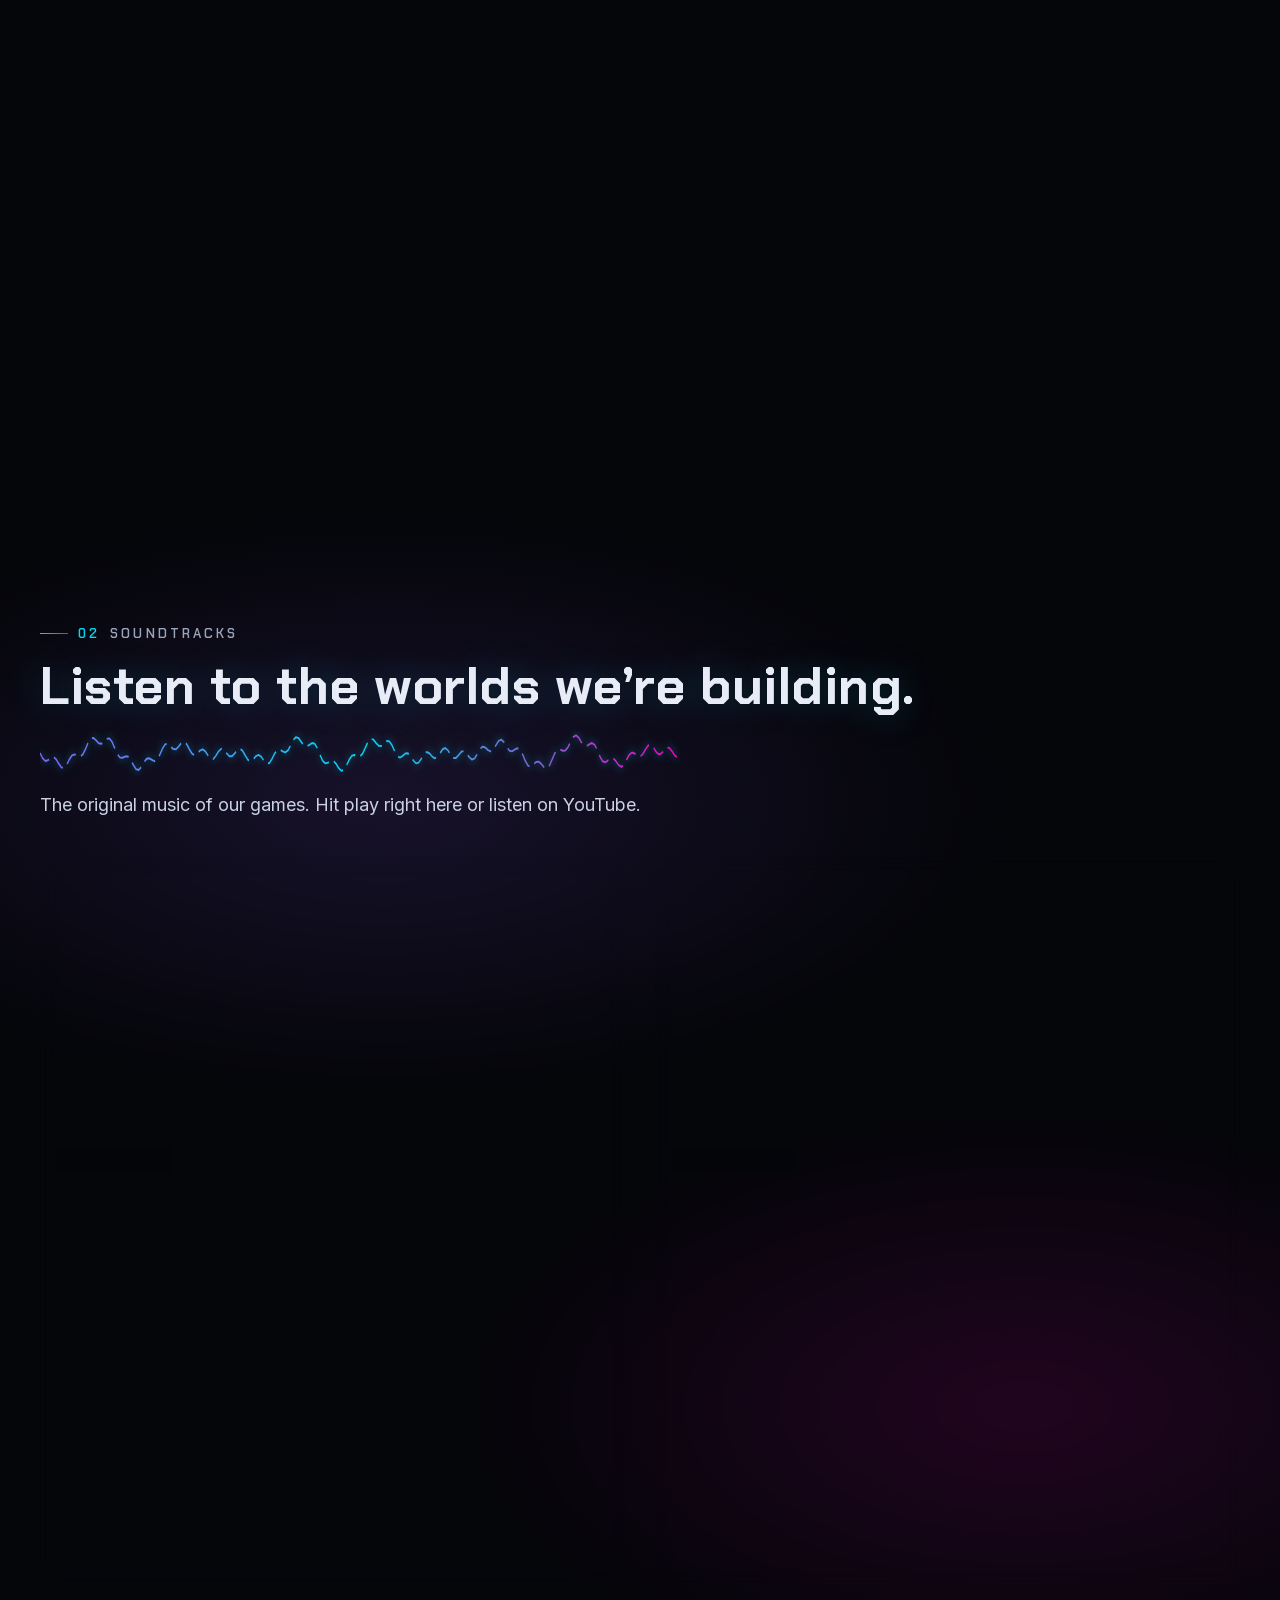
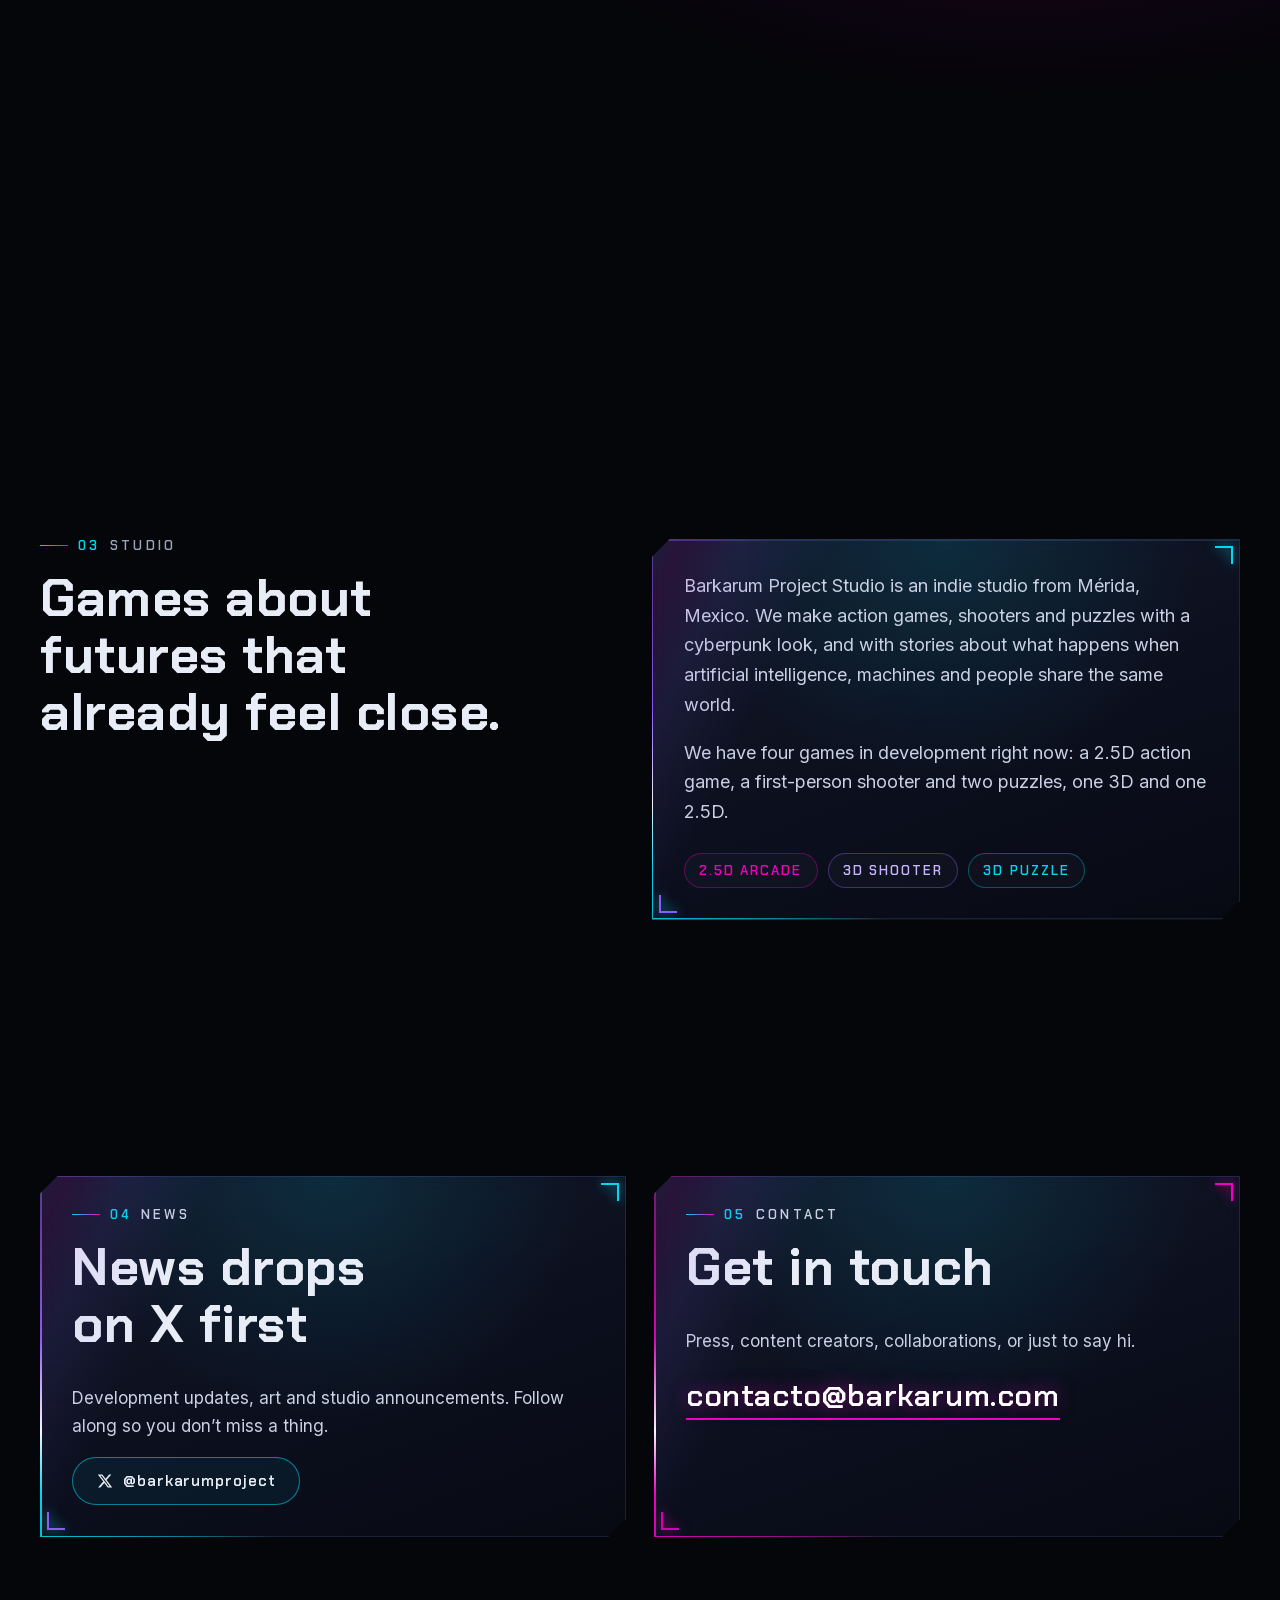
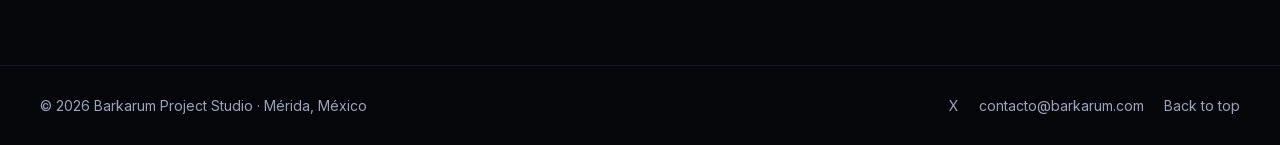
==== commit 4be6920c: "Sphere of Rings: disponible en App Store, botón de descarga Co-Authored-By: Claude Opus 5.5 <noreply" ====
--- a/index.html
+++ b/index.html
@@ -193,7 +193,7 @@
           <figure class="game-art sphere-art">
             <img src="img/sor-ipad-900.webp" srcset="img/sor-ipad-600.webp 600w, img/sor-ipad-900.webp 900w" sizes="(max-width: 1000px) 100vw, 600px" width="900" height="1200" loading="lazy" alt="Captura de Sphere of Rings en iPad: cinco anillos de colores giran alrededor de un núcleo con gemas." data-i18n-alt="sor.shot_alt">
             <div class="scanline"></div>
-            <span class="chip chip-status" data-i18n="common.dev">En desarrollo</span>
+            <span class="chip chip-status" data-i18n="sor.status">Disponible</span>
             <span class="chip chip-art" data-i18n="sor.shot_label">Captura del juego</span>
           </figure>
           <div class="game-body">
@@ -207,9 +207,12 @@
             <ul class="mini-facts" role="list">
               <li data-i18n="sor.f1">Cuatro dificultades, de Fácil a Experta</li>
               <li data-i18n="sor.f2">Sin conexión, sin anuncios y sin cuentas</li>
-              <li data-i18n="sor.f3">Plataformas previstas: iPhone y iPad</li>
+              <li data-i18n="sor.f3">Para iPhone y iPad</li>
               <li data-i18n="sor.f4">Interfaz en español</li>
             </ul>
+            <div class="game-cta">
+              <a class="btn btn-violet" href="https://apps.apple.com/app/id6829263493" rel="noopener" target="_blank" data-i18n="sor.cta">Descargar en App Store</a>
+            </div>
             <p class="legal-links">
               <a href="sphere-of-rings/privacy.html" data-i18n="sor.privacy">Privacidad</a>
               <a href="sphere-of-rings/support.html" data-i18n="sor.support">Soporte</a>
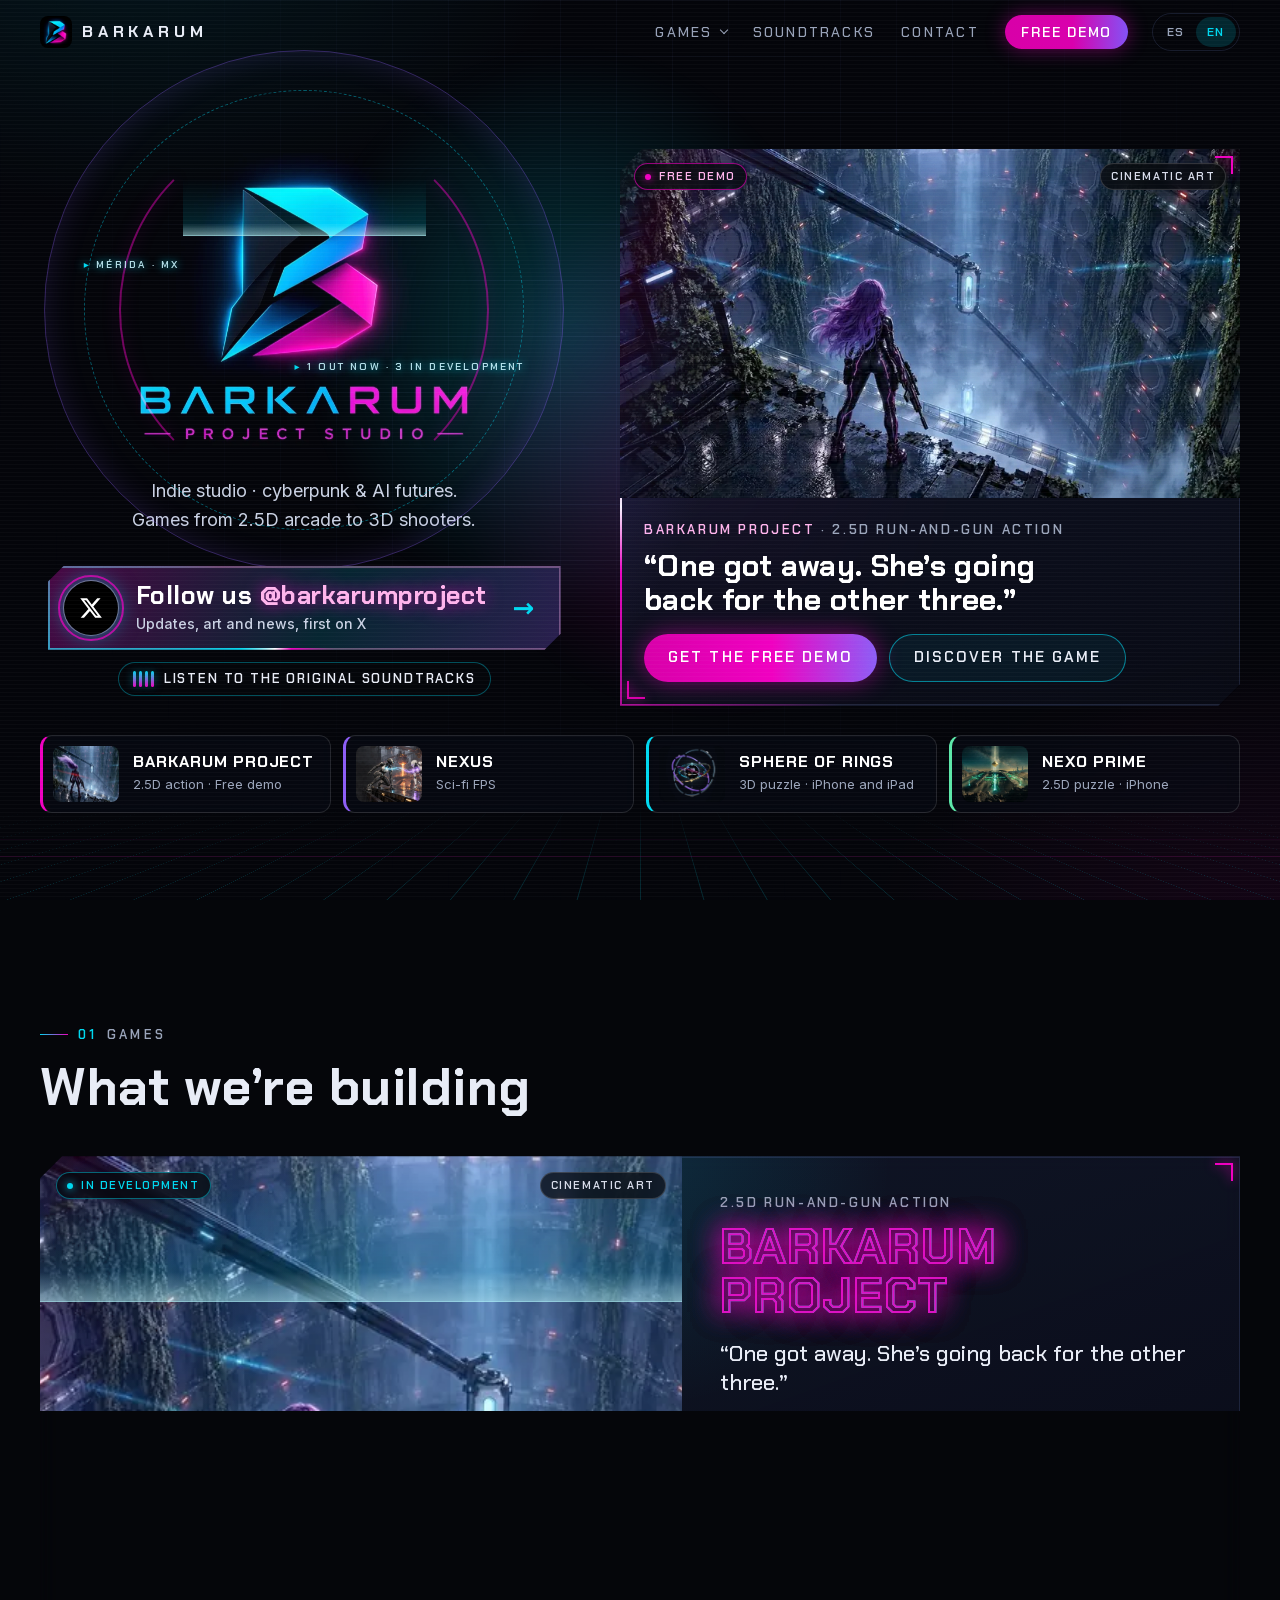
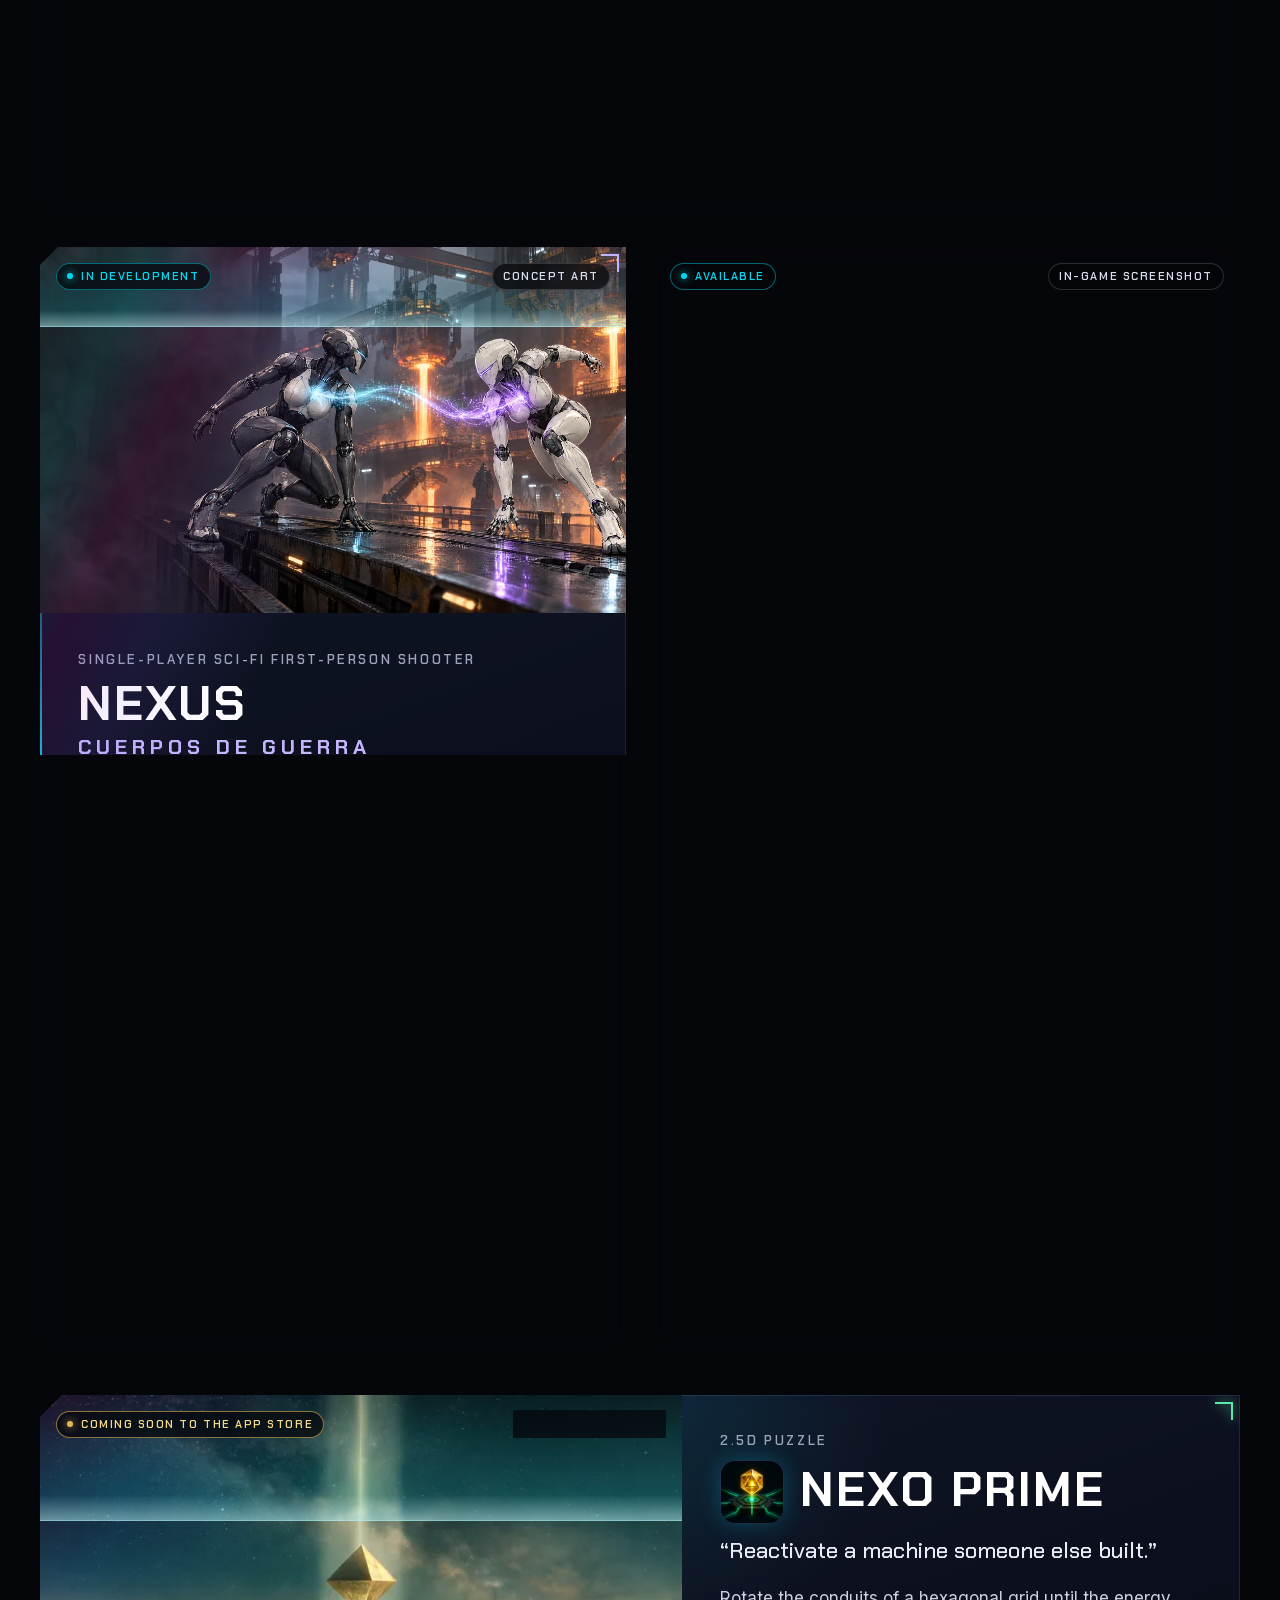
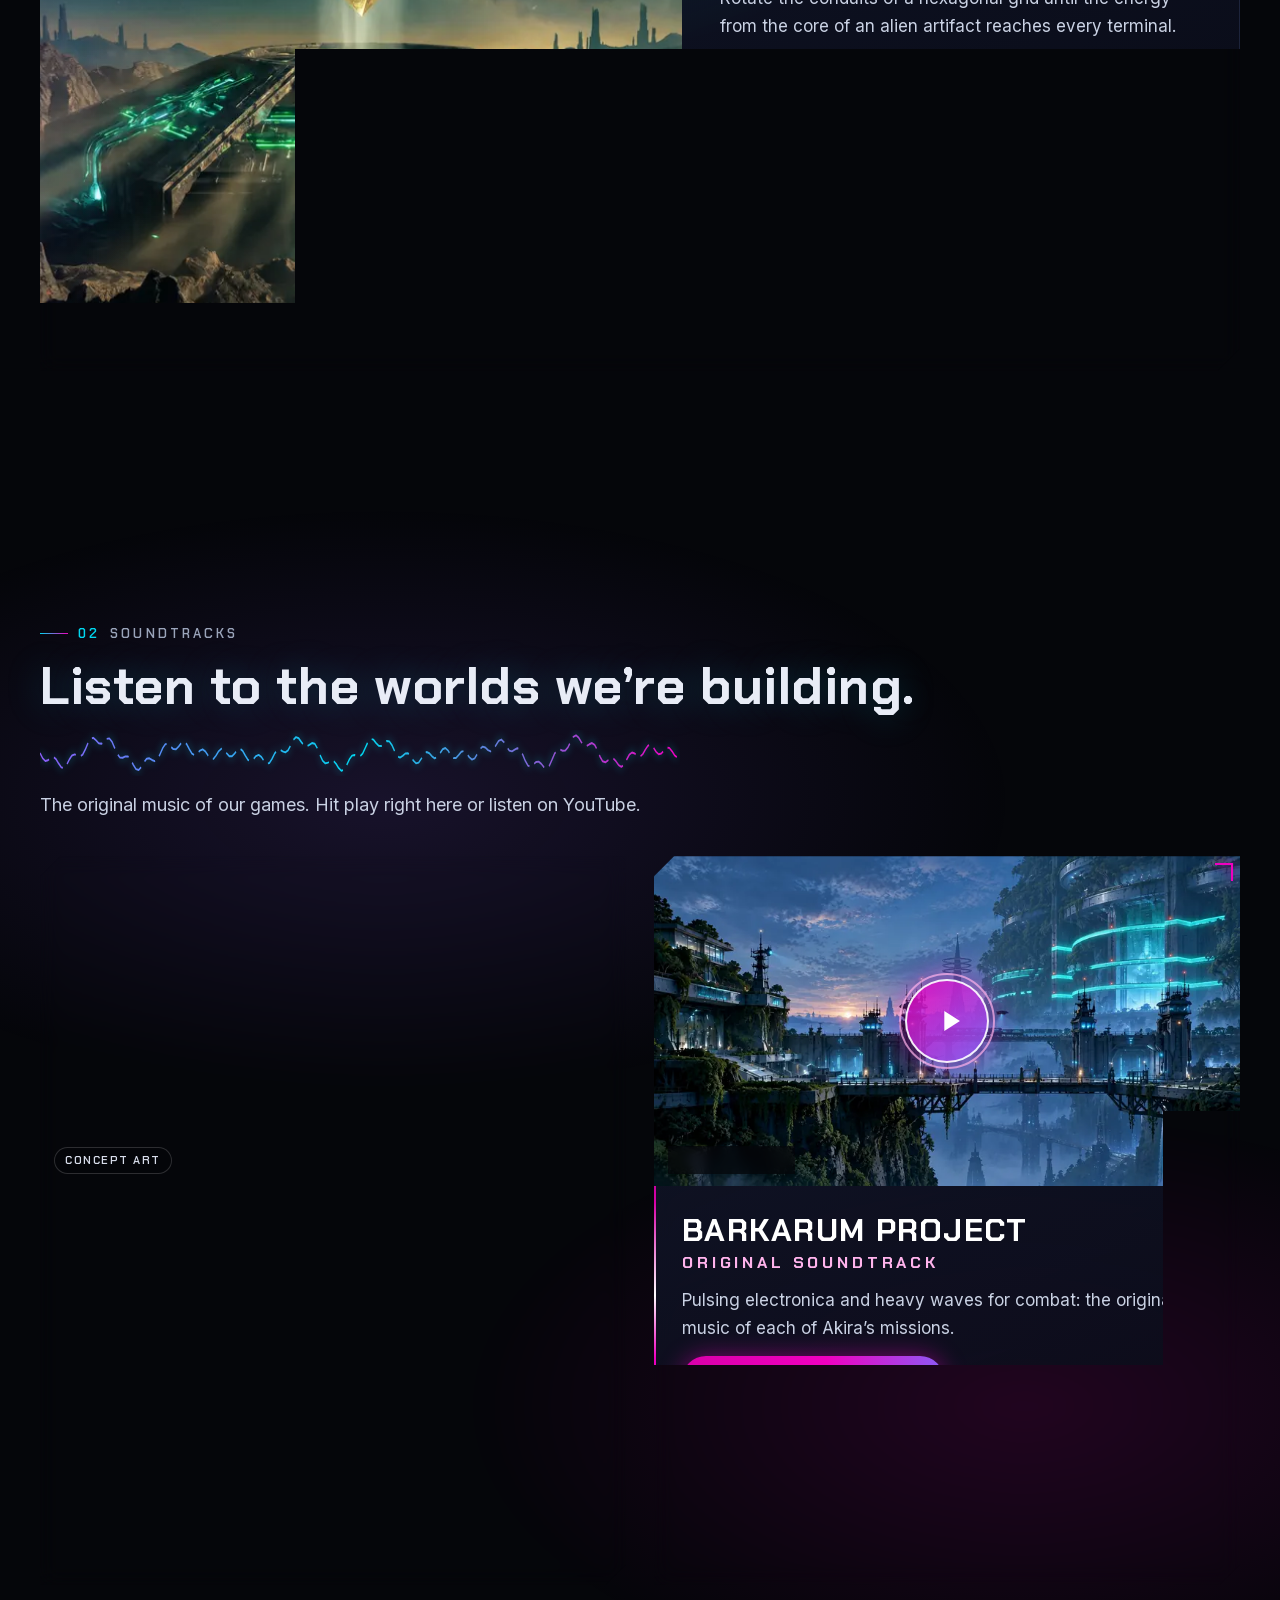
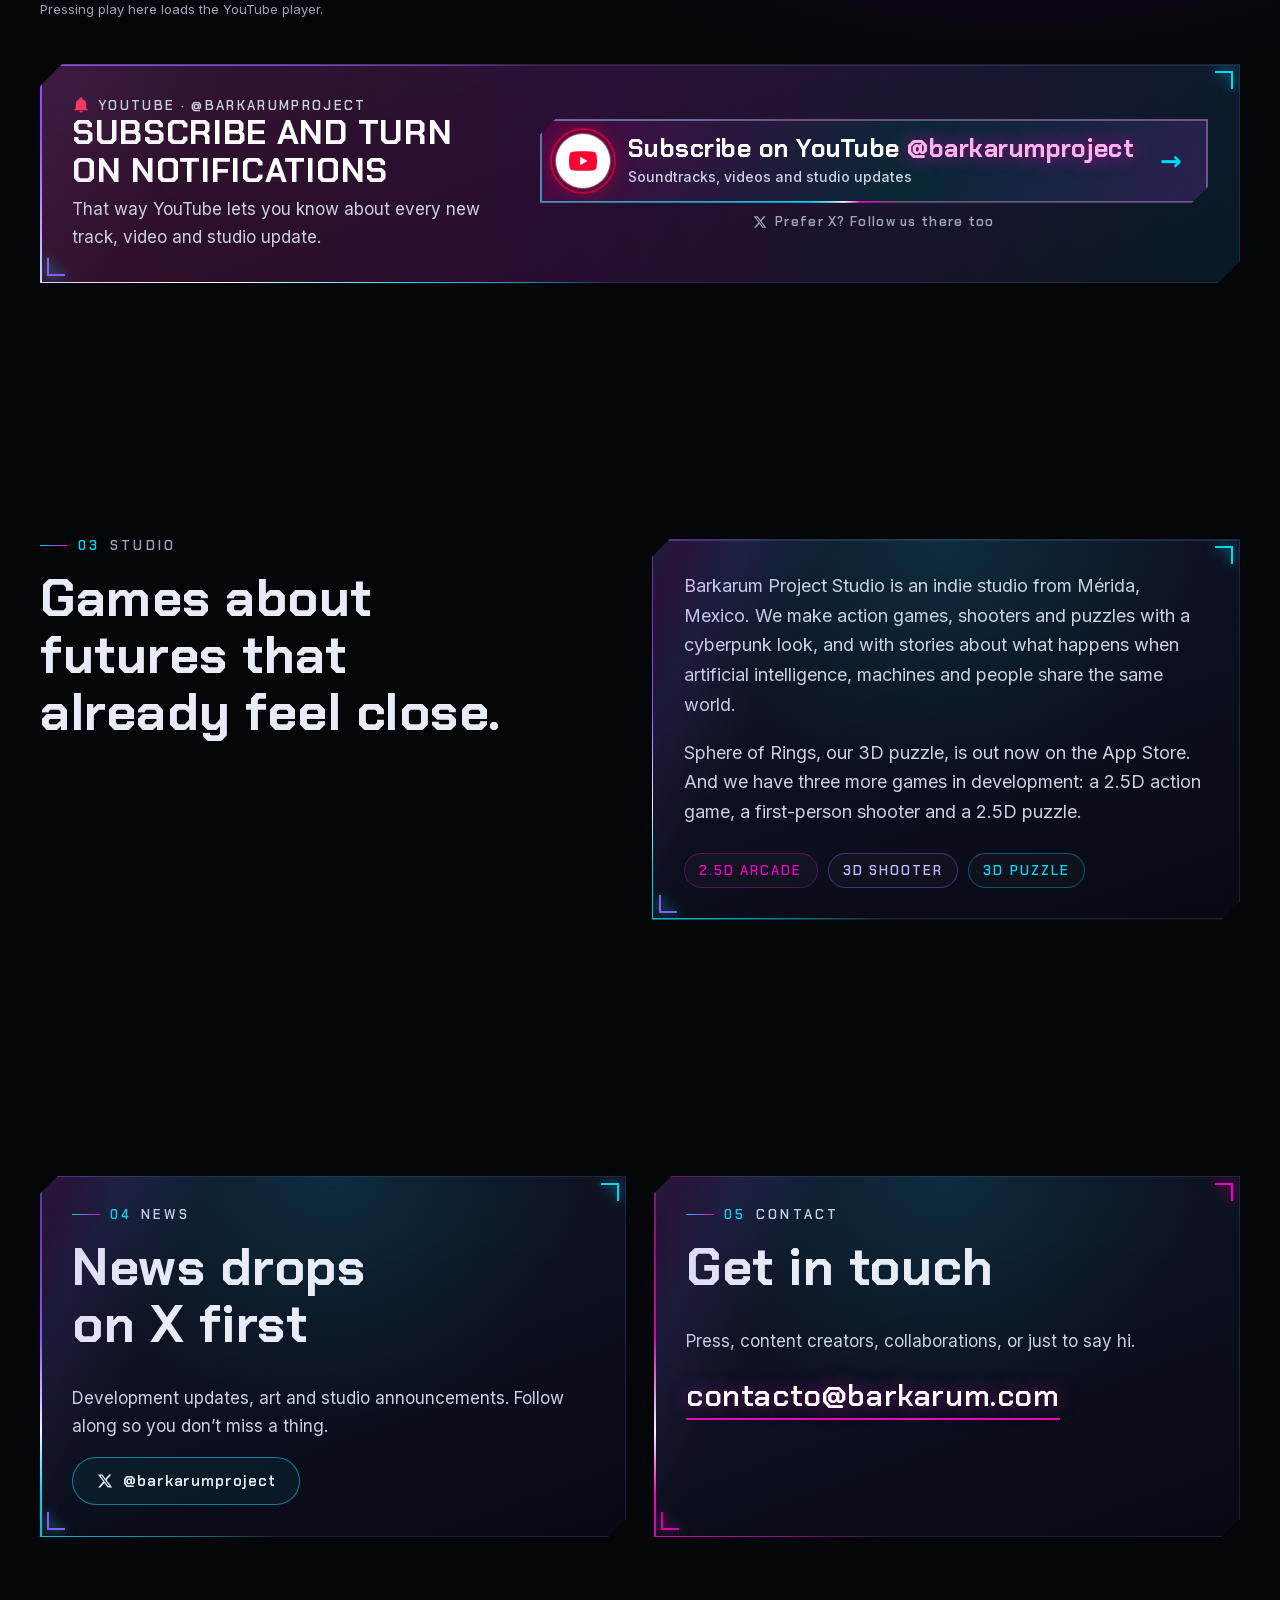
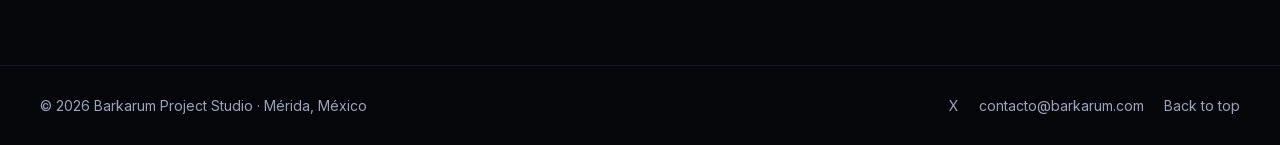
==== commit d1e150ea: "Portada: Sphere of Rings disponible, tres juegos en desarrollo - Etiqueta del logo: «1 disponible · " ====
--- a/index.html
+++ b/index.html
@@ -79,7 +79,7 @@
         <img class="hero-logo" src="img/logo-685.webp" width="685" height="563" alt="Barkarum Project Studio" fetchpriority="high">
         <div class="scanline" aria-hidden="true"></div>
         <span class="hud-label hl-left" aria-hidden="true">Mérida · MX</span>
-        <span class="hud-label hl-right" aria-hidden="true" data-i18n="hero.hud">4 juegos en desarrollo</span>
+        <span class="hud-label hl-right" aria-hidden="true" data-i18n="hero.hud">1 disponible · 3 en desarrollo</span>
       </div>
       <p class="hero-tagline" data-i18n="hero.tagline">Estudio indie · cyberpunk y futuros con IA. Juegos que van del arcade 2.5D a los shooters 3D.</p>
       </div>
@@ -343,7 +343,7 @@
       </div>
       <div class="holo holo-pad studio-text reveal" data-tilt>
         <p data-i18n="studio.p1">Barkarum Project Studio es un estudio indie de Mérida, México. Hacemos juegos de acción, shooters y puzzles con estética cyberpunk, y con historias sobre lo que pasa cuando la inteligencia artificial, las máquinas y las personas comparten el mismo mundo.</p>
-        <p data-i18n="studio.p2">Hoy tenemos cuatro juegos en desarrollo: uno de acción 2.5D, un shooter en primera persona y dos puzzles, uno 3D y otro 2.5D.</p>
+        <p data-i18n="studio.p2">Sphere of Rings, nuestro puzzle 3D, ya está disponible en App Store. Y tenemos tres juegos más en desarrollo: uno de acción 2.5D, un shooter en primera persona y un puzzle 2.5D.</p>
         <ul class="tags" role="list">
           <li data-i18n="studio.tag1">Arcade 2.5D</li>
           <li data-i18n="studio.tag2">Shooter 3D</li>
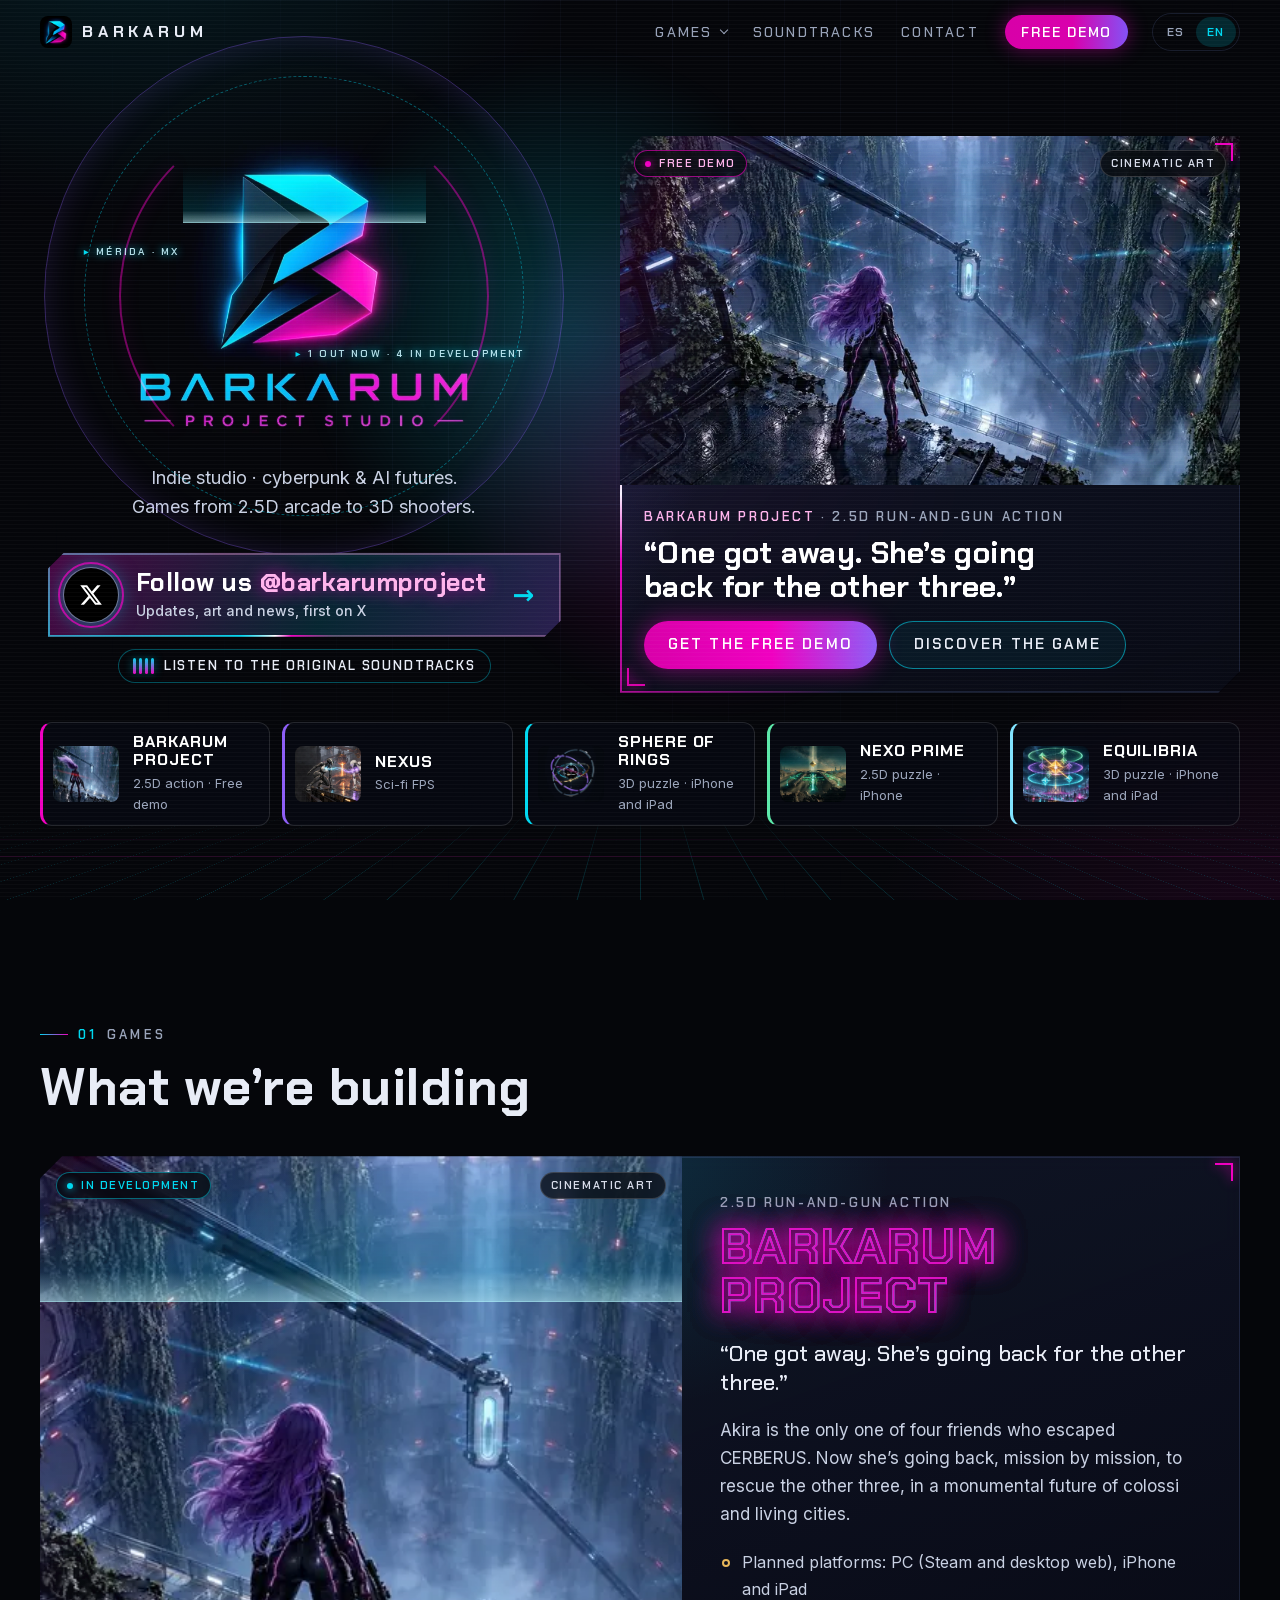
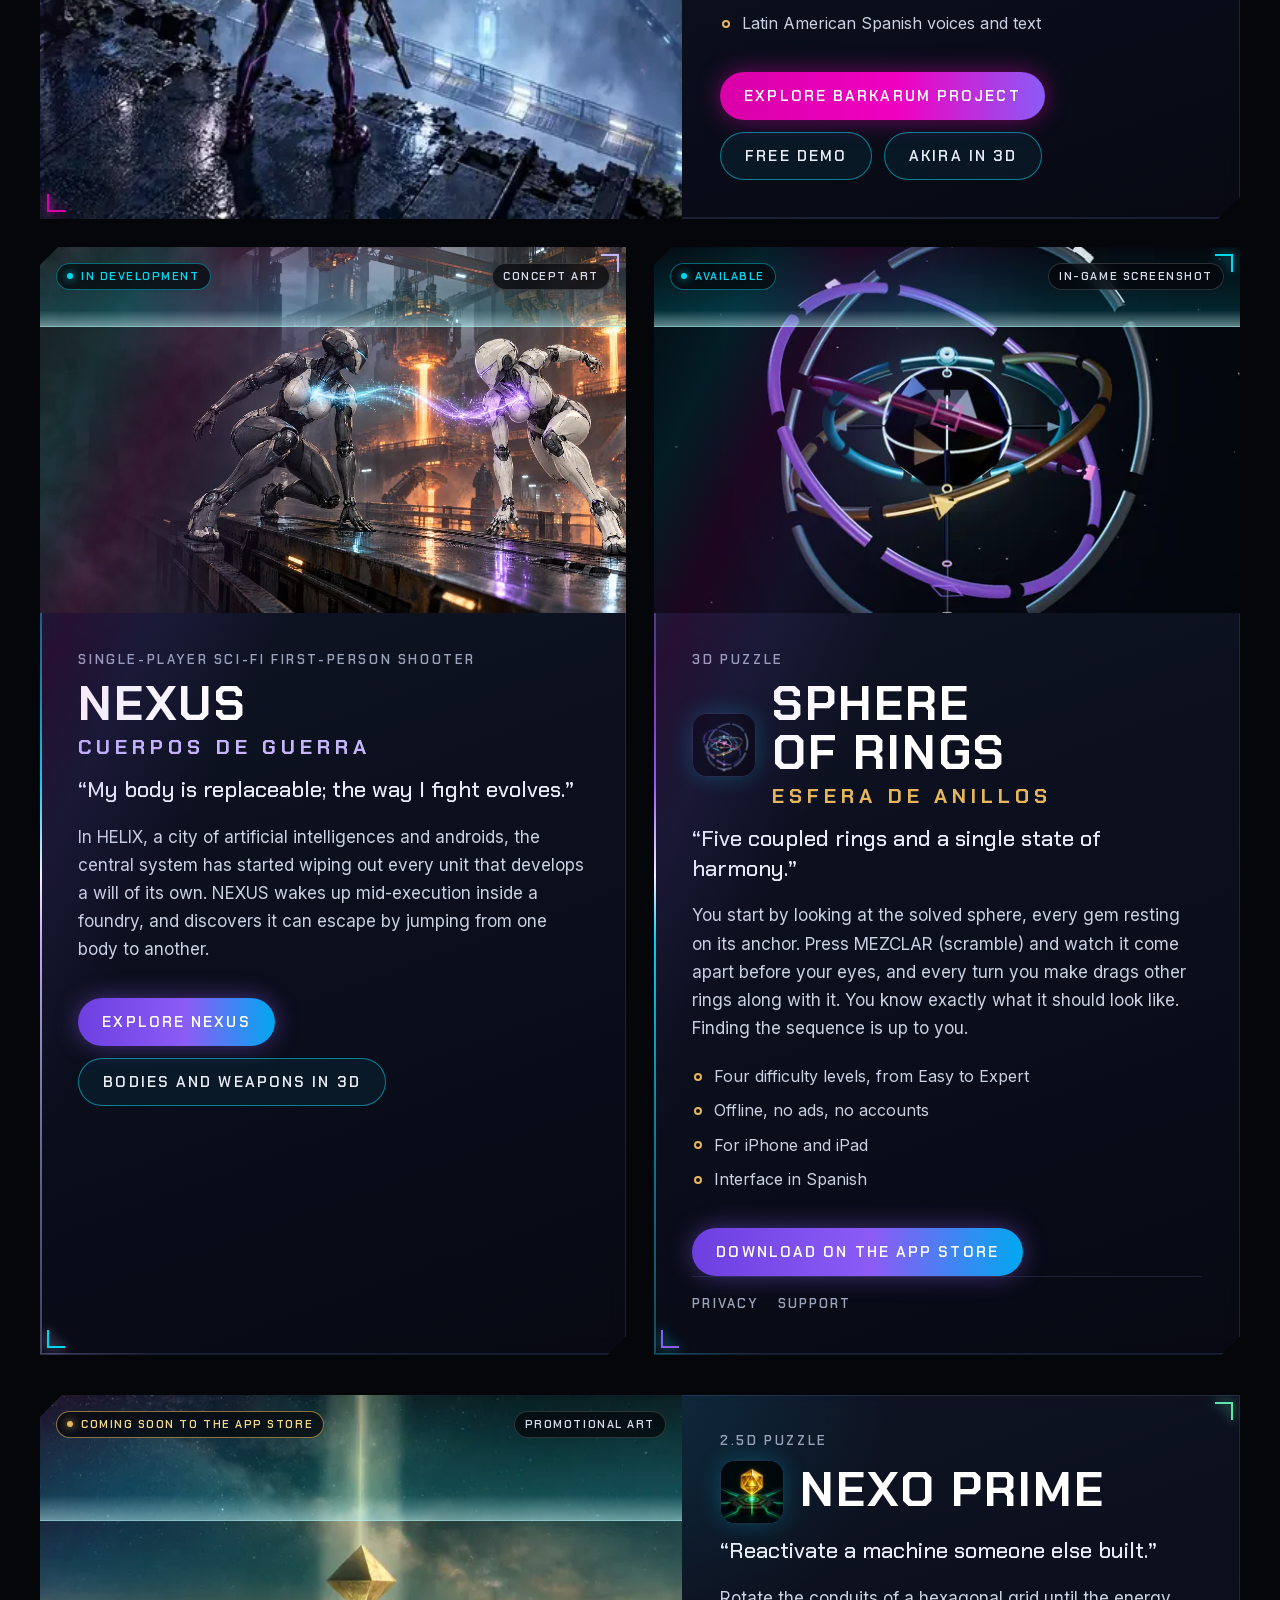
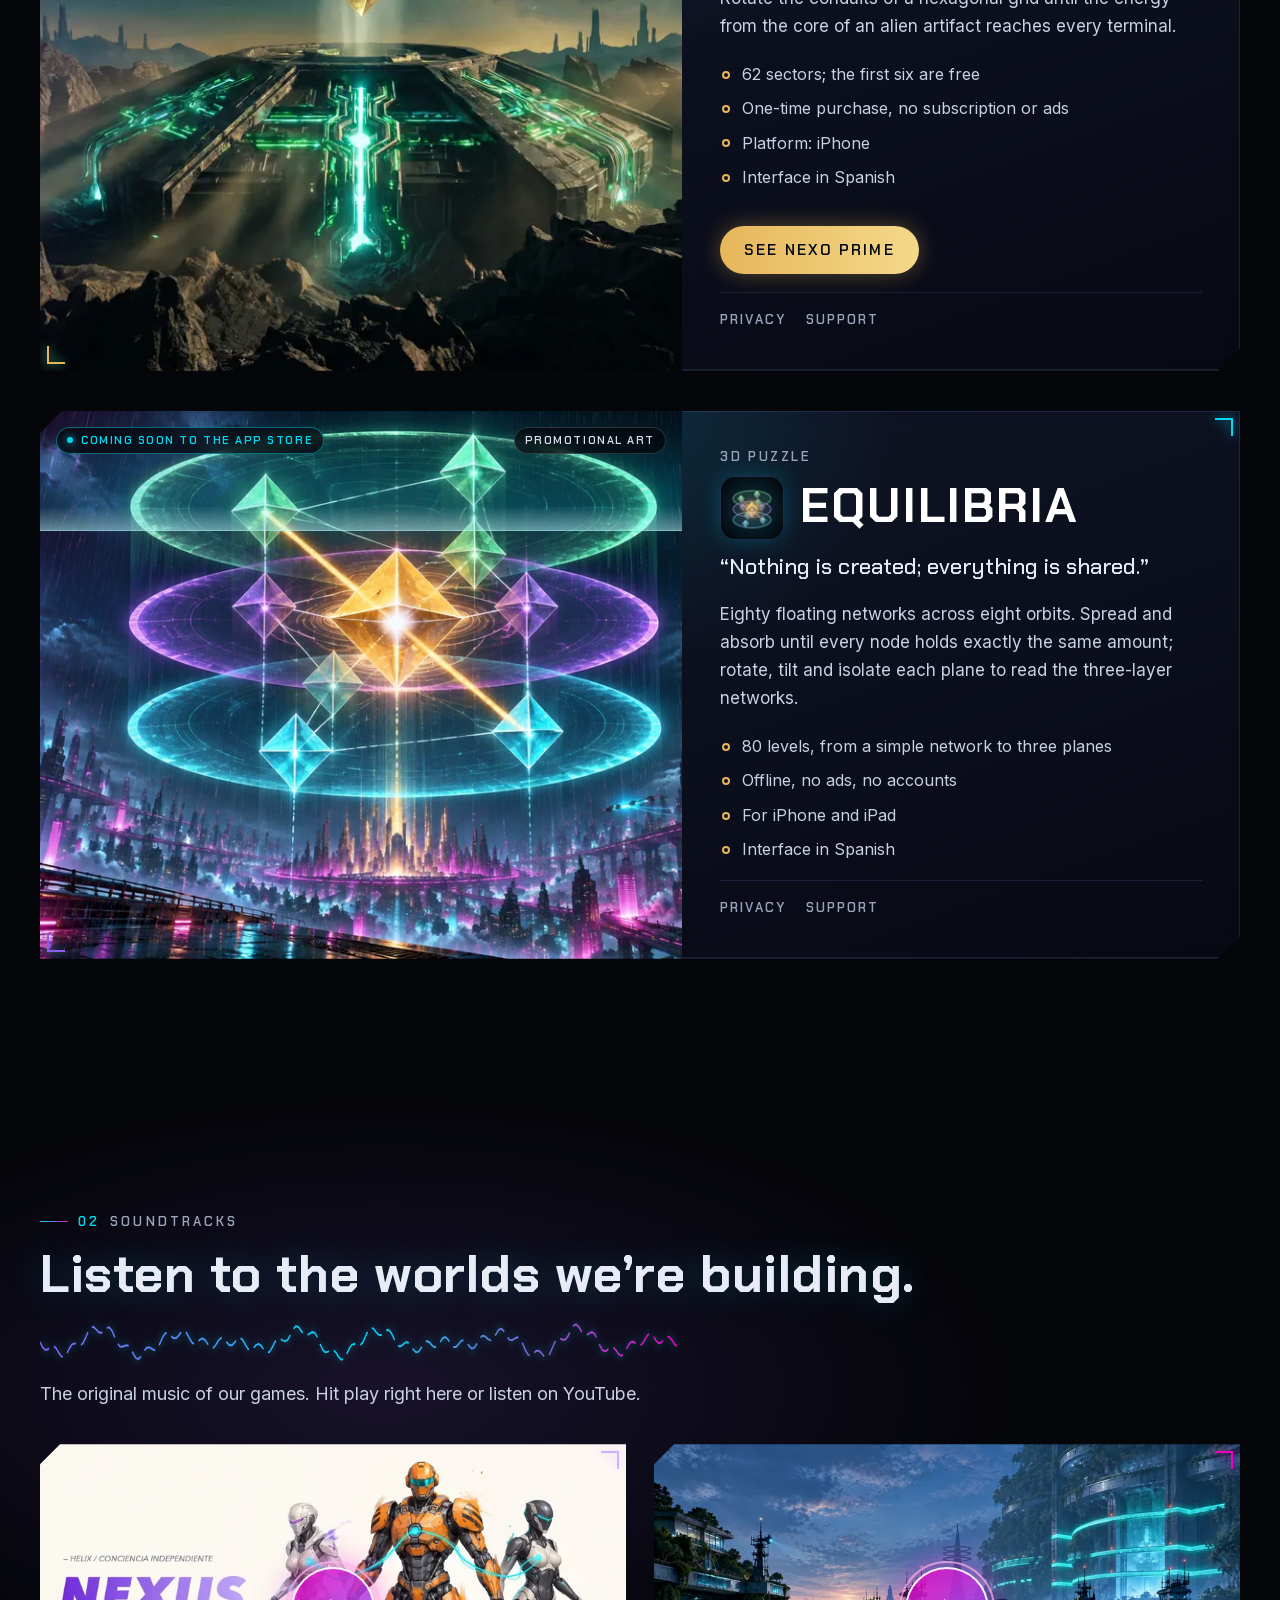
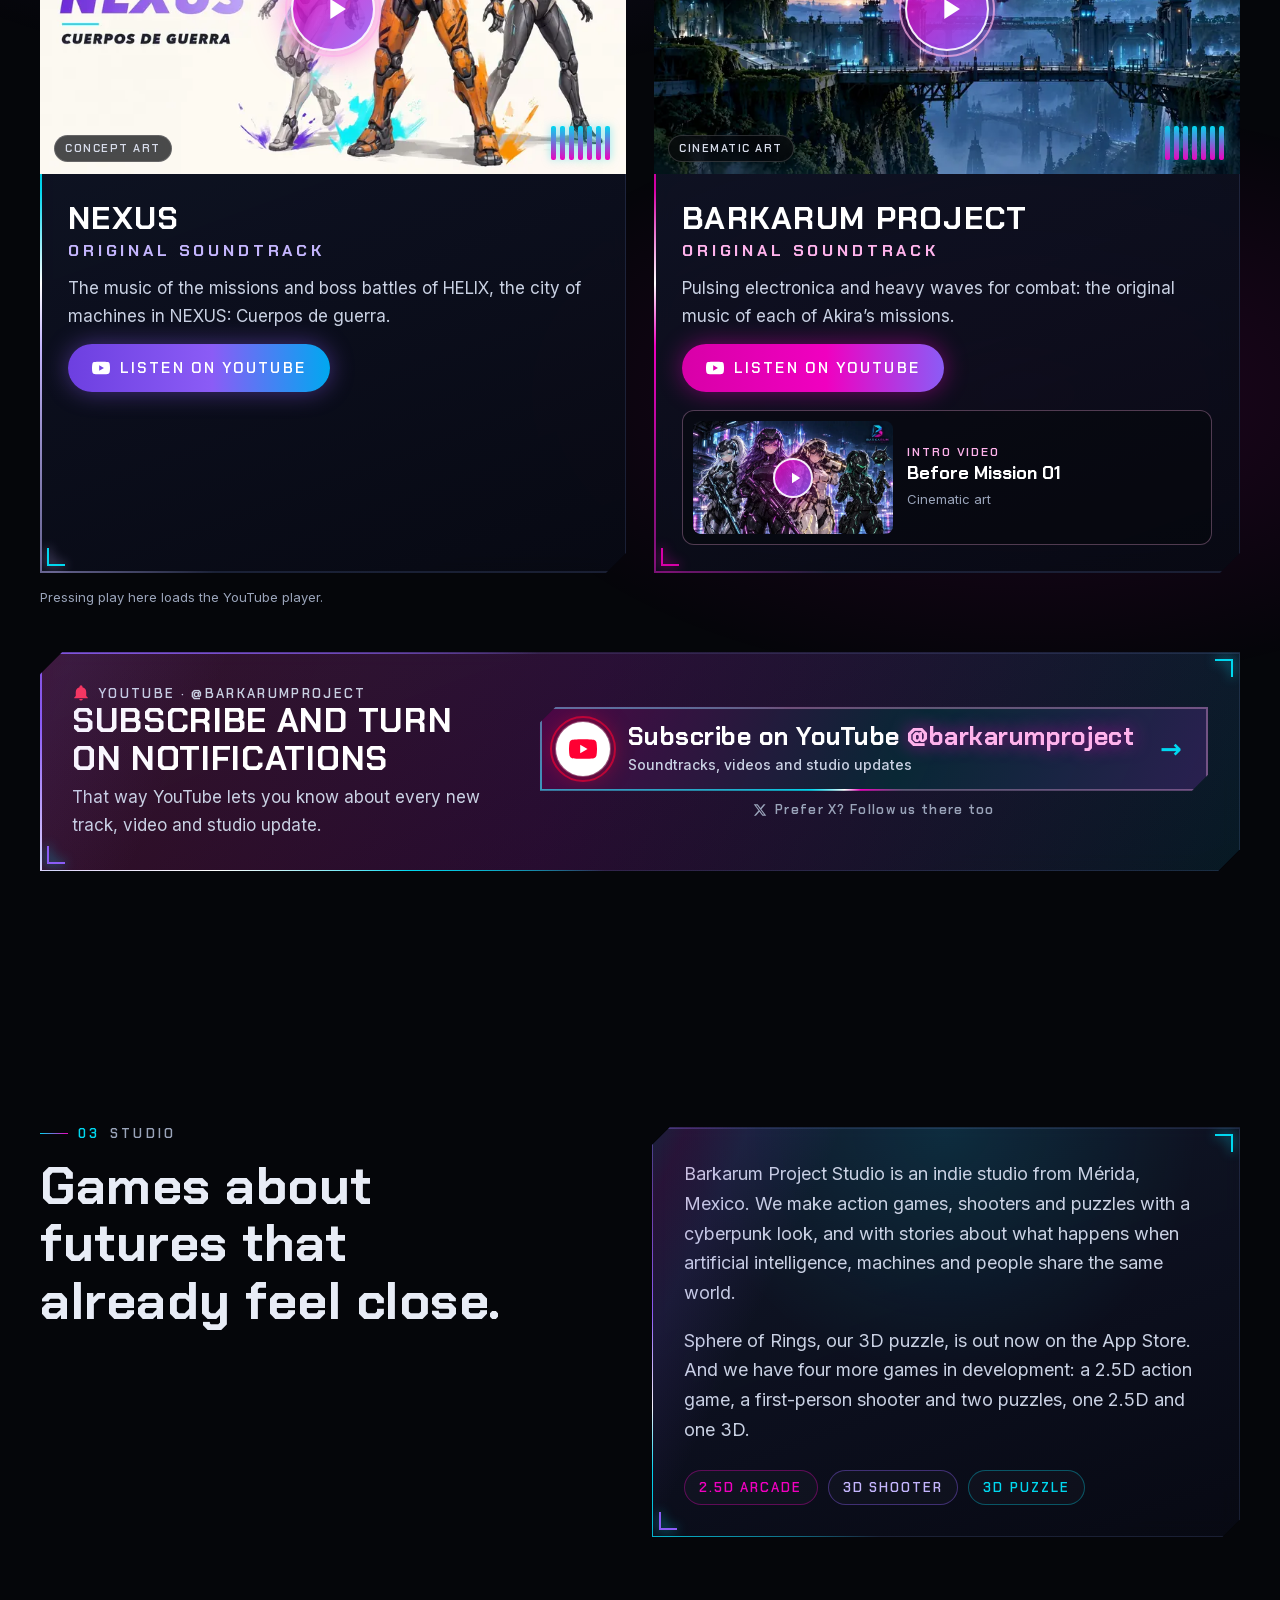
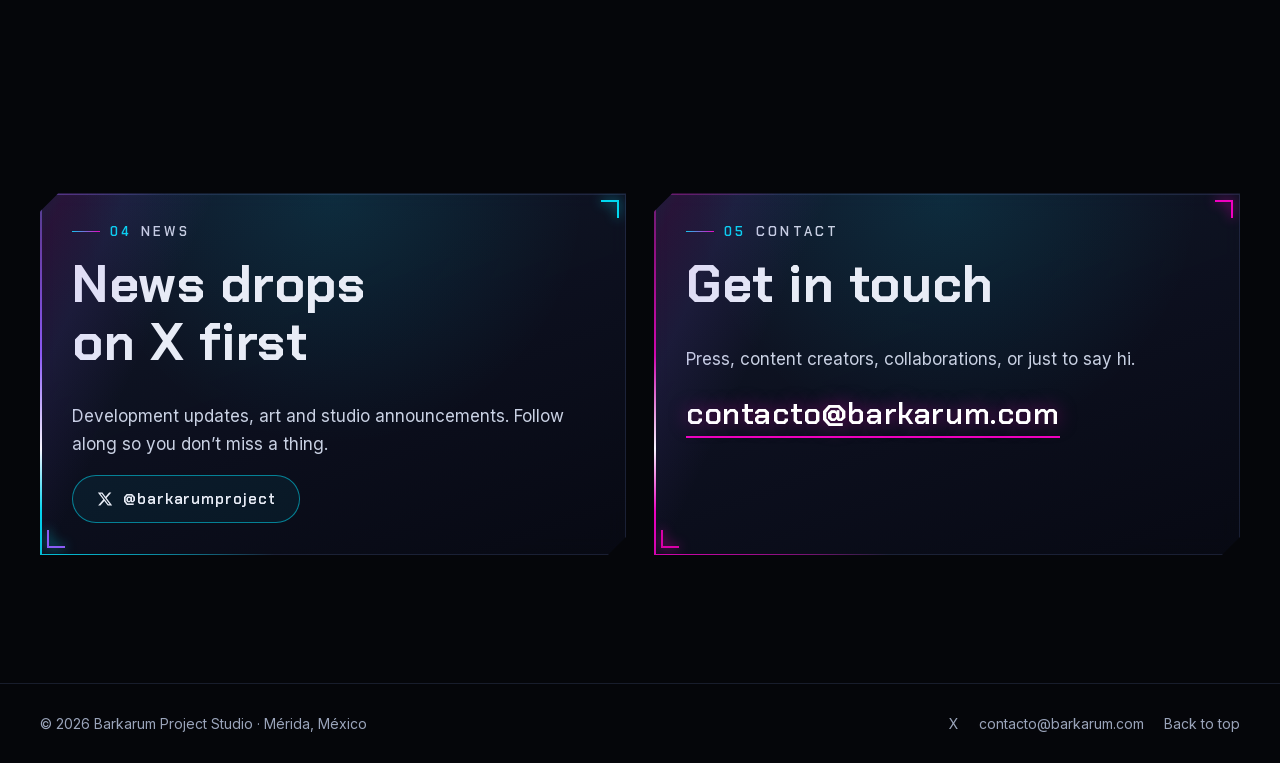
==== commit 64484e90: "Equilibria: tarjeta en la portada y páginas con la plantilla del sitio - Privacidad, soporte y tres " ====
--- a/index.html
+++ b/index.html
@@ -79,7 +79,7 @@
         <img class="hero-logo" src="img/logo-685.webp" width="685" height="563" alt="Barkarum Project Studio" fetchpriority="high">
         <div class="scanline" aria-hidden="true"></div>
         <span class="hud-label hl-left" aria-hidden="true">Mérida · MX</span>
-        <span class="hud-label hl-right" aria-hidden="true" data-i18n="hero.hud">1 disponible · 3 en desarrollo</span>
+        <span class="hud-label hl-right" aria-hidden="true" data-i18n="hero.hud">1 disponible · 4 en desarrollo</span>
       </div>
       <p class="hero-tagline" data-i18n="hero.tagline">Estudio indie · cyberpunk y futuros con IA. Juegos que van del arcade 2.5D a los shooters 3D.</p>
       </div>
@@ -130,6 +130,10 @@
       <a class="hero-game" href="nexo-prime/index.html" style="--c: #5BE8A8">
         <img src="img/nexo-keyart-1024.webp" width="1024" height="572" loading="lazy" alt="">
         <span><strong>Nexo Prime</strong><small data-i18n="strip.nexo">Puzzle 2.5D · iPhone</small></span>
+      </a>
+      <a class="hero-game" href="#equilibria" style="--c: #7FE3FF">
+        <img src="img/equilibria-keyart-1024.webp" width="1024" height="572" loading="lazy" alt="">
+        <span><strong>Equilibria</strong><small data-i18n="strip.eq">Puzzle 3D · iPhone y iPad</small></span>
       </a>
     </nav>
   </section>
@@ -254,6 +258,36 @@
         </div>
         <div class="holo-sheen"></div>
       </article>
+
+      <!-- Equilibria -->
+      <article class="holo game-feature reveal" id="equilibria" aria-labelledby="eq-title" data-tilt style="--c: #7FE3FF">
+        <figure class="game-art">
+          <img src="img/equilibria-keyart-1920.webp" srcset="img/equilibria-keyart-1024.webp 1024w, img/equilibria-keyart-1920.webp 1920w" sizes="(max-width: 1000px) 100vw, 640px" width="1920" height="1072" loading="lazy" alt="Tres planos holográficos de luz cian, violeta y verde flotan sobre una ciudad cyberpunk bajo la lluvia, con nodos de cristal y un núcleo dorado unidos por un puente de luz." data-i18n-alt="eq.alt">
+          <div class="scanline"></div>
+          <span class="chip chip-status" data-i18n="eq.soon">Próximamente en App Store</span>
+          <span class="chip chip-art" data-i18n="eq.art">Arte promocional</span>
+        </figure>
+        <div class="game-body">
+          <p class="genre" data-i18n="eq.genre">Puzzle 3D</p>
+          <div class="sor-head">
+            <img class="sor-icon" src="img/equilibria-icon-256.webp" width="256" height="256" loading="lazy" alt="Ícono de Equilibria" data-i18n-alt="eq.icon_alt">
+            <h3 id="eq-title" class="game-title">Equilibria</h3>
+          </div>
+          <p class="tagline" data-i18n="eq.quote">«Nada se crea, todo se reparte.»</p>
+          <p data-i18n="eq.p1">Ochenta redes flotantes en ocho órbitas. Reparte y absorbe hasta que cada nodo sostenga exactamente lo mismo; gira, inclina y aísla cada plano para leer las redes de tres capas.</p>
+          <ul class="mini-facts" role="list">
+            <li data-i18n="eq.f1">80 niveles, de una red sencilla a tres planos</li>
+            <li data-i18n="eq.f2">Sin conexión, sin anuncios y sin cuentas</li>
+            <li data-i18n="eq.f3">Para iPhone y iPad</li>
+            <li data-i18n="eq.f4">Interfaz en español</li>
+          </ul>
+          <p class="legal-links">
+            <a href="equilibria/privacidad.html" data-i18n="eq.privacy">Privacidad</a>
+            <a href="equilibria/soporte.html" data-i18n="eq.support">Soporte</a>
+          </p>
+        </div>
+        <div class="holo-sheen"></div>
+      </article>
     </div>
   </section>
 
@@ -343,7 +377,7 @@
       </div>
       <div class="holo holo-pad studio-text reveal" data-tilt>
         <p data-i18n="studio.p1">Barkarum Project Studio es un estudio indie de Mérida, México. Hacemos juegos de acción, shooters y puzzles con estética cyberpunk, y con historias sobre lo que pasa cuando la inteligencia artificial, las máquinas y las personas comparten el mismo mundo.</p>
-        <p data-i18n="studio.p2">Sphere of Rings, nuestro puzzle 3D, ya está disponible en App Store. Y tenemos tres juegos más en desarrollo: uno de acción 2.5D, un shooter en primera persona y un puzzle 2.5D.</p>
+        <p data-i18n="studio.p2">Sphere of Rings, nuestro puzzle 3D, ya está disponible en App Store. Y tenemos cuatro juegos más en desarrollo: uno de acción 2.5D, un shooter en primera persona y dos puzzles, uno 2.5D y otro 3D.</p>
         <ul class="tags" role="list">
           <li data-i18n="studio.tag1">Arcade 2.5D</li>
           <li data-i18n="studio.tag2">Shooter 3D</li>
--- a/css/home.css
+++ b/css/home.css
@@ -41,7 +41,7 @@
 .hero-spot-cta { display: flex; flex-wrap: wrap; gap: 12px; margin-top: 6px; }
 
 /* Franja con los tres juegos */
-.hero-games { display: grid; grid-template-columns: repeat(4, minmax(0, 1fr)); gap: 12px; }
+.hero-games { display: grid; grid-template-columns: repeat(5, minmax(0, 1fr)); gap: 12px; }
 .hero-game { display: flex; align-items: center; gap: 14px; min-height: 76px; padding: 10px; color: #fff; text-decoration: none; background: rgba(8, 10, 20, .62); border: 1px solid rgba(255, 255, 255, .12); border-left: 3px solid var(--c); border-radius: 12px; -webkit-backdrop-filter: blur(8px); backdrop-filter: blur(8px); transition: border-color .2s, box-shadow .2s, transform .2s; }
 .hero-game:hover { color: #fff; border-color: var(--c); box-shadow: 0 0 24px color-mix(in srgb, var(--c) 40%, transparent); transform: translateY(-2px); }
 .hero-game img { flex: none; width: 66px; height: 56px; object-fit: cover; border-radius: 8px; }
@@ -183,8 +183,8 @@
   .hero-games { grid-template-columns: 1fr; }
   .hero-game { min-height: 64px; }
   .hero-game img { width: 72px; height: 48px; }
-  .holo-nexo .game-art .chip-art { top: auto; right: 12px; bottom: 12px; }
-  .holo-nexo .game-art .chip-status { left: 12px; top: 12px; }
+  .holo-nexo .game-art .chip-art, #equilibria .game-art .chip-art { top: auto; right: 12px; bottom: 12px; }
+  .holo-nexo .game-art .chip-status, #equilibria .game-art .chip-status { left: 12px; top: 12px; }
   .logo-holo .hud-label { display: none; }
   .game-cta .btn { flex: 1 1 auto; }
 }
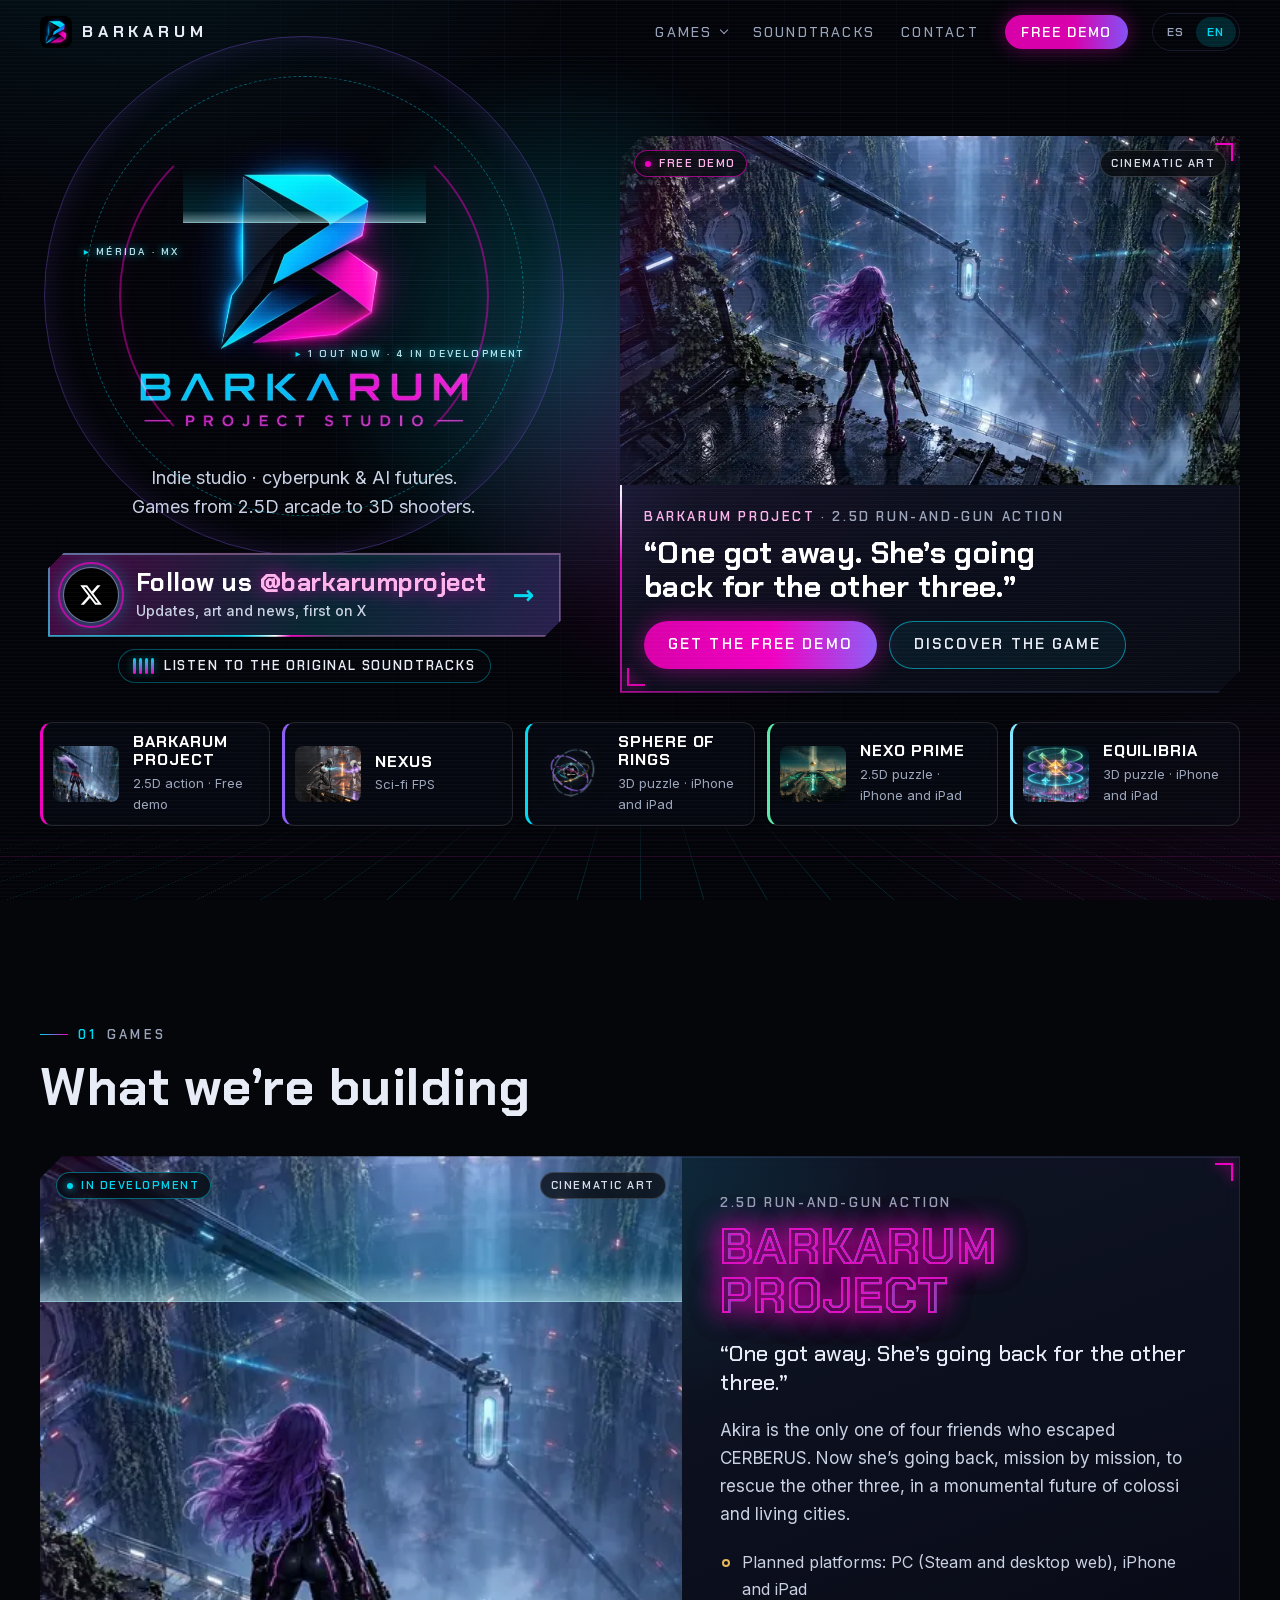
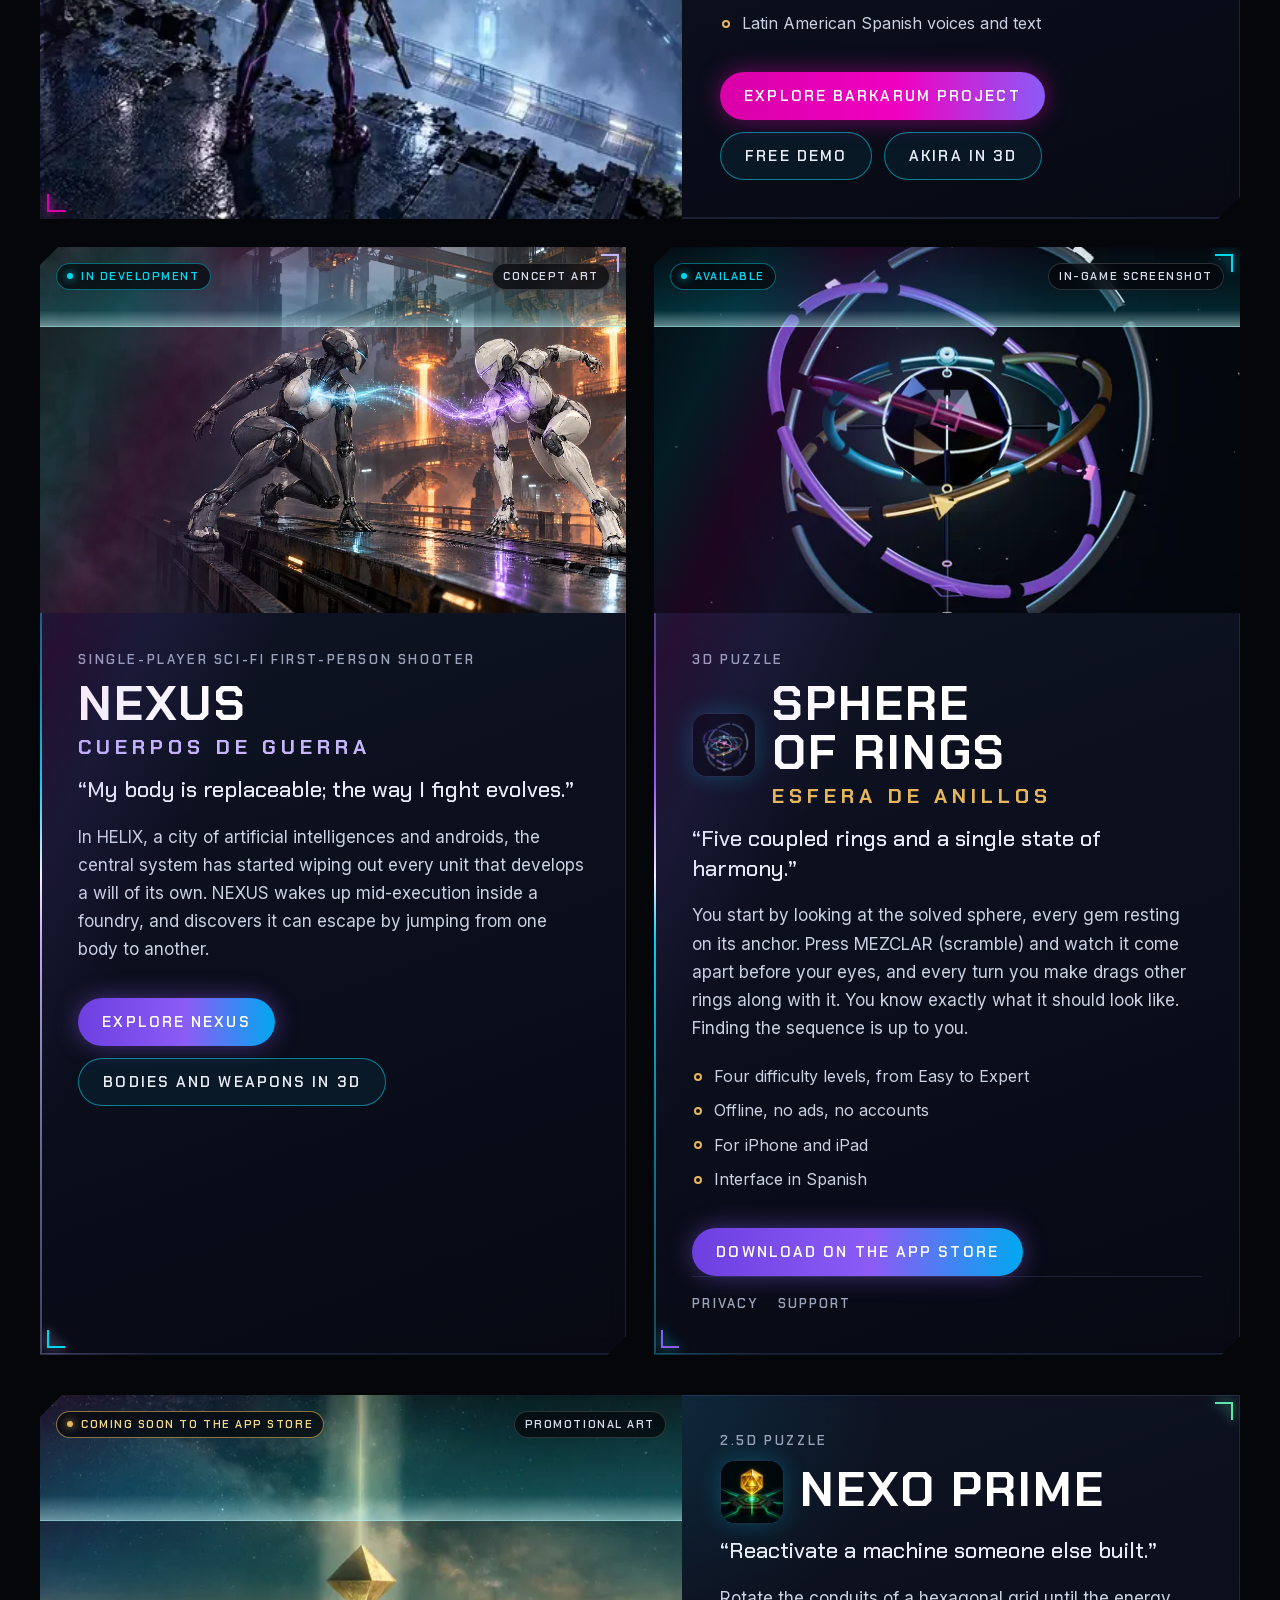
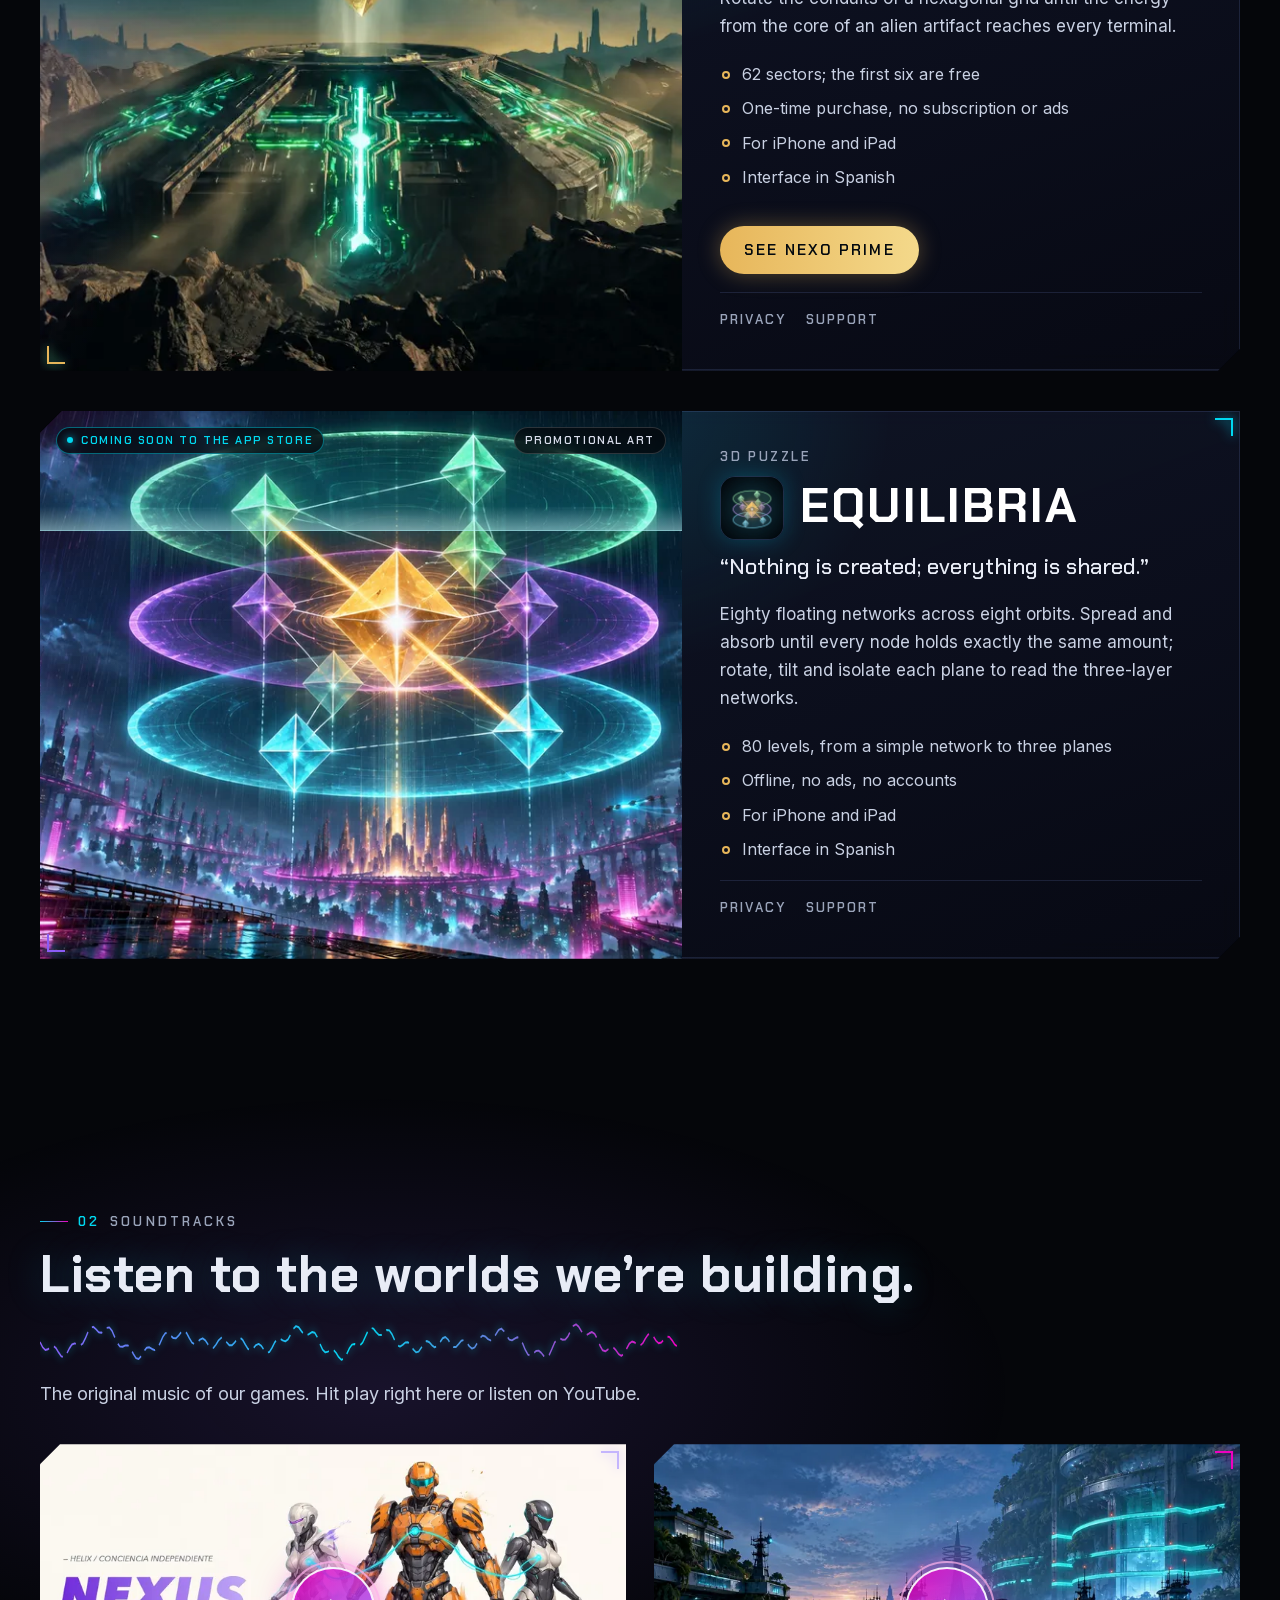
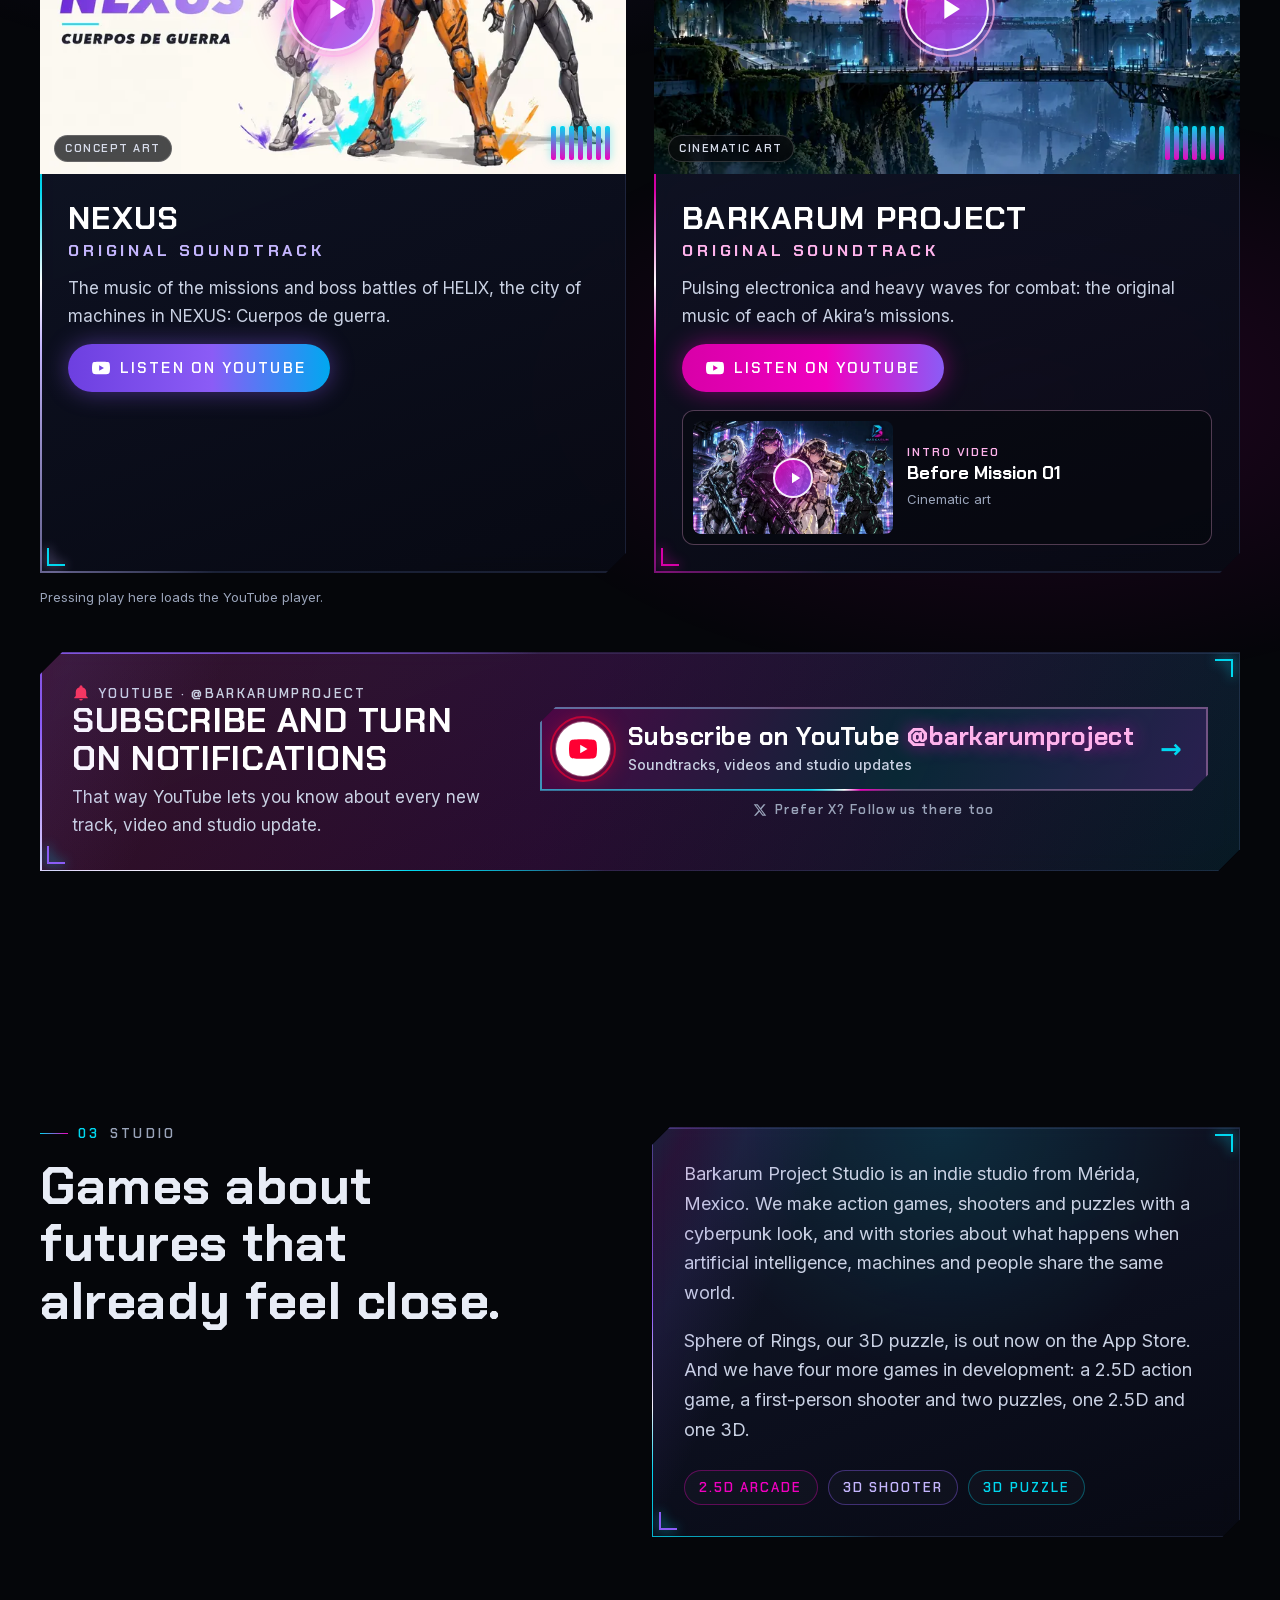
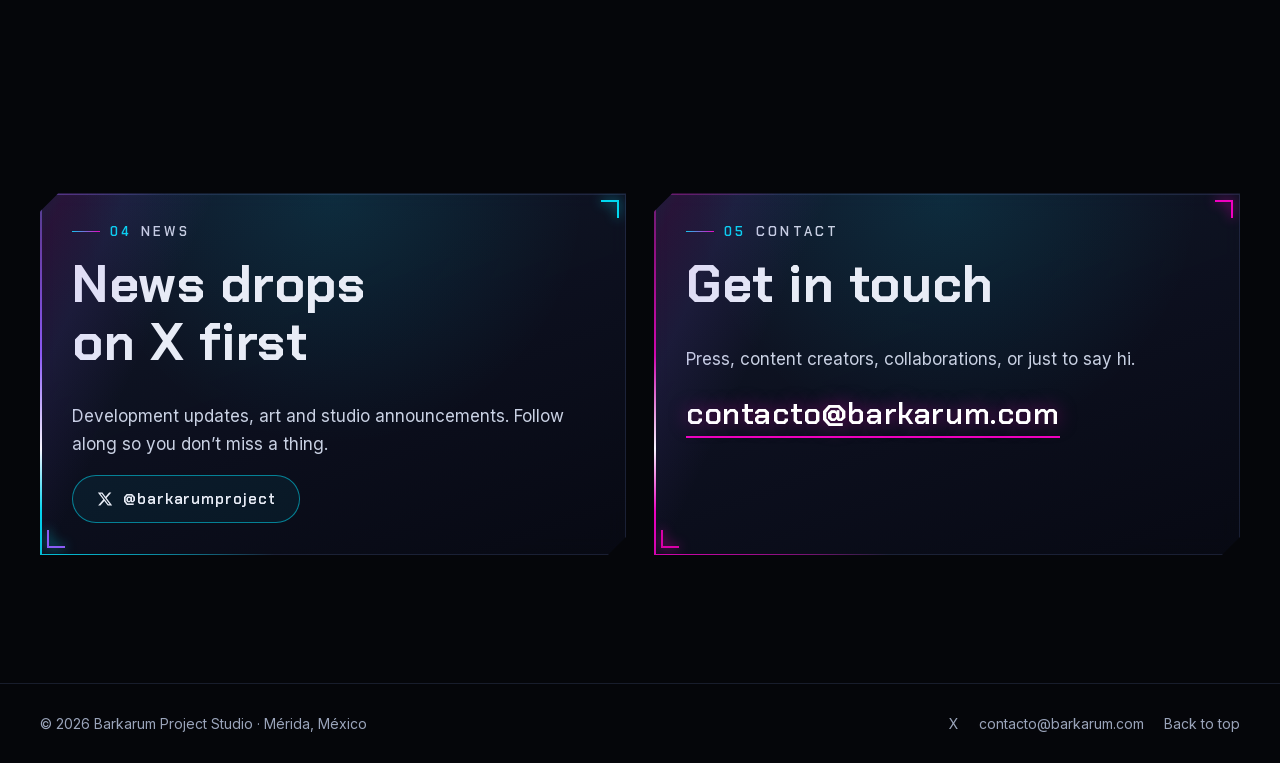
==== commit ddfabdf4: "Nexo Prime: galería de capturas y disponible para iPhone y iPad - Nueva sección «02 Capturas» en la " ====
--- a/index.html
+++ b/index.html
@@ -49,7 +49,7 @@
           <a href="barkarum-project/index.html"><strong>Barkarum Project</strong><span data-i18n="gnav.bp">Acción run-and-gun 2.5D</span></a>
           <a href="nexus/index.html"><strong>NEXUS</strong><span data-i18n="gnav.nx">FPS de ciencia ficción</span></a>
           <a href="#sphere-of-rings"><strong>Sphere of Rings</strong><span data-i18n="gnav.sor">Puzzle 3D para iPhone y iPad</span></a>
-          <a href="nexo-prime/index.html"><strong>Nexo Prime</strong><span data-i18n="gnav.nexo">Puzzle 2.5D para iPhone</span></a>
+          <a href="nexo-prime/index.html"><strong>Nexo Prime</strong><span data-i18n="gnav.nexo">Puzzle 2.5D para iPhone y iPad</span></a>
         </div>
       </div>
       <a href="#bandas-sonoras" data-i18n="gnav.ost">Bandas sonoras</a>
@@ -129,7 +129,7 @@
       </a>
       <a class="hero-game" href="nexo-prime/index.html" style="--c: #5BE8A8">
         <img src="img/nexo-keyart-1024.webp" width="1024" height="572" loading="lazy" alt="">
-        <span><strong>Nexo Prime</strong><small data-i18n="strip.nexo">Puzzle 2.5D · iPhone</small></span>
+        <span><strong>Nexo Prime</strong><small data-i18n="strip.nexo">Puzzle 2.5D · iPhone y iPad</small></span>
       </a>
       <a class="hero-game" href="#equilibria" style="--c: #7FE3FF">
         <img src="img/equilibria-keyart-1024.webp" width="1024" height="572" loading="lazy" alt="">
@@ -245,7 +245,7 @@
           <ul class="mini-facts" role="list">
             <li data-i18n="nexo.f1">62 sectores; los primeros seis son gratis</li>
             <li data-i18n="nexo.f2">Compra única, sin suscripción ni anuncios</li>
-            <li data-i18n="nexo.f3">Plataforma: iPhone</li>
+            <li data-i18n="nexo.f3">Para iPhone y iPad</li>
             <li data-i18n="nexo.f4">Interfaz en español</li>
           </ul>
           <div class="game-cta">
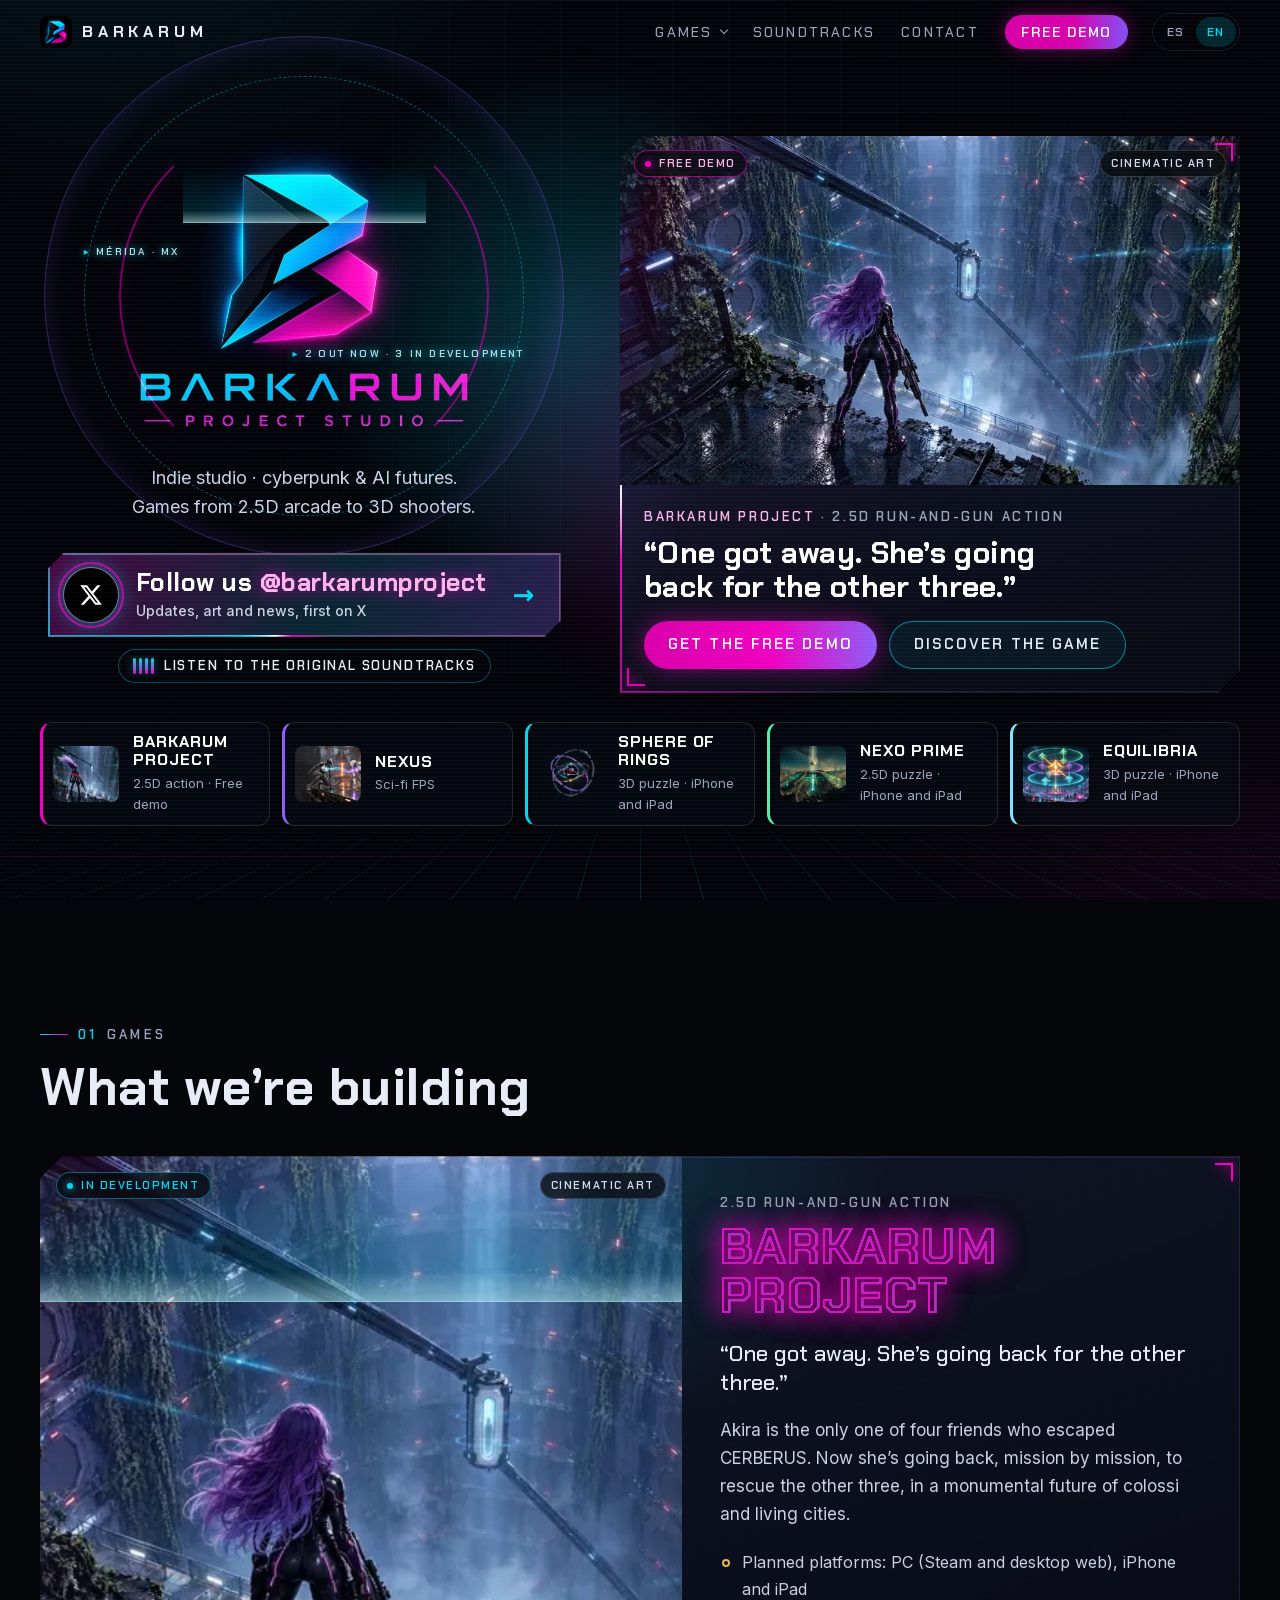
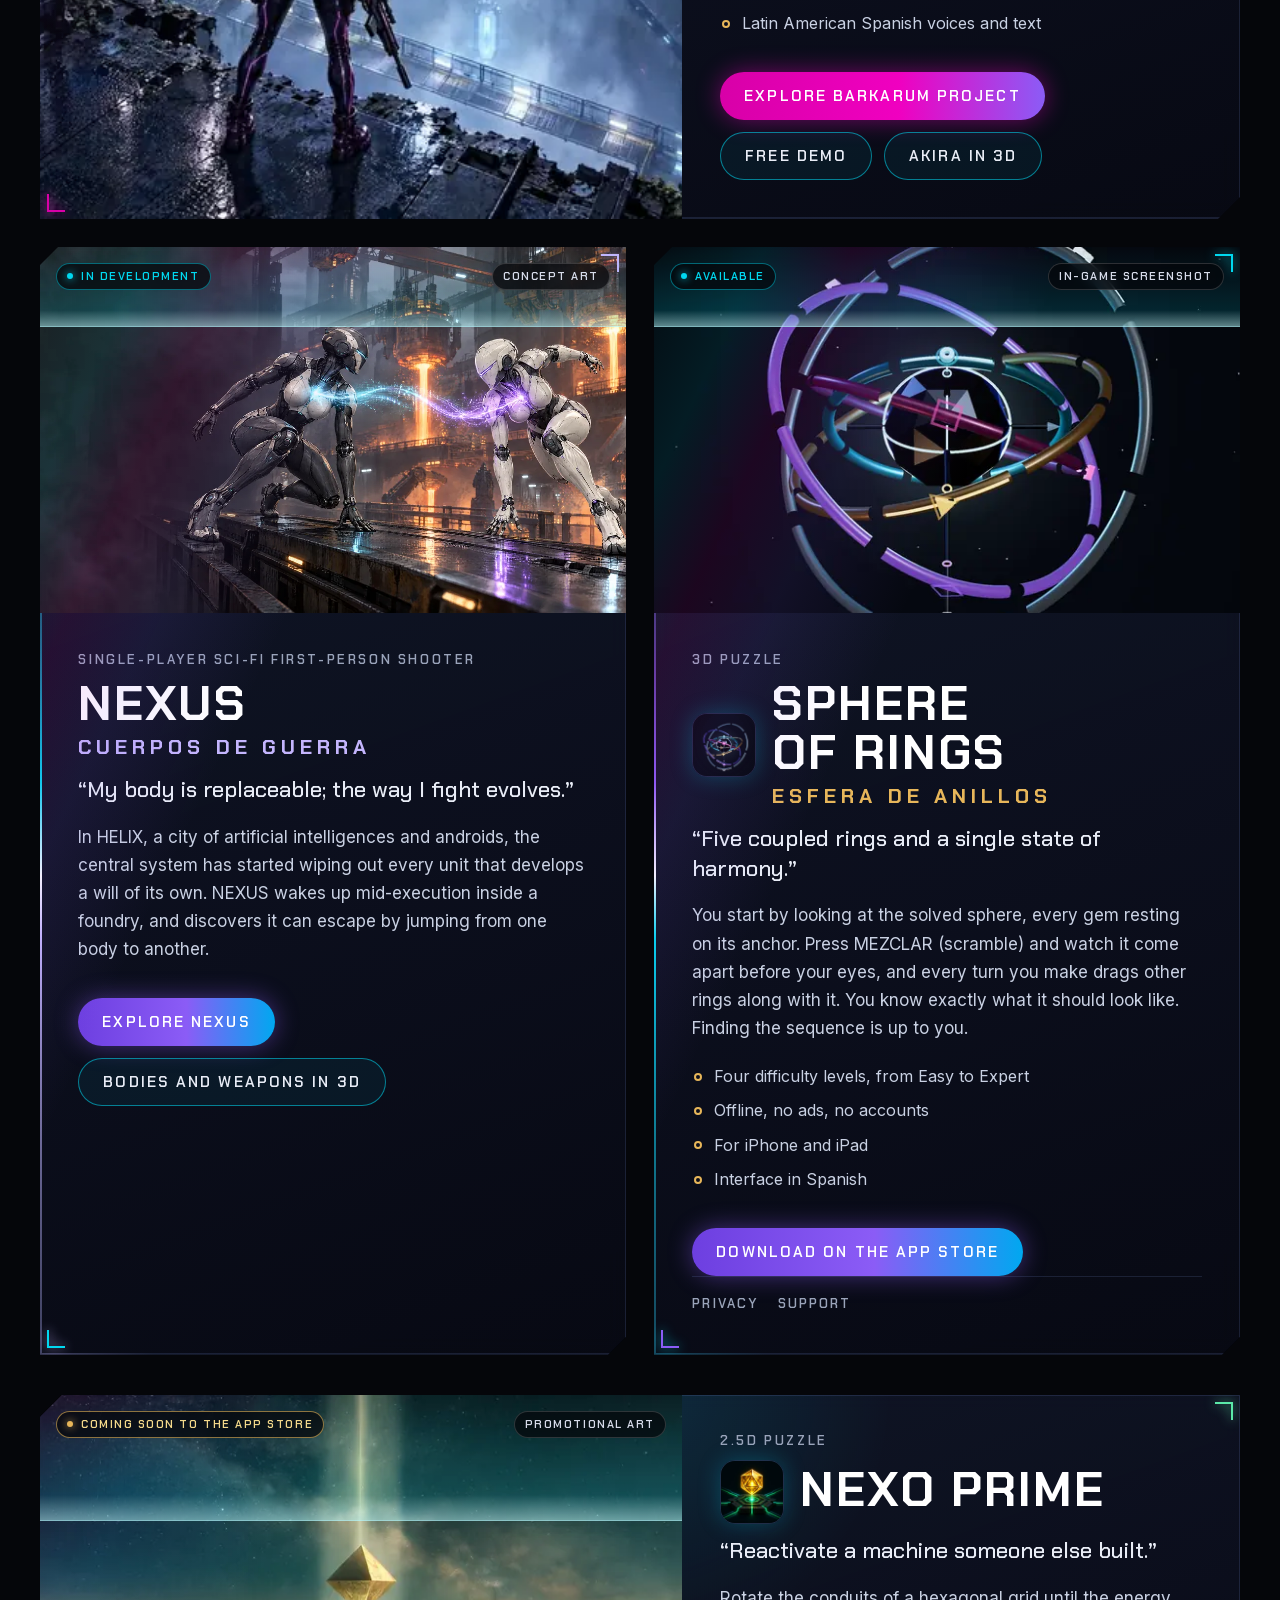
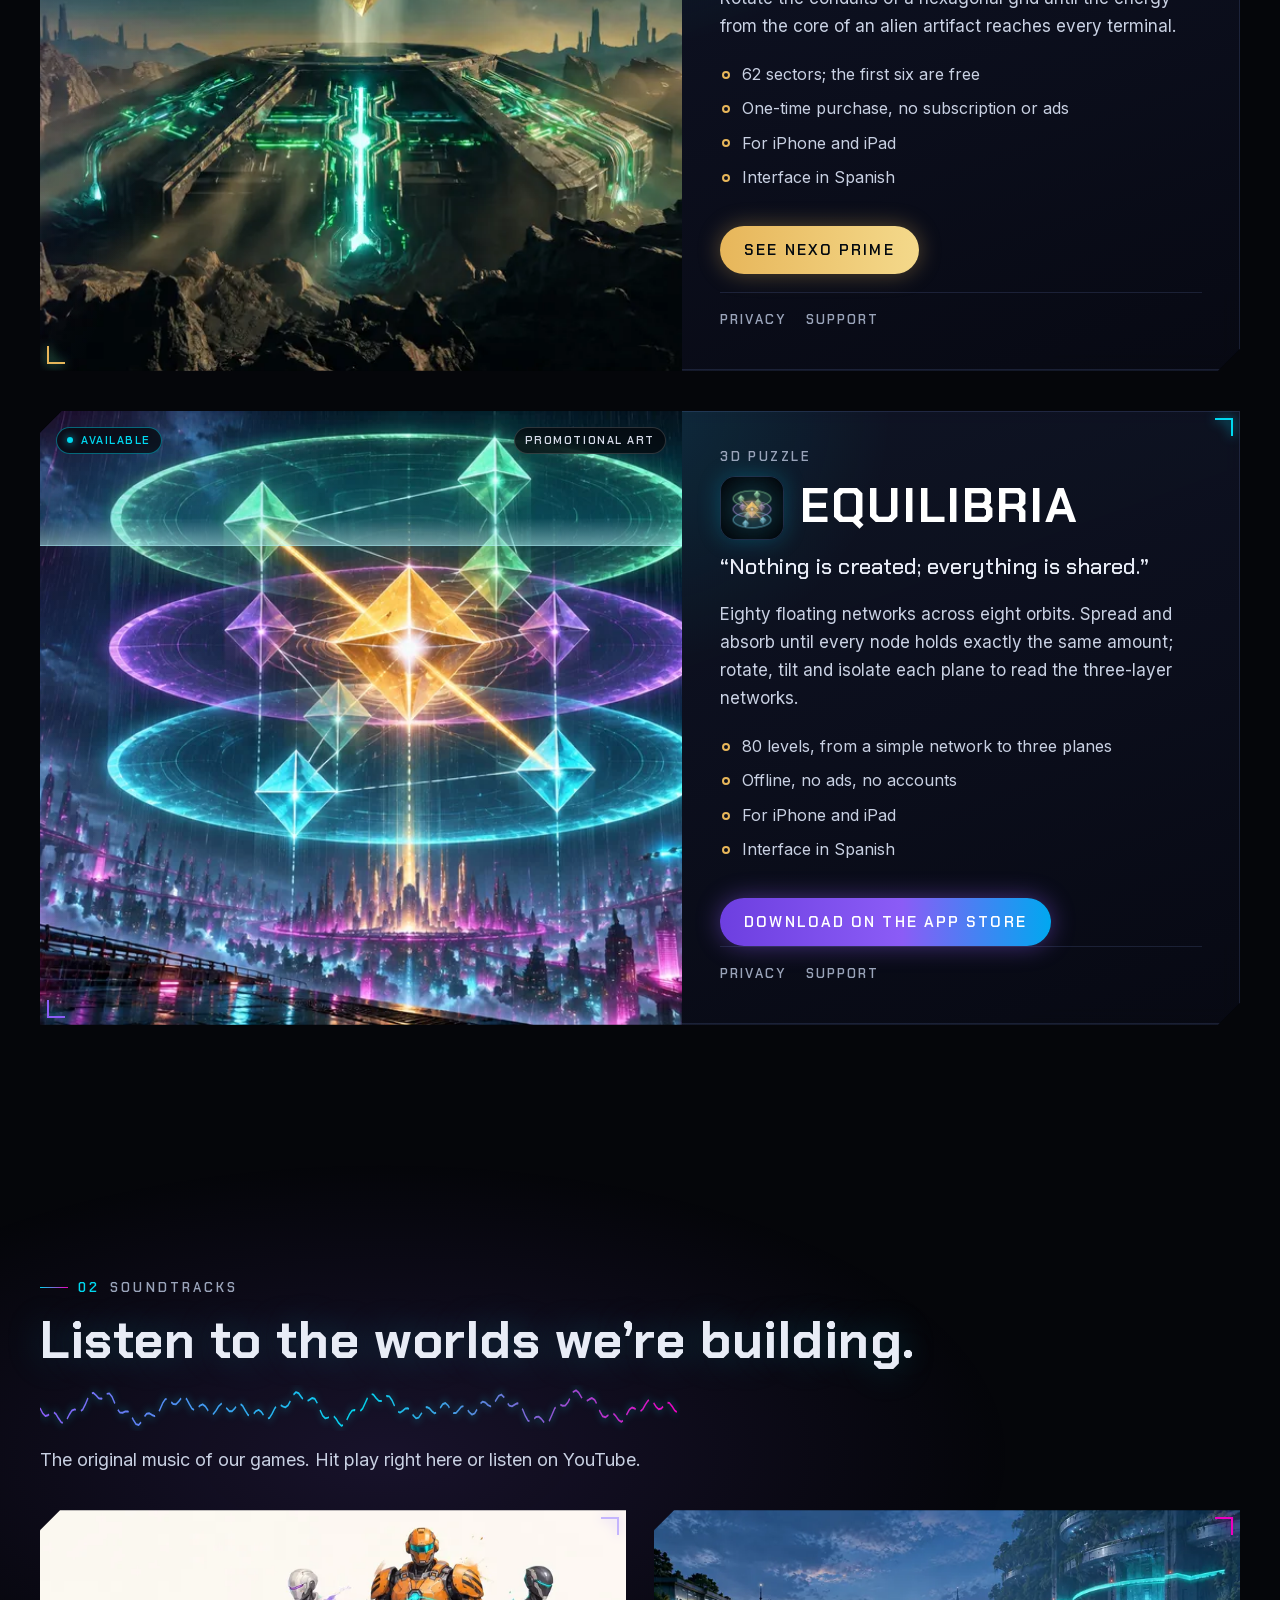
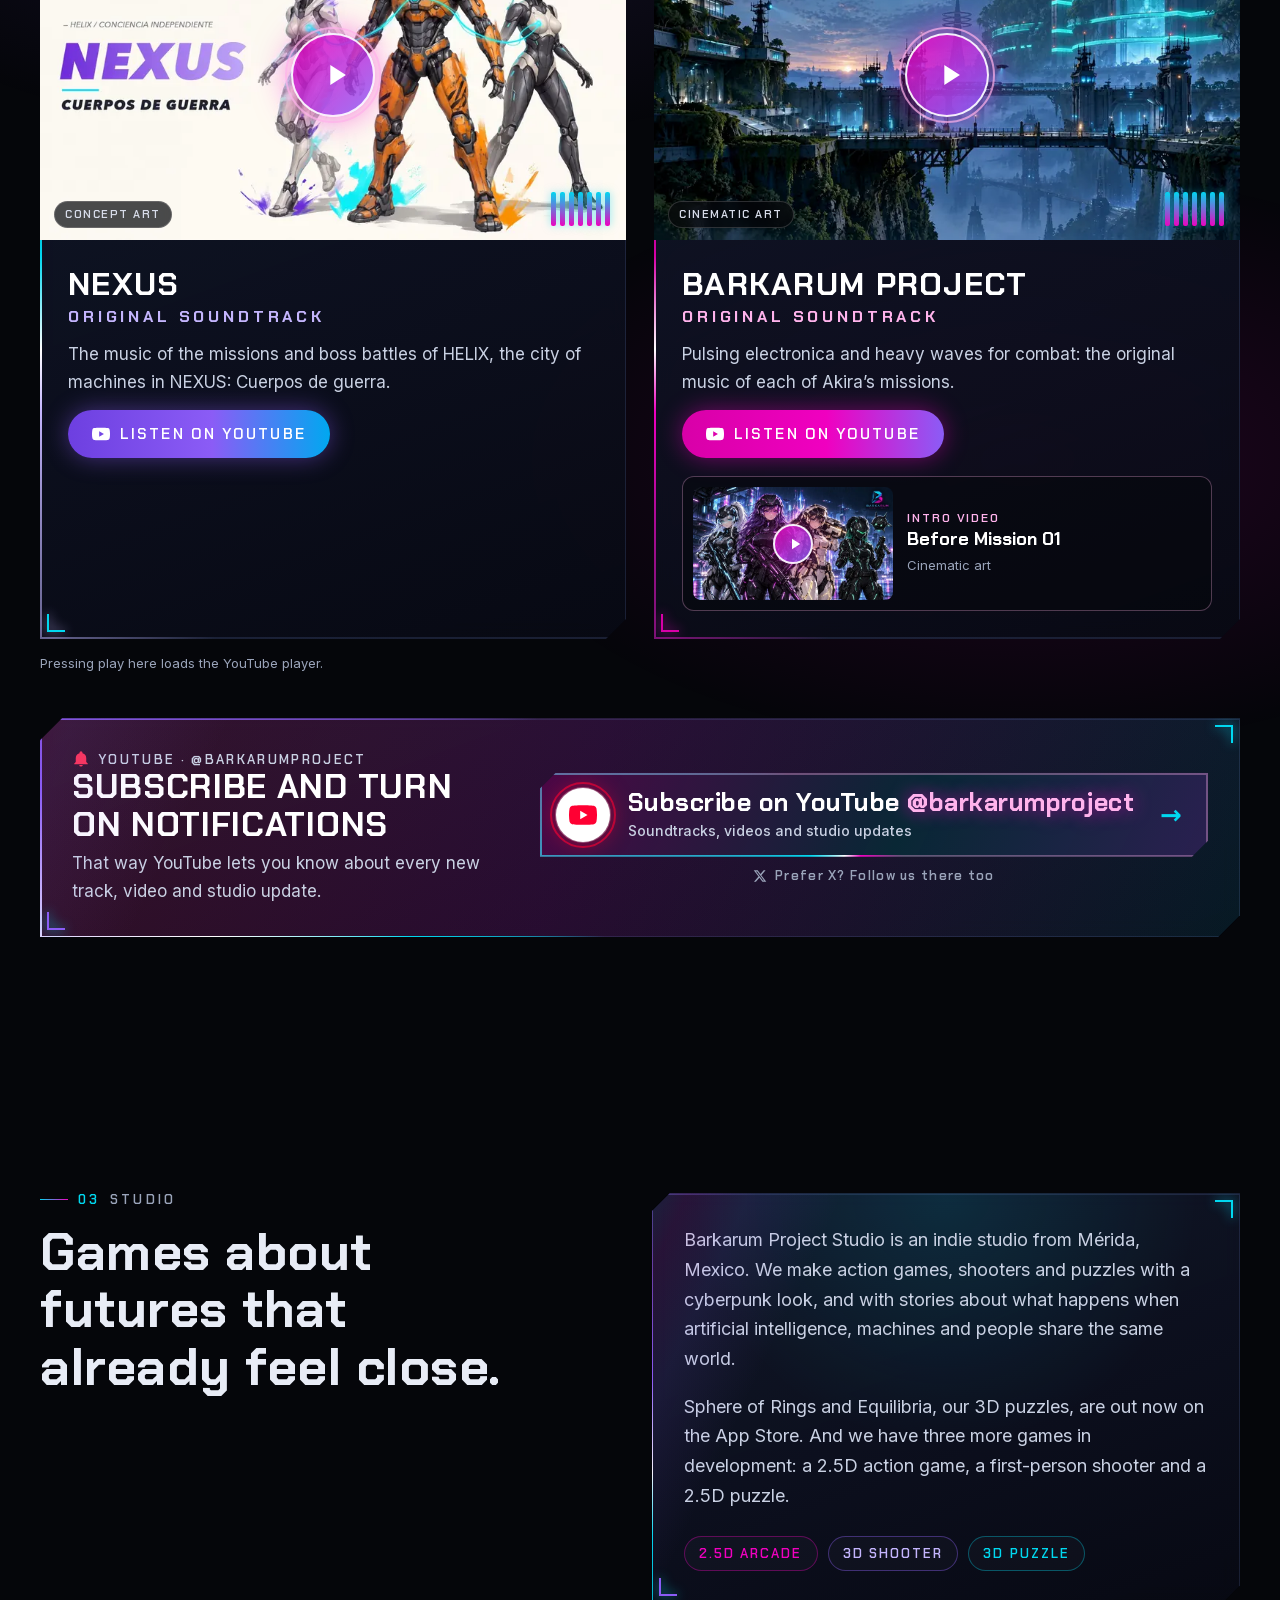
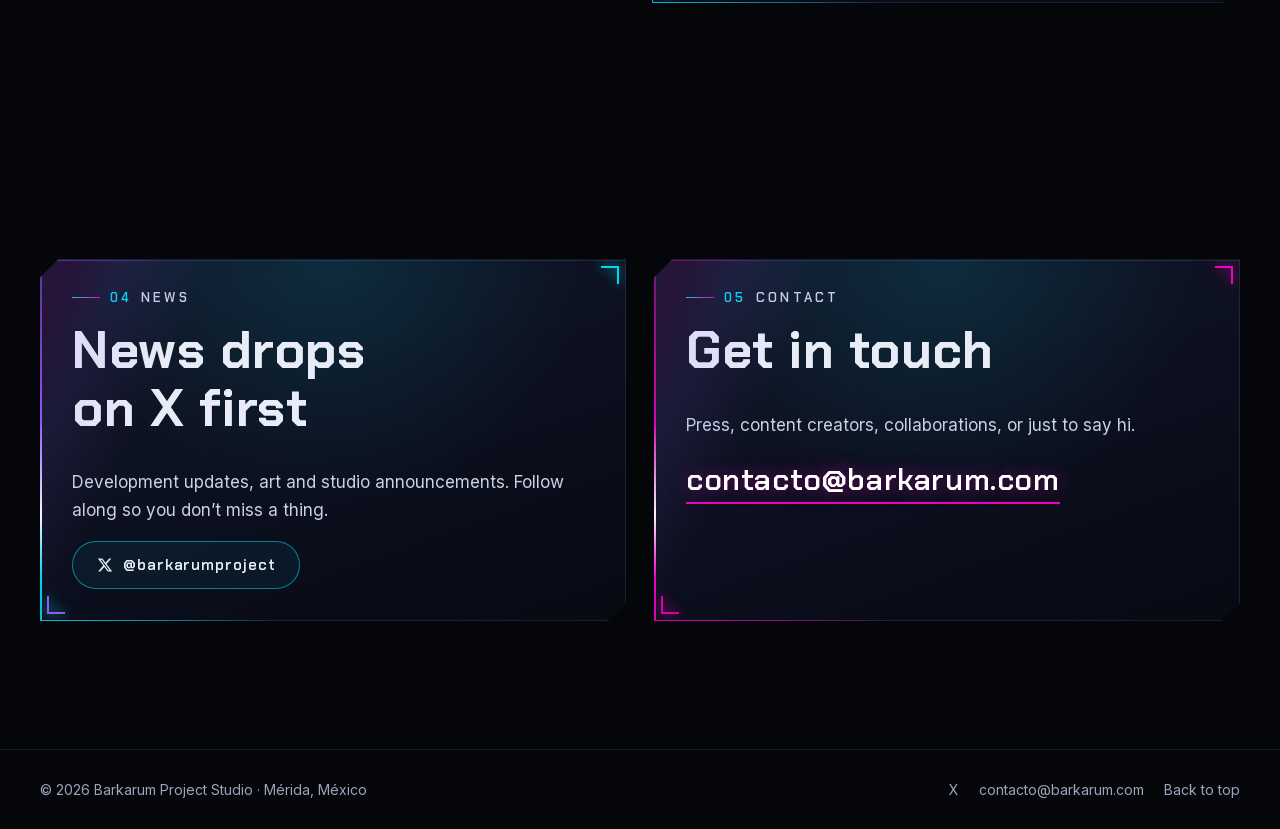
==== commit 5d332fe3: "Equilibria disponible en App Store y en el menú Juegos - La tarjeta de Equilibria dice «Disponible» " ====
--- a/index.html
+++ b/index.html
@@ -50,6 +50,7 @@
           <a href="nexus/index.html"><strong>NEXUS</strong><span data-i18n="gnav.nx">FPS de ciencia ficción</span></a>
           <a href="#sphere-of-rings"><strong>Sphere of Rings</strong><span data-i18n="gnav.sor">Puzzle 3D para iPhone y iPad</span></a>
           <a href="nexo-prime/index.html"><strong>Nexo Prime</strong><span data-i18n="gnav.nexo">Puzzle 2.5D para iPhone y iPad</span></a>
+          <a href="#equilibria"><strong>Equilibria</strong><span data-i18n="gnav.eq">Puzzle 3D para iPhone y iPad</span></a>
         </div>
       </div>
       <a href="#bandas-sonoras" data-i18n="gnav.ost">Bandas sonoras</a>
@@ -79,7 +80,7 @@
         <img class="hero-logo" src="img/logo-685.webp" width="685" height="563" alt="Barkarum Project Studio" fetchpriority="high">
         <div class="scanline" aria-hidden="true"></div>
         <span class="hud-label hl-left" aria-hidden="true">Mérida · MX</span>
-        <span class="hud-label hl-right" aria-hidden="true" data-i18n="hero.hud">1 disponible · 4 en desarrollo</span>
+        <span class="hud-label hl-right" aria-hidden="true" data-i18n="hero.hud">2 disponibles · 3 en desarrollo</span>
       </div>
       <p class="hero-tagline" data-i18n="hero.tagline">Estudio indie · cyberpunk y futuros con IA. Juegos que van del arcade 2.5D a los shooters 3D.</p>
       </div>
@@ -264,7 +265,7 @@
         <figure class="game-art">
           <img src="img/equilibria-keyart-1920.webp" srcset="img/equilibria-keyart-1024.webp 1024w, img/equilibria-keyart-1920.webp 1920w" sizes="(max-width: 1000px) 100vw, 640px" width="1920" height="1072" loading="lazy" alt="Tres planos holográficos de luz cian, violeta y verde flotan sobre una ciudad cyberpunk bajo la lluvia, con nodos de cristal y un núcleo dorado unidos por un puente de luz." data-i18n-alt="eq.alt">
           <div class="scanline"></div>
-          <span class="chip chip-status" data-i18n="eq.soon">Próximamente en App Store</span>
+          <span class="chip chip-status" data-i18n="eq.status">Disponible</span>
           <span class="chip chip-art" data-i18n="eq.art">Arte promocional</span>
         </figure>
         <div class="game-body">
@@ -281,6 +282,9 @@
             <li data-i18n="eq.f3">Para iPhone y iPad</li>
             <li data-i18n="eq.f4">Interfaz en español</li>
           </ul>
+          <div class="game-cta">
+            <a class="btn btn-violet" href="https://apps.apple.com/app/id6832292624" rel="noopener" target="_blank" data-i18n="eq.cta">Descargar en App Store</a>
+          </div>
           <p class="legal-links">
             <a href="equilibria/privacidad.html" data-i18n="eq.privacy">Privacidad</a>
             <a href="equilibria/soporte.html" data-i18n="eq.support">Soporte</a>
@@ -377,7 +381,7 @@
       </div>
       <div class="holo holo-pad studio-text reveal" data-tilt>
         <p data-i18n="studio.p1">Barkarum Project Studio es un estudio indie de Mérida, México. Hacemos juegos de acción, shooters y puzzles con estética cyberpunk, y con historias sobre lo que pasa cuando la inteligencia artificial, las máquinas y las personas comparten el mismo mundo.</p>
-        <p data-i18n="studio.p2">Sphere of Rings, nuestro puzzle 3D, ya está disponible en App Store. Y tenemos cuatro juegos más en desarrollo: uno de acción 2.5D, un shooter en primera persona y dos puzzles, uno 2.5D y otro 3D.</p>
+        <p data-i18n="studio.p2">Sphere of Rings y Equilibria, nuestros puzzles 3D, ya están disponibles en App Store. Y tenemos tres juegos más en desarrollo: uno de acción 2.5D, un shooter en primera persona y un puzzle 2.5D.</p>
         <ul class="tags" role="list">
           <li data-i18n="studio.tag1">Arcade 2.5D</li>
           <li data-i18n="studio.tag2">Shooter 3D</li>
